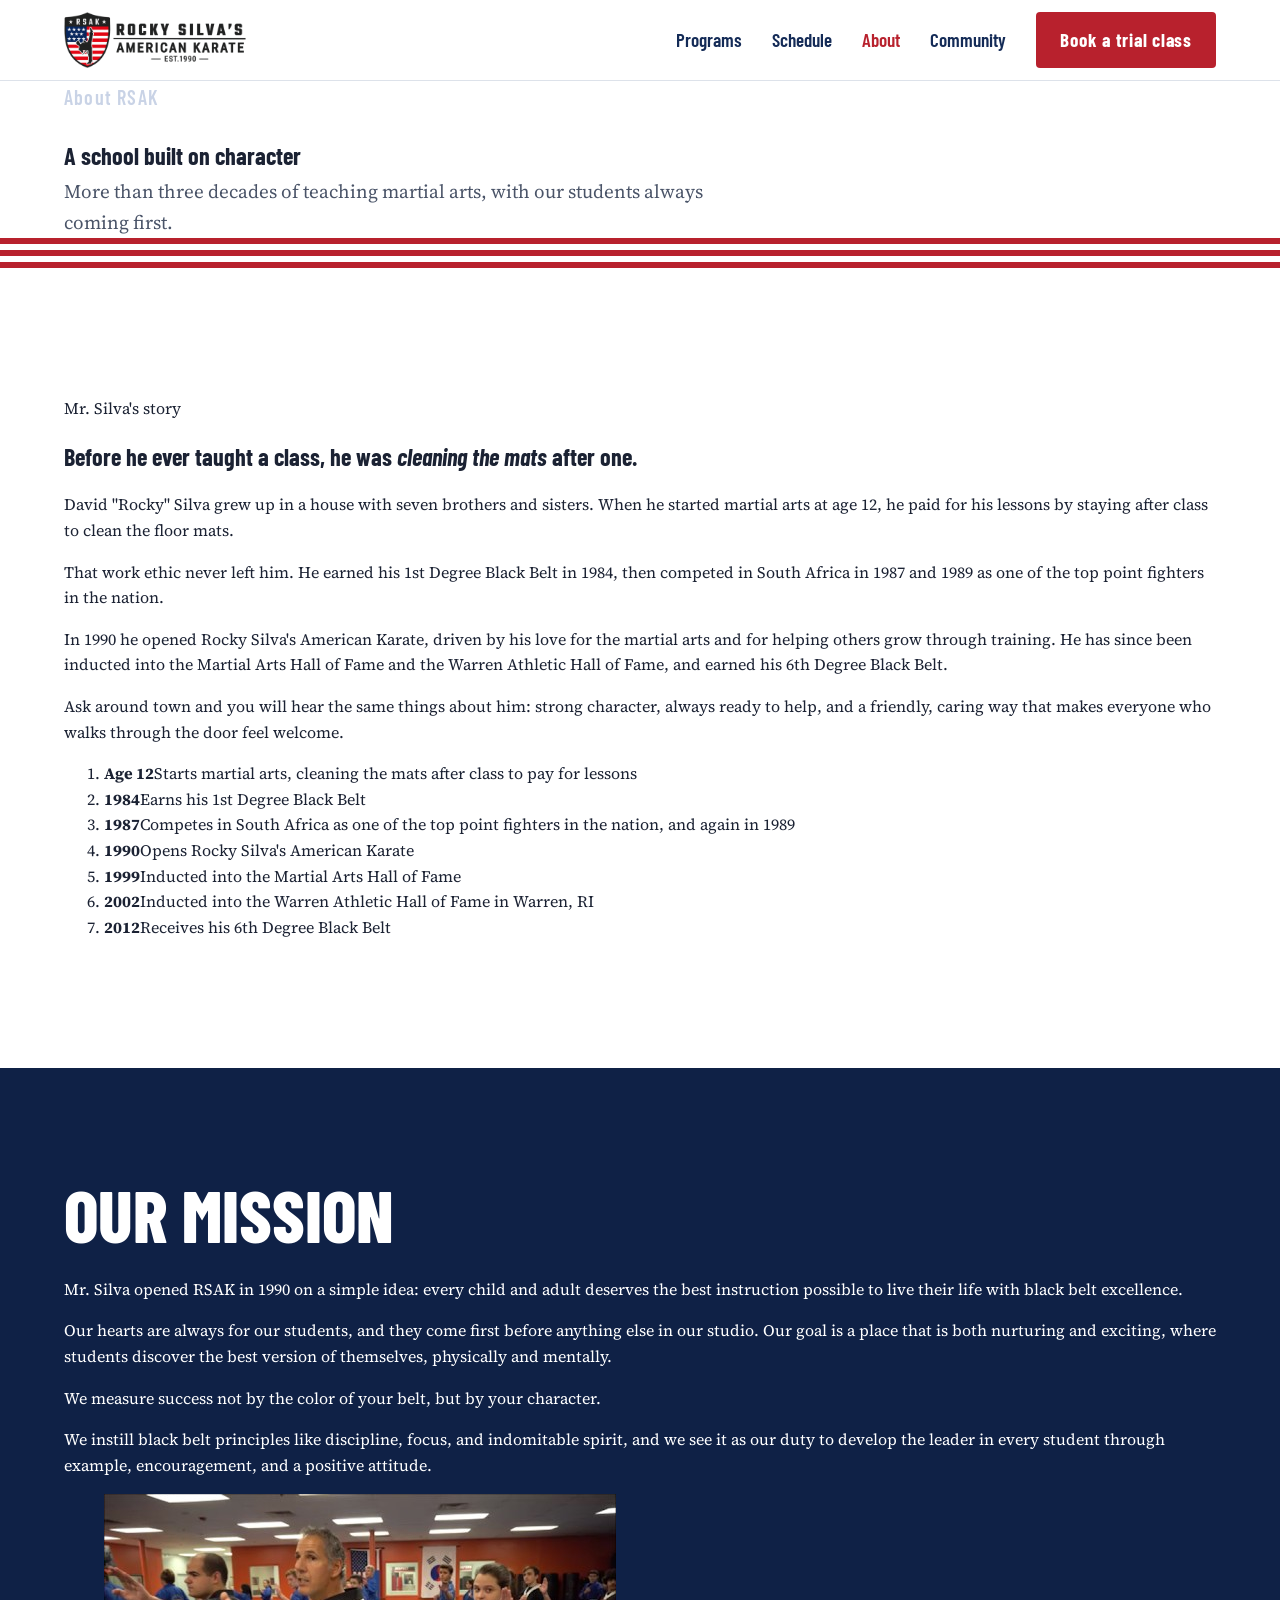
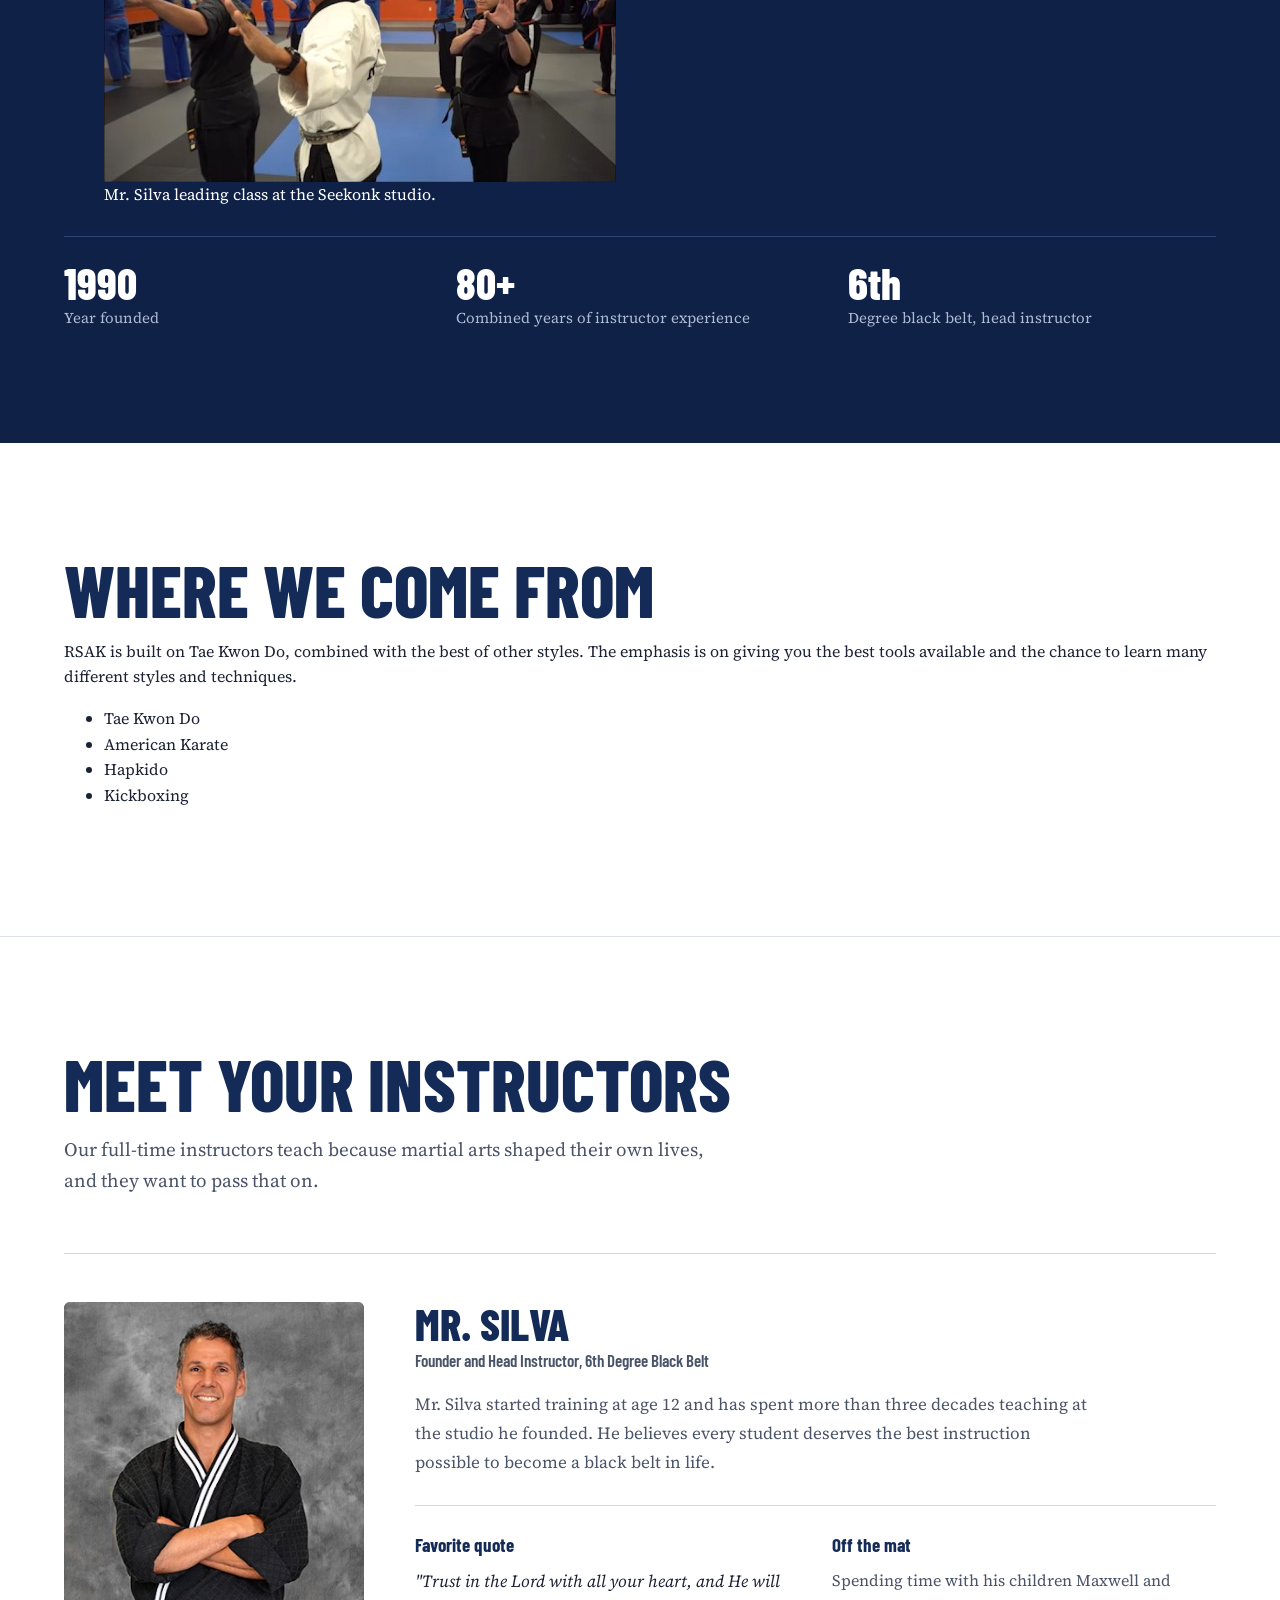
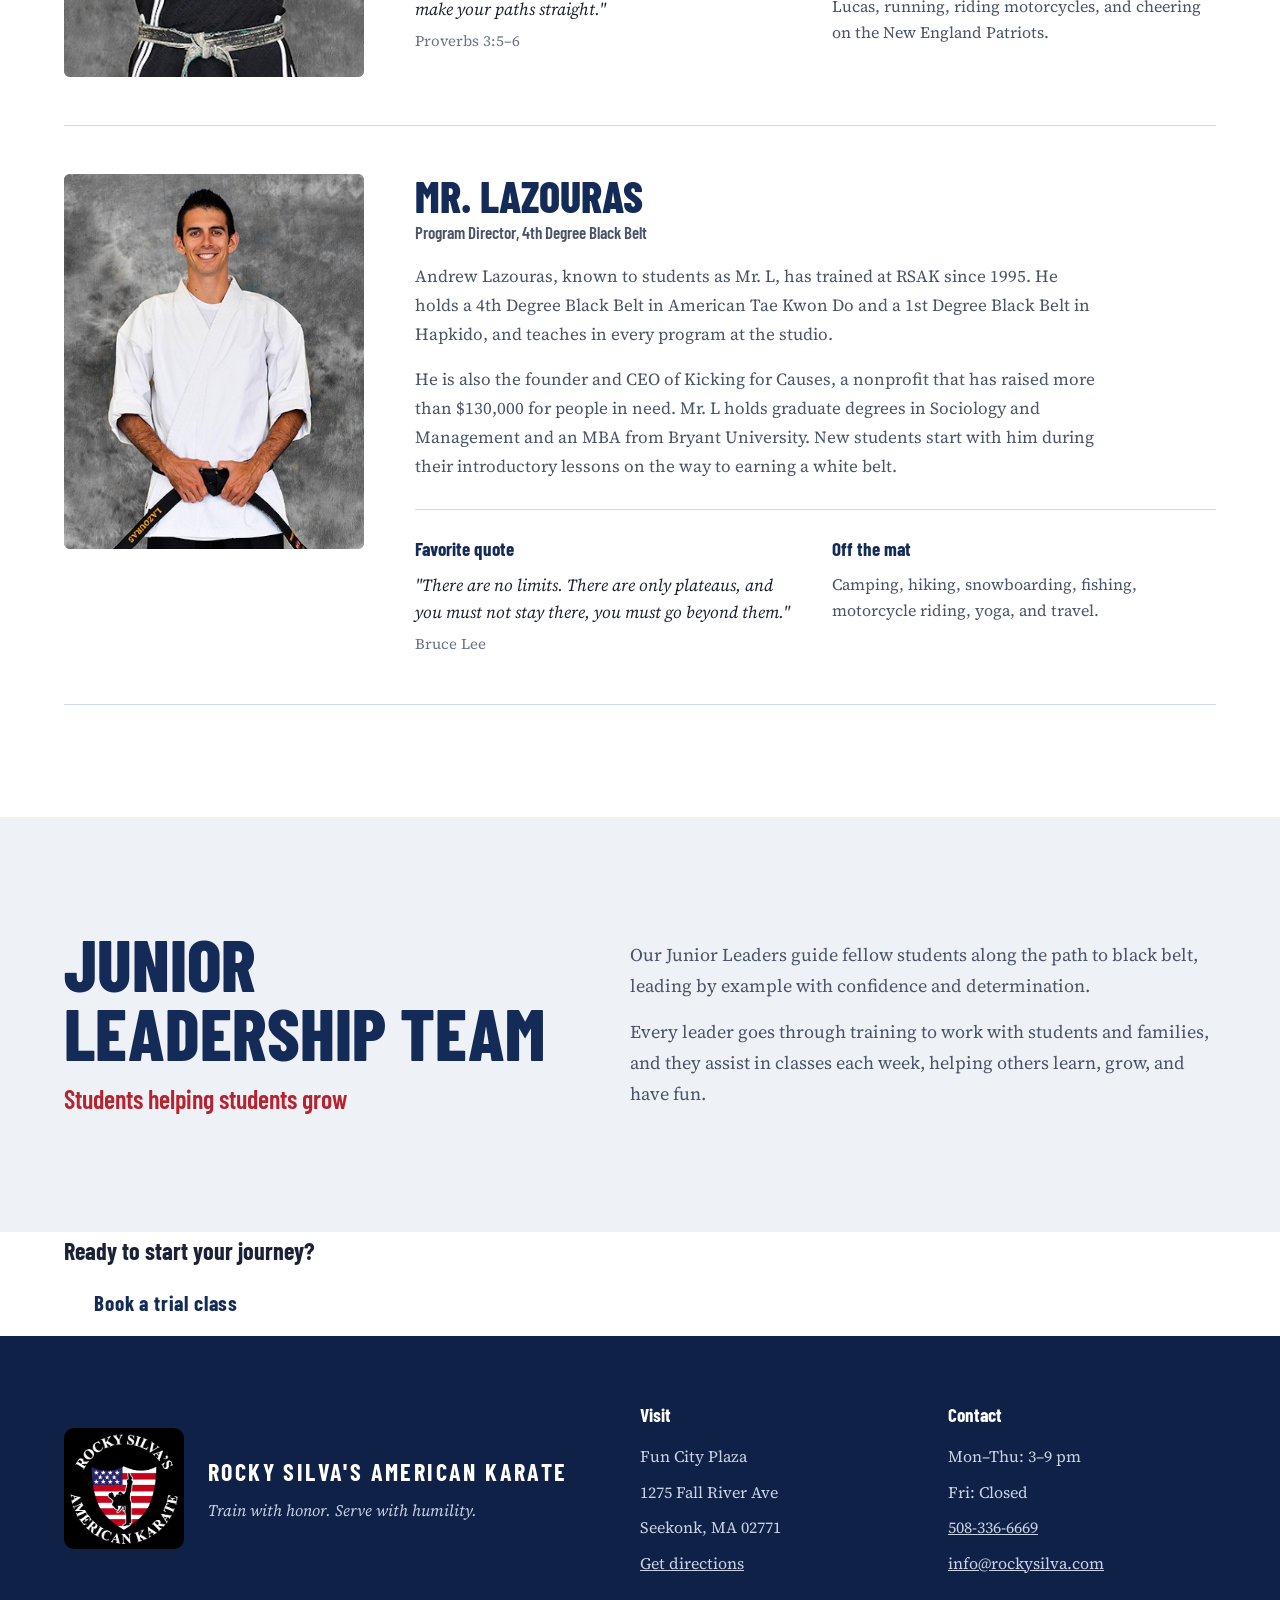
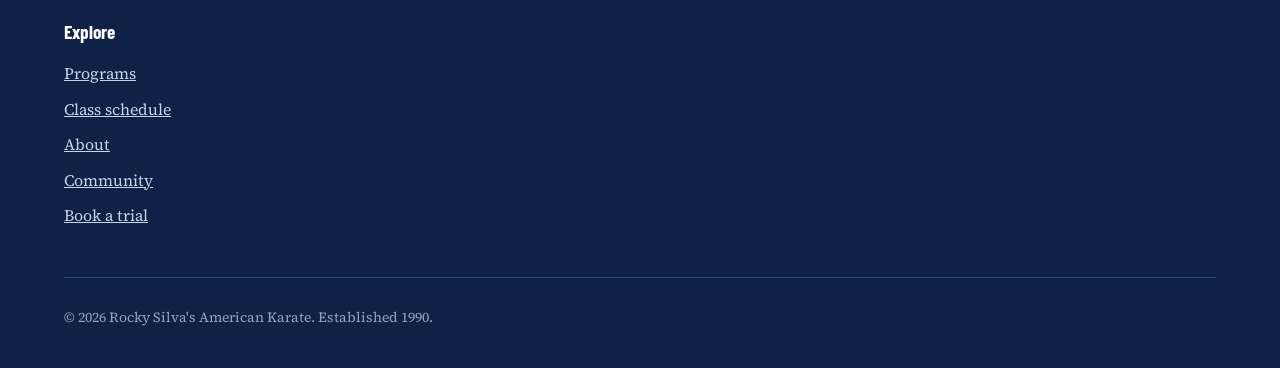
==== about.html @ e3409577 "Add files via upload" ====
<!doctype html>
<html lang="en">
<head>
  <meta charset="utf-8">
  <meta name="viewport" content="width=device-width, initial-scale=1">
  <title>About | Rocky Silva's American Karate</title>
  <meta name="description" content="The story of Mr. Silva, our mission, and the instructors at Rocky Silva's American Karate in Seekonk, MA.">
  <link rel="icon" href="assets/favicon.png">
  <link rel="preconnect" href="https://fonts.googleapis.com">
  <link rel="preconnect" href="https://fonts.gstatic.com" crossorigin>
  <link href="https://fonts.googleapis.com/css2?family=Barlow+Condensed:wght@500;600;700;800&family=Source+Serif+4:ital,opsz,wght@0,8..60,400;0,8..60,600;1,8..60,400&display=swap" rel="stylesheet">
  <link rel="stylesheet" href="css/styles.css">
</head>
<body>

  <!-- ===== Header (same on every page) ===== -->
  <header class="site-header">
    <div class="container">
      <a href="index.html" class="brand" aria-label="Rocky Silva's American Karate home">
        <img src="assets/logo-horizontal.png" alt="Rocky Silva's American Karate, established 1990">
      </a>
      <button class="nav-toggle" aria-label="Open menu" aria-expanded="false" aria-controls="site-nav">
        <svg width="28" height="28" viewBox="0 0 24 24" fill="none" stroke="currentColor" stroke-width="2" stroke-linecap="round"><path d="M3 6h18M3 12h18M3 18h18"/></svg>
      </button>
      <nav class="nav" id="site-nav">
        <a href="index.html#programs">Programs</a>
        <a href="schedule.html">Schedule</a>
        <a href="about.html" aria-current="page">About</a>
        <a href="community.html">Community</a>
        <a href="index.html#trial" class="btn btn--red">Book a trial class</a>
      </nav>
    </div>
  </header>

  <main>

    <section class="page-hero">
      <div class="container">
        <p class="hero-kicker">About RSAK</p>
        <h1>A school built on character</h1>
        <p class="lead">More than three decades of teaching martial arts, with our students always coming first.</p>
      </div>
      <div class="stripes" aria-hidden="true"><span></span><span></span><span></span><span></span><span></span></div>
    </section>

    <!-- ===== Mr. Silva's story ===== -->
    <section id="story" class="section">
      <div class="container">
        <div class="story">
          <div>
            <p class="kicker">Mr. Silva's story</p>
            <h2 class="story-hook">Before he ever taught a class, he was <em>cleaning the mats</em> after one.</h2>
          </div>
          <div class="story-copy">
            <p>David "Rocky" Silva grew up in a house with seven brothers and sisters. When he started martial arts at age 12, he paid for his lessons by staying after class to clean the floor mats.</p>
            <p>That work ethic never left him. He earned his 1st Degree Black Belt in 1984, then competed in South Africa in 1987 and 1989 as one of the top point fighters in the nation.</p>
            <p>In 1990 he opened Rocky Silva's American Karate, driven by his love for the martial arts and for helping others grow through training. He has since been inducted into the Martial Arts Hall of Fame and the Warren Athletic Hall of Fame, and earned his 6th Degree Black Belt.</p>
            <p>Ask around town and you will hear the same things about him: strong character, always ready to help, and a friendly, caring way that makes everyone who walks through the door feel welcome.</p>
          </div>
        </div>

        <ol class="timeline">
          <li><strong>Age 12</strong><span>Starts martial arts, cleaning the mats after class to pay for lessons</span></li>
          <li><strong>1984</strong><span>Earns his 1st Degree Black Belt</span></li>
          <li><strong>1987</strong><span>Competes in South Africa as one of the top point fighters in the nation, and again in 1989</span></li>
          <li><strong>1990</strong><span>Opens Rocky Silva's American Karate</span></li>
          <li><strong>1999</strong><span>Inducted into the Martial Arts Hall of Fame</span></li>
          <li><strong>2002</strong><span>Inducted into the Warren Athletic Hall of Fame in Warren, RI</span></li>
          <li><strong>2012</strong><span>Receives his 6th Degree Black Belt</span></li>
        </ol>
      </div>
    </section>

    <!-- ===== Mission ===== -->
    <section id="mission" class="section section--navy">
      <div class="container mission">
        <div class="mission-copy">
          <h2 class="headline" style="margin-bottom: 28px">Our mission</h2>
          <p>Mr. Silva opened RSAK in 1990 on a simple idea: every child and adult deserves the best instruction possible to live their life with black belt excellence.</p>
          <p>Our hearts are always for our students, and they come first before anything else in our studio. Our goal is a place that is both nurturing and exciting, where students discover the best version of themselves, physically and mentally.</p>
          <p class="pull">We measure success not by the color of your belt, but by your character.</p>
          <p>We instill black belt principles like discipline, focus, and indomitable spirit, and we see it as our duty to develop the leader in every student through example, encouragement, and a positive attitude.</p>
        </div>
        <div>
          <figure class="photo">
            <img src="assets/class-training.jpg" alt="Mr. Silva leading students through a form on the training floor">
            <figcaption>Mr. Silva leading class at the Seekonk studio.</figcaption>
          </figure>
          <div class="facts" style="margin-top: 28px">
            <div class="fact"><strong>1990</strong><span>Year founded</span></div>
            <div class="fact"><strong>80+</strong><span>Combined years of instructor experience</span></div>
            <div class="fact"><strong>6th</strong><span>Degree black belt, head instructor</span></div>
          </div>
        </div>
      </div>
    </section>

    <!-- ===== Where we come from ===== -->
    <section class="section section--bordered">
      <div class="container origins">
        <h2 class="headline">Where we come from</h2>
        <div>
          <p>RSAK is built on Tae Kwon Do, combined with the best of other styles. The emphasis is on giving you the best tools available and the chance to learn many different styles and techniques.</p>
          <ul class="styles-list">
            <li>Tae Kwon Do</li>
            <li>American Karate</li>
            <li>Hapkido</li>
            <li>Kickboxing</li>
          </ul>
        </div>
      </div>
    </section>

    <!-- ===== Instructors ===== -->
    <section id="instructors" class="section">
      <div class="container">
        <div class="instructors-head">
          <h2 class="headline">Meet your instructors</h2>
          <p class="lead">Our full-time instructors teach because martial arts shaped their own lives, and they want to pass that on.</p>
        </div>

        <article class="instructor">
          <div class="instructor-photo">
            <img src="assets/mr-silva.jpg" alt="Mr. Silva in a black uniform, arms crossed, smiling">
          </div>
          <div class="instructor-bio">
            <h3 class="instructor-name">Mr. Silva</h3>
            <p class="instructor-role">Founder and Head Instructor, 6th Degree Black Belt</p>
            <p>Mr. Silva started training at age 12 and has spent more than three decades teaching at the studio he founded. He believes every student deserves the best instruction possible to become a black belt in life.</p>
            <div class="instructor-extra">
              <div>
                <h4>Favorite quote</h4>
                <blockquote>"Trust in the Lord with all your heart, and He will make your paths straight."<cite>Proverbs 3:5–6</cite></blockquote>
              </div>
              <div>
                <h4>Off the mat</h4>
                <p>Spending time with his children Maxwell and Lucas, running, riding motorcycles, and cheering on the New England Patriots.</p>
              </div>
            </div>
          </div>
        </article>

        <article class="instructor">
          <div class="instructor-photo">
            <img src="assets/mr-lazouras.jpg" alt="Mr. Lazouras in a white uniform holding his black belt, smiling">
          </div>
          <div class="instructor-bio">
            <h3 class="instructor-name">Mr. Lazouras</h3>
            <p class="instructor-role">Program Director, 4th Degree Black Belt</p>
            <p>Andrew Lazouras, known to students as Mr. L, has trained at RSAK since 1995. He holds a 4th Degree Black Belt in American Tae Kwon Do and a 1st Degree Black Belt in Hapkido, and teaches in every program at the studio.</p>
            <p>He is also the founder and CEO of Kicking for Causes, a nonprofit that has raised more than $130,000 for people in need. Mr. L holds graduate degrees in Sociology and Management and an MBA from Bryant University. New students start with him during their introductory lessons on the way to earning a white belt.</p>
            <div class="instructor-extra">
              <div>
                <h4>Favorite quote</h4>
                <blockquote>"There are no limits. There are only plateaus, and you must not stay there, you must go beyond them."<cite>Bruce Lee</cite></blockquote>
              </div>
              <div>
                <h4>Off the mat</h4>
                <p>Camping, hiking, snowboarding, fishing, motorcycle riding, yoga, and travel.</p>
              </div>
            </div>
          </div>
        </article>
      </div>
    </section>

    <!-- ===== Junior Leadership ===== -->
    <section class="section section--mist">
      <div class="container leaders">
        <div>
          <h2 class="headline">Junior Leadership Team</h2>
          <h3>Students helping students grow</h3>
        </div>
        <div>
          <p>Our Junior Leaders guide fellow students along the path to black belt, leading by example with confidence and determination.</p>
          <p style="margin-bottom: 0">Every leader goes through training to work with students and families, and they assist in classes each week, helping others learn, grow, and have fun.</p>
        </div>
      </div>
    </section>

    <section class="cta-band">
      <div class="container">
        <h2>Ready to start your journey?</h2>
        <a href="index.html#trial" class="btn">Book a trial class</a>
      </div>
    </section>

  </main>

  <!-- ===== Footer (same on every page) ===== -->
  <footer class="site-footer">
    <div class="container">
      <div class="footer-top">
        <div class="footer-brand">
          <img src="assets/logo-round.png" alt="Rocky Silva's American Karate round logo">
          <div>
            <strong>ROCKY SILVA'S AMERICAN KARATE</strong>
            <em>Train with honor. Serve with humility.</em>
          </div>
        </div>
        <div class="footer-col">
          <h3>Visit</h3>
          <span>Fun City Plaza</span>
          <span>1275 Fall River Ave</span>
          <span>Seekonk, MA 02771</span>
          <a href="https://www.google.com/maps/search/?api=1&amp;query=1275+Fall+River+Ave+Seekonk+MA+02771" target="_blank" rel="noopener">Get directions</a>
        </div>
        <div class="footer-col">
          <h3>Contact</h3>
          <span>Mon–Thu: 3–9 pm</span>
          <span>Fri: Closed</span>
          <a href="tel:+15083366669">508-336-6669</a>
          <a href="mailto:info@rockysilva.com">info@rockysilva.com</a>
        </div>
        <div class="footer-col">
          <h3>Explore</h3>
          <a href="index.html#programs">Programs</a>
          <a href="schedule.html">Class schedule</a>
          <a href="about.html">About</a>
          <a href="community.html">Community</a>
          <a href="index.html#trial">Book a trial</a>
        </div>
      </div>
      <p class="copyright">© <span id="year">2026</span> Rocky Silva's American Karate. Established 1990.</p>
    </div>
  </footer>

  <script src="js/main.js"></script>
</body>
</html>
---- css/styles.css ----
/* ===========================================
   Rocky Silva's American Karate - shared styles
   Every page links this file.
   =========================================== */

:root {
  --navy: #142B57;
  --navy-deep: #0F2146;
  --navy-line: #2E4677;
  --red: #B8212D;
  --red-dark: #971A24;
  --white: #FFFFFF;
  --mist: #EEF1F6;
  --ink: #1B2233;
  --slate: #4A5468;
  --muted: #6A7385;
  --soft: #C9D3E6;
  --border: #D3D9E3;

  --font-display: "Barlow Condensed", "Arial Narrow", sans-serif;
  --font-body: "Source Serif 4", Georgia, serif;

  --pad-x: clamp(20px, 5vw, 72px);
  --section-y: clamp(64px, 9vw, 112px);
  --max: 1320px;
}

* { box-sizing: border-box; }

html { scroll-behavior: smooth; scroll-padding-top: 90px; }
@media (prefers-reduced-motion: reduce) { html { scroll-behavior: auto; } }

body {
  margin: 0;
  font-family: var(--font-body);
  color: var(--ink);
  background: var(--white);
  line-height: 1.6;
}

img { max-width: 100%; display: block; }
a { color: var(--navy); }
a:hover { color: var(--red); }
:focus-visible { outline: 3px solid var(--red); outline-offset: 3px; }

.container { max-width: var(--max); margin: 0 auto; padding: 0 var(--pad-x); }
.section { padding: var(--section-y) 0; }
.section--mist { background: var(--mist); }
.section--navy { background: var(--navy-deep); color: var(--white); }
.section--bordered { border-bottom: 1px solid #DDE2EA; }

/* ---------- Type ---------- */
h1, h2, h3 { font-family: var(--font-display); margin: 0; }

.headline {
  font-weight: 800;
  font-size: clamp(44px, 6vw, 72px);
  line-height: 0.95;
  text-transform: uppercase;
  color: var(--navy);
}
.section--navy .headline { color: var(--white); }

.lead { font-size: clamp(17px, 1.5vw, 19px); line-height: 1.65; color: var(--slate); margin: 0; max-width: 34em; }
.section--navy .lead { color: #E4E9F2; }

/* ---------- Buttons ---------- */
.btn {
  display: inline-block;
  font-family: var(--font-display);
  font-size: 21px;
  font-weight: 700;
  letter-spacing: 0.04em;
  text-decoration: none;
  padding: 14px 28px;
  border-radius: 4px;
  border: 2px solid transparent;
  cursor: pointer;
  text-align: center;
}
.btn--red { background: var(--red); color: var(--white); }
.btn--red:hover { background: var(--red-dark); color: var(--white); }
.btn--outline-light { border-color: var(--white); color: var(--white); }
.btn--outline-light:hover { background: var(--white); color: var(--navy); }
.btn--outline-dark { border-color: var(--navy); color: var(--navy); }
.btn--outline-dark:hover { background: var(--navy); color: var(--white); }

/* ---------- Header / nav ---------- */
.site-header {
  position: sticky;
  top: 0;
  z-index: 50;
  background: var(--white);
  border-bottom: 1px solid #DDE2EA;
}
.site-header .container {
  display: flex;
  align-items: center;
  justify-content: space-between;
  padding-top: 12px;
  padding-bottom: 12px;
}
.brand { display: block; }
.brand img { height: 56px; width: auto; }

.nav { display: flex; align-items: center; gap: 30px; }
.nav a:not(.btn) {
  font-family: var(--font-display);
  font-size: 19px;
  font-weight: 600;
  text-decoration: none;
  color: var(--navy);
}
.nav a:not(.btn):hover { color: var(--red); }
.nav a[aria-current="page"] { color: var(--red); }
.nav .btn { font-size: 19px; padding: 11px 22px; }

.nav-toggle {
  display: none;
  background: none;
  border: 0;
  width: 48px;
  height: 48px;
  cursor: pointer;
  color: var(--navy);
}

@media (max-width: 1000px) {
  .brand img { height: 46px; }
  .nav-toggle { display: inline-flex; align-items: center; justify-content: center; }
  .nav {
    display: none;
    position: absolute;
    top: 100%;
    left: 0;
    right: 0;
    flex-direction: column;
    align-items: stretch;
    gap: 0;
    background: var(--white);
    border-bottom: 1px solid #DDE2EA;
    padding: 8px var(--pad-x) 20px;
  }
  .nav.is-open { display: flex; }
  .nav a:not(.btn) { padding: 12px 0; border-bottom: 1px solid var(--mist); }
  .nav .btn { margin-top: 14px; }
}

/* ---------- Hero ---------- */
.hero { background: var(--navy); color: var(--white); }
.hero .container {
  display: grid;
  grid-template-columns: 7fr 4fr;
  gap: 56px;
  align-items: center;
  padding-top: clamp(64px, 8vw, 104px);
  padding-bottom: clamp(72px, 9vw, 120px);
}
.hero-kicker {
  margin: 0 0 24px;
  font-family: var(--font-display);
  font-size: 20px;
  font-weight: 600;
  letter-spacing: 0.06em;
  color: var(--soft);
}
.hero h1 {
  font-weight: 800;
  font-size: clamp(56px, 7.5vw, 104px);
  line-height: 0.92;
  text-transform: uppercase;
  margin-bottom: 28px;
}
.hero .lead { color: #E4E9F2; font-size: clamp(18px, 1.6vw, 21px); }
.hero-actions { display: flex; flex-wrap: wrap; gap: 16px; margin-top: 36px; }

.hero-logo {
  background: var(--white);
  border-radius: 8px;
  padding: 36px 32px;
  justify-self: center;
  width: min(380px, 100%);
}

.stripes { display: flex; flex-direction: column; }
.stripes span { height: 6px; background: var(--red); }
.stripes span:nth-child(even) { background: var(--white); }

@media (max-width: 900px) {
  .hero .container { grid-template-columns: 1fr; }
  .hero-logo { order: -1; width: 220px; padding: 20px; }
}

/* ---------- Values / belt ---------- */
.split-head {
  display: flex;
  justify-content: space-between;
  align-items: flex-end;
  gap: 48px;
  margin-bottom: 56px;
}
.split-head .headline { max-width: 9em; }
@media (max-width: 900px) { .split-head { flex-direction: column; align-items: flex-start; gap: 20px; } }

.belt { display: flex; align-items: center; }
.belt-band {
  flex: 1;
  display: grid;
  grid-template-columns: repeat(4, 1fr);
  height: 64px;
  border: 2px solid var(--ink);
  border-radius: 6px 0 0 6px;
  overflow: hidden;
}
.belt-seg {
  display: flex;
  flex-direction: column;
  justify-content: center;
  gap: 12px;
  padding: 0 16px;
  border-right: 2px solid var(--ink);
}
.belt-seg:last-child { border-right: 0; }
.belt-seg::before, .belt-seg::after { content: ""; border-top: 2px dashed var(--stitch); }
.belt-seg--white { background: var(--white); --stitch: #C3CAD6; }
.belt-seg--red { background: var(--red); --stitch: #DE6B73; }
.belt-seg--navy { background: var(--navy); --stitch: #3F5A8C; }
.belt-seg--black { background: #000; --stitch: #3A3A3A; }
.belt-knot { width: 120px; height: 120px; flex-shrink: 0; margin-left: -4px; }

.values {
  display: grid;
  grid-template-columns: repeat(4, 1fr);
  gap: 40px;
  padding-right: 116px;
  margin-top: 36px;
}
.value h3 { font-weight: 700; font-size: 32px; color: var(--navy); margin-bottom: 12px; }
.value p { margin: 0; font-size: 17px; line-height: 1.65; color: var(--slate); }
.value .verse { margin-top: 14px; font-size: 15px; font-style: italic; color: var(--muted); }

@media (max-width: 900px) {
  .belt { display: none; }
  .values { grid-template-columns: 1fr 1fr; padding-right: 0; margin-top: 0; }
  .value { padding-top: 16px; border-top: 8px solid var(--belt); }
  .value:nth-child(1) { --belt: #C3CAD6; }
  .value:nth-child(2) { --belt: var(--red); }
  .value:nth-child(3) { --belt: var(--navy); }
  .value:nth-child(4) { --belt: #000; }
}
@media (max-width: 560px) { .values { grid-template-columns: 1fr; } }

/* ---------- Programs ---------- */
.programs-head .lead { margin: 16px 0 56px; }
.programs {
  display: grid;
  grid-template-columns: repeat(3, 1fr);
  background: var(--white);
  border: 1px solid var(--border);
  border-radius: 6px;
}
.program {
  display: flex;
  flex-direction: column;
  gap: 18px;
  padding: 44px 40px 48px;
  border-right: 1px solid var(--border);
}
.program:last-child { border-right: 0; }
.program-age {
  display: flex;
  align-items: baseline;
  gap: 10px;
  color: var(--red);
  font-family: var(--font-display);
}
.program-age strong { font-size: 88px; font-weight: 800; line-height: 0.9; }
.program-age span { font-size: 22px; font-weight: 600; }
.program h3 { font-weight: 700; font-size: 36px; color: var(--navy); }
.program p { margin: 0; font-size: 17px; line-height: 1.65; color: var(--slate); }
.program ul { margin: 0; padding-left: 20px; font-size: 16px; line-height: 1.9; }
.program .more { margin-top: auto; font-family: var(--font-display); font-size: 20px; font-weight: 700; }

@media (max-width: 900px) {
  .programs { grid-template-columns: 1fr; }
  .program { border-right: 0; border-bottom: 1px solid var(--border); padding: 36px 28px; }
  .program:last-child { border-bottom: 0; }
}

/* ---------- About (school) ---------- */
.about { display: grid; grid-template-columns: 6fr 5fr; gap: clamp(32px, 6vw, 88px); align-items: center; }
.about-photo { border-radius: 6px; overflow: hidden; }
.about-photo img { width: 100%; aspect-ratio: 16 / 10; object-fit: cover; }
.about-photo figcaption { font-size: 15px; color: #AEBBD6; padding-top: 12px; }
.about-copy { display: flex; flex-direction: column; gap: 22px; }
.about-copy p { margin: 0; font-size: 19px; line-height: 1.7; color: #E4E9F2; }

.facts {
  display: grid;
  grid-template-columns: repeat(3, 1fr);
  gap: 24px;
  border-top: 1px solid var(--navy-line);
  padding-top: 24px;
  margin-top: 8px;
}
.fact strong { display: block; font-family: var(--font-display); font-size: 44px; font-weight: 800; line-height: 1; color: var(--white); }
.fact span { font-size: 15px; color: #AEBBD6; }

@media (max-width: 900px) { .about { grid-template-columns: 1fr; } }

/* ---------- Instructors ---------- */
.instructors-head { margin-bottom: 56px; }
.instructors-head .lead { margin-top: 16px; }

.instructor {
  display: grid;
  grid-template-columns: 300px 1fr;
  gap: clamp(28px, 4vw, 56px);
  align-items: start;
  padding: 48px 0;
  border-top: 1px solid var(--border);
}
.instructor:last-child { border-bottom: 1px solid var(--border); }
.instructor-photo { border-radius: 6px; overflow: hidden; background: #8A8F98; }
.instructor-photo img { width: 100%; aspect-ratio: 4 / 5; object-fit: cover; object-position: top; }

.instructor-name { font-size: 44px; font-weight: 800; text-transform: uppercase; color: var(--navy); line-height: 1; }
.instructor-role { margin: 8px 0 20px; font-family: var(--font-display); font-size: 22px; font-weight: 600; color: var(--red); }
.instructor-bio p { margin: 0 0 16px; font-size: 17px; line-height: 1.7; color: var(--slate); max-width: 40em; }

.instructor-extra {
  display: grid;
  grid-template-columns: 1fr 1fr;
  gap: 32px;
  margin-top: 28px;
  padding-top: 24px;
  border-top: 1px solid var(--border);
}
.instructor-extra h4 { margin: 0 0 8px; font-family: var(--font-display); font-size: 19px; font-weight: 700; color: var(--navy); }
.instructor-extra blockquote { margin: 0; font-size: 17px; line-height: 1.6; font-style: italic; color: var(--ink); }
.instructor-extra cite { display: block; margin-top: 6px; font-size: 15px; font-style: normal; color: var(--muted); }
.instructor-extra p { margin: 0; font-size: 16px; line-height: 1.6; color: var(--slate); }

@media (max-width: 900px) {
  .instructor { grid-template-columns: 1fr; }
  .instructor-photo { max-width: 300px; }
  .instructor-extra { grid-template-columns: 1fr; }
}

/* ---------- Junior leadership band ---------- */
.leaders {
  display: grid;
  grid-template-columns: 5fr 6fr;
  gap: clamp(32px, 6vw, 88px);
  align-items: center;
}
.leaders h3 { margin-top: 12px; font-size: 26px; font-weight: 600; color: var(--red); }
.leaders p { margin: 0 0 16px; font-size: 18px; line-height: 1.7; color: var(--slate); }
@media (max-width: 900px) { .leaders { grid-template-columns: 1fr; } }

/* ---------- Schedule strip ---------- */
.strip { display: flex; justify-content: space-between; align-items: center; gap: 32px; flex-wrap: wrap; }
.strip .headline { font-size: clamp(40px, 5vw, 56px); margin-bottom: 12px; }
.strip .lead { font-size: 18px; }

/* ---------- Trial form ---------- */
.trial { display: grid; grid-template-columns: 5fr 6fr; gap: clamp(32px, 6vw, 96px); align-items: start; }
.trial .lead { margin: 24px 0 28px; }
.contact-lines { display: flex; flex-direction: column; gap: 10px; font-size: 17px; }

.form {
  display: grid;
  grid-template-columns: 1fr 1fr;
  gap: 20px;
  padding: clamp(24px, 3vw, 40px);
  background: var(--mist);
  border-radius: 6px;
}
.field { display: flex; flex-direction: column; gap: 8px; }
.field--full { grid-column: 1 / -1; }
.field label { font-family: var(--font-display); font-size: 18px; font-weight: 600; color: var(--navy); }
.field input,
.field select {
  height: 48px;
  padding: 0 14px;
  border: 1px solid #A9B3C4;
  border-radius: 4px;
  font-size: 17px;
  font-family: var(--font-body);
  background: var(--white);
  color: var(--ink);
}
.form .btn { grid-column: 1 / -1; height: 56px; font-size: 22px; }
.form-note { grid-column: 1 / -1; margin: 0; font-size: 16px; color: var(--navy); min-height: 1.5em; }

@media (max-width: 900px) { .trial { grid-template-columns: 1fr; } }
@media (max-width: 560px) { .form { grid-template-columns: 1fr; } }

/* ---------- Footer ---------- */
.site-footer { background: var(--navy-deep); color: var(--soft); padding: 64px 0 40px; }
.footer-top {
  display: grid;
  grid-template-columns: 2fr 1fr 1fr;
  gap: 40px;
  padding-bottom: 48px;
  border-bottom: 1px solid var(--navy-line);
}
.footer-brand { display: flex; align-items: center; gap: 24px; }
.footer-brand img { width: 120px; height: auto; border-radius: 10px; flex-shrink: 0; }
.footer-brand strong {
  display: block;
  font-family: var(--font-display);
  font-size: 24px;
  font-weight: 700;
  letter-spacing: 0.1em;
  color: var(--white);
  margin-bottom: 6px;
}
.footer-brand em { font-size: 16px; }
.footer-col { display: flex; flex-direction: column; gap: 10px; font-size: 16px; }
.footer-col h3 { font-size: 19px; font-weight: 700; color: var(--white); margin-bottom: 4px; }
.footer-col a { color: var(--soft); }
.footer-col a:hover { color: var(--white); }
.copyright { margin: 28px 0 0; font-size: 14px; color: #93A2C2; }

@media (max-width: 900px) { .footer-top { grid-template-columns: 1fr; } }
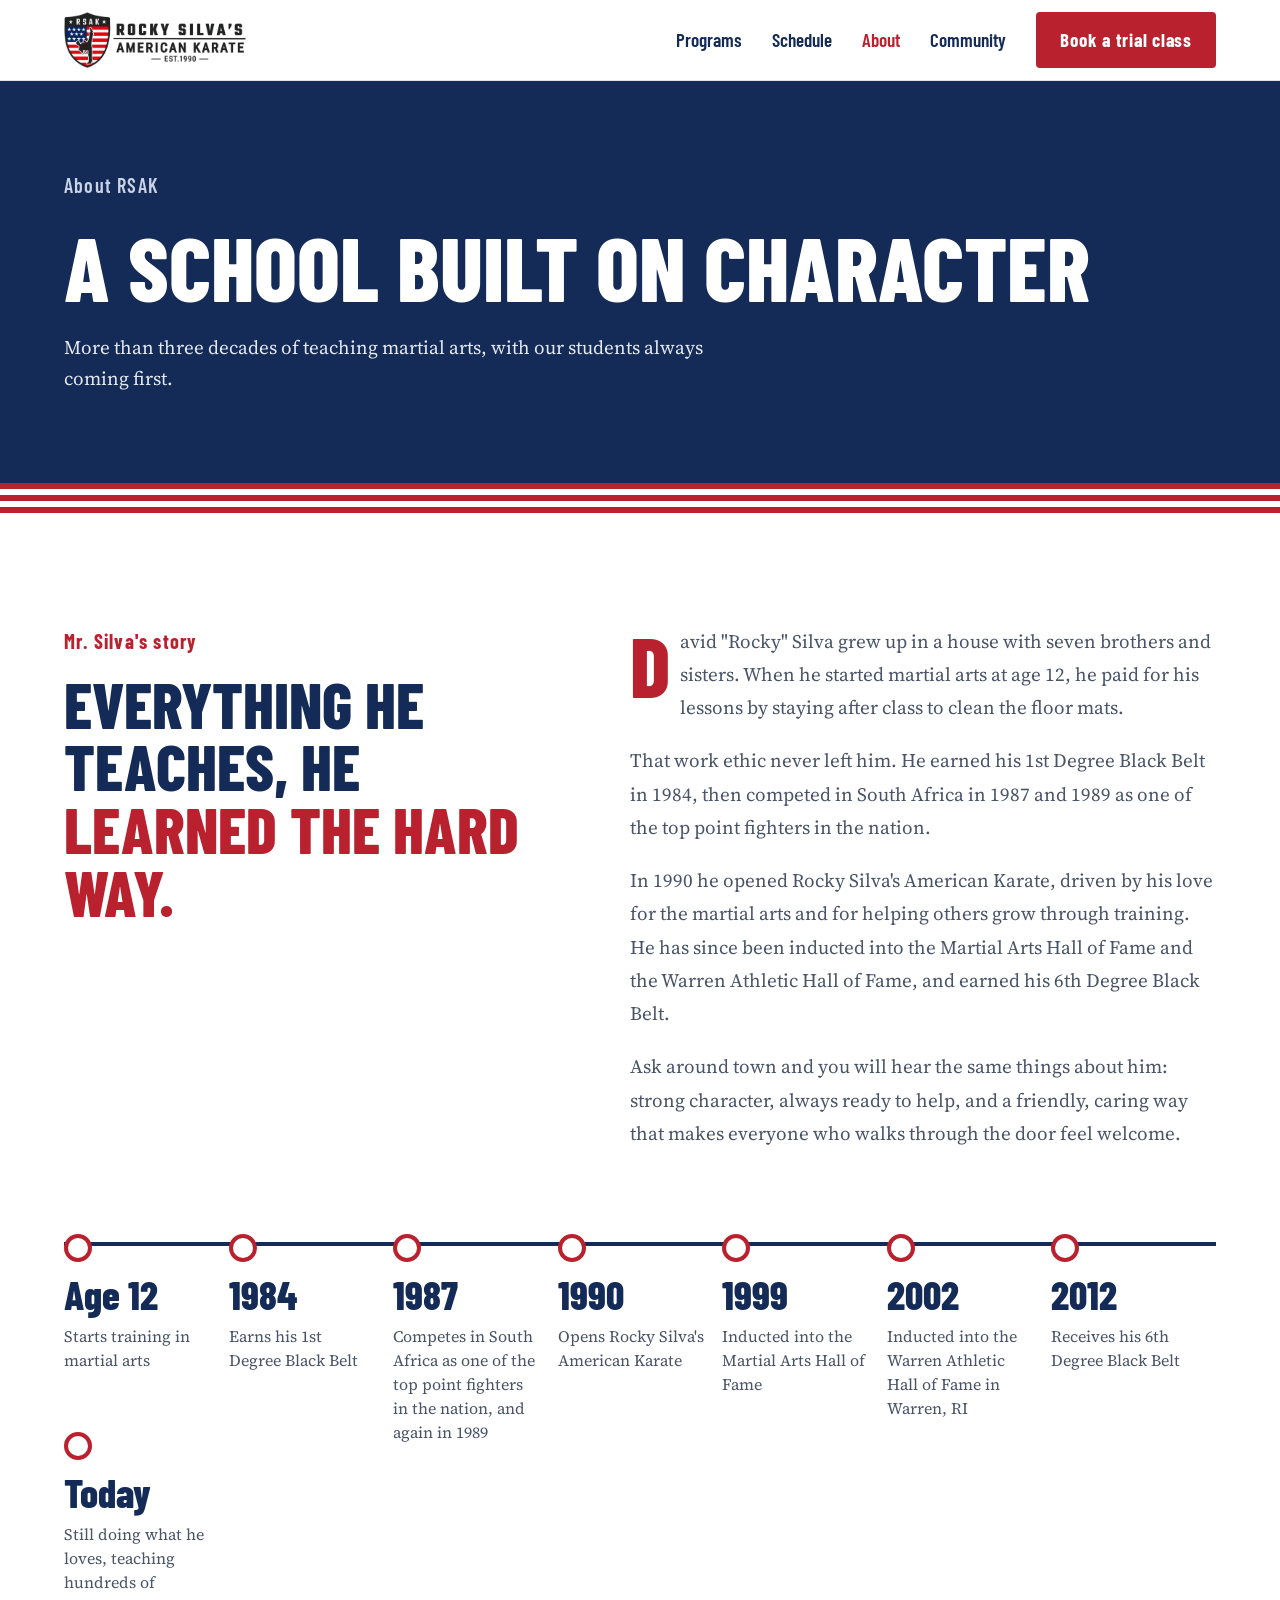
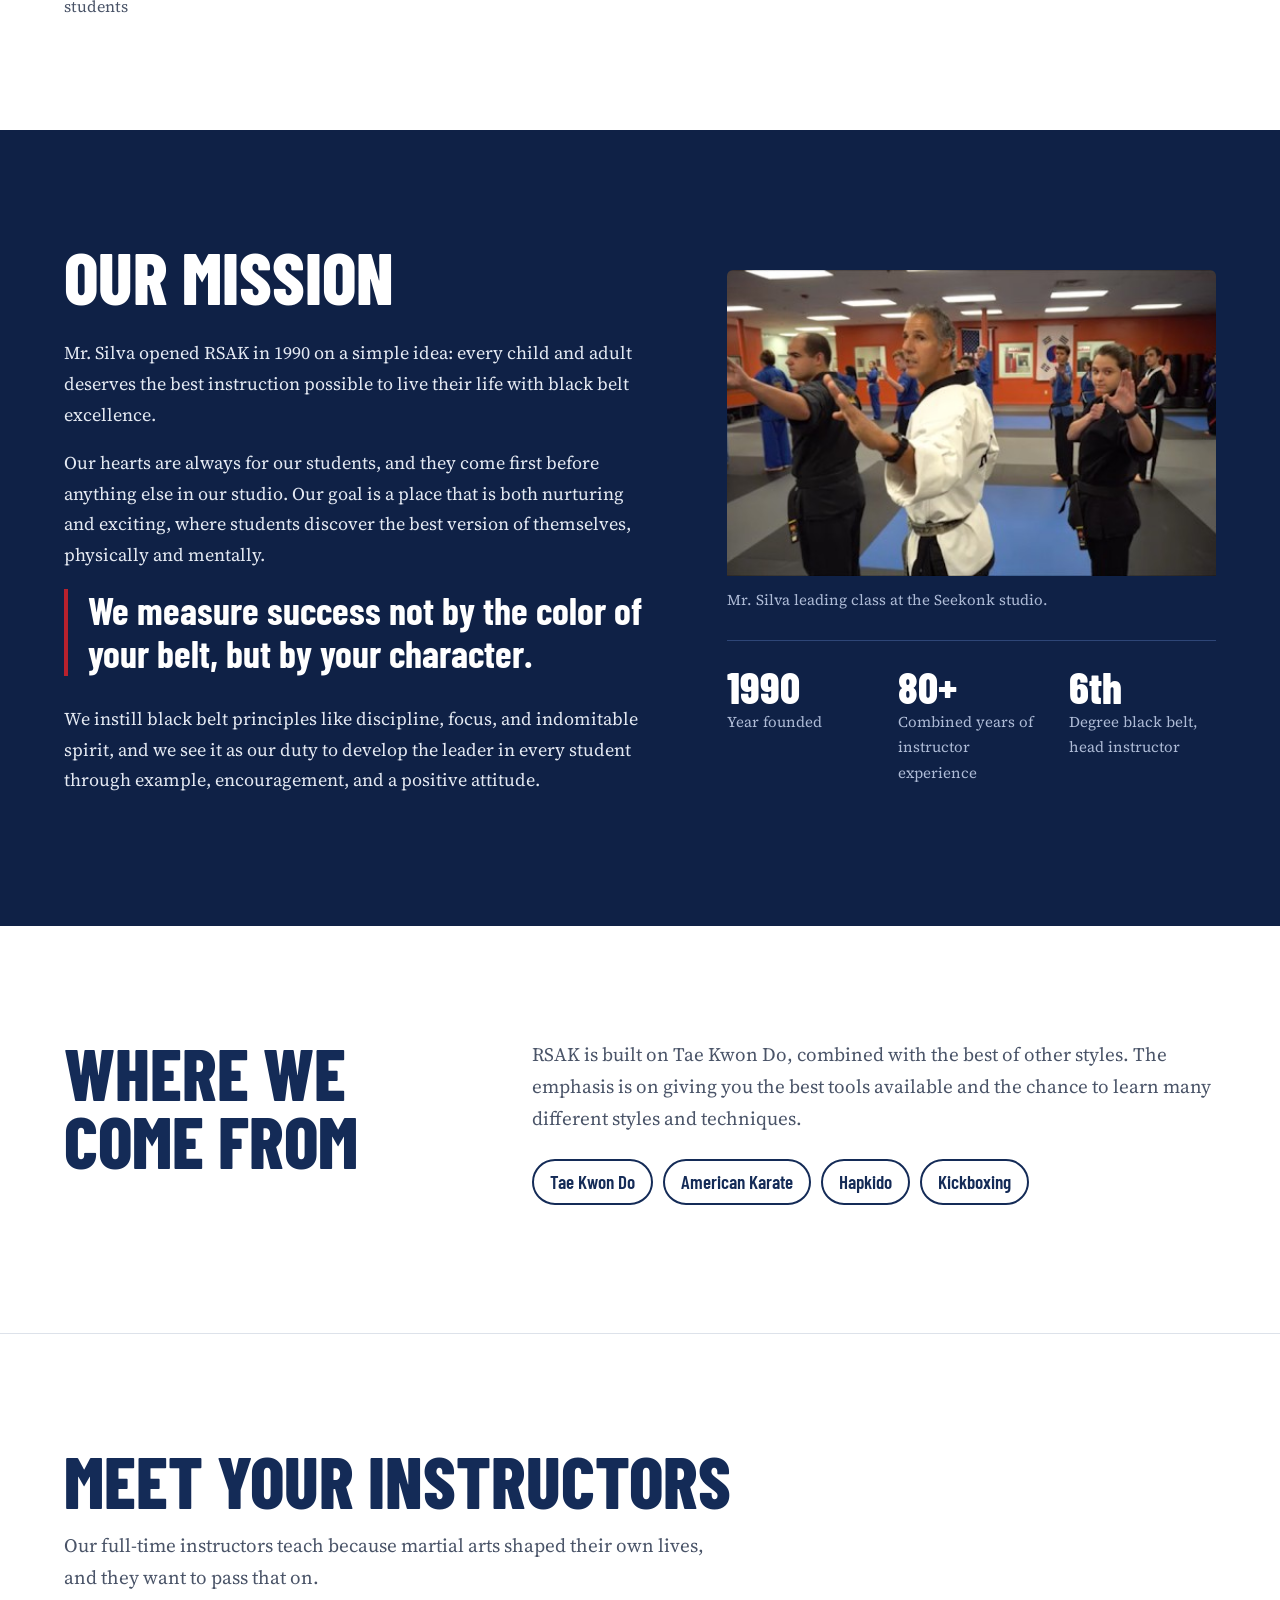
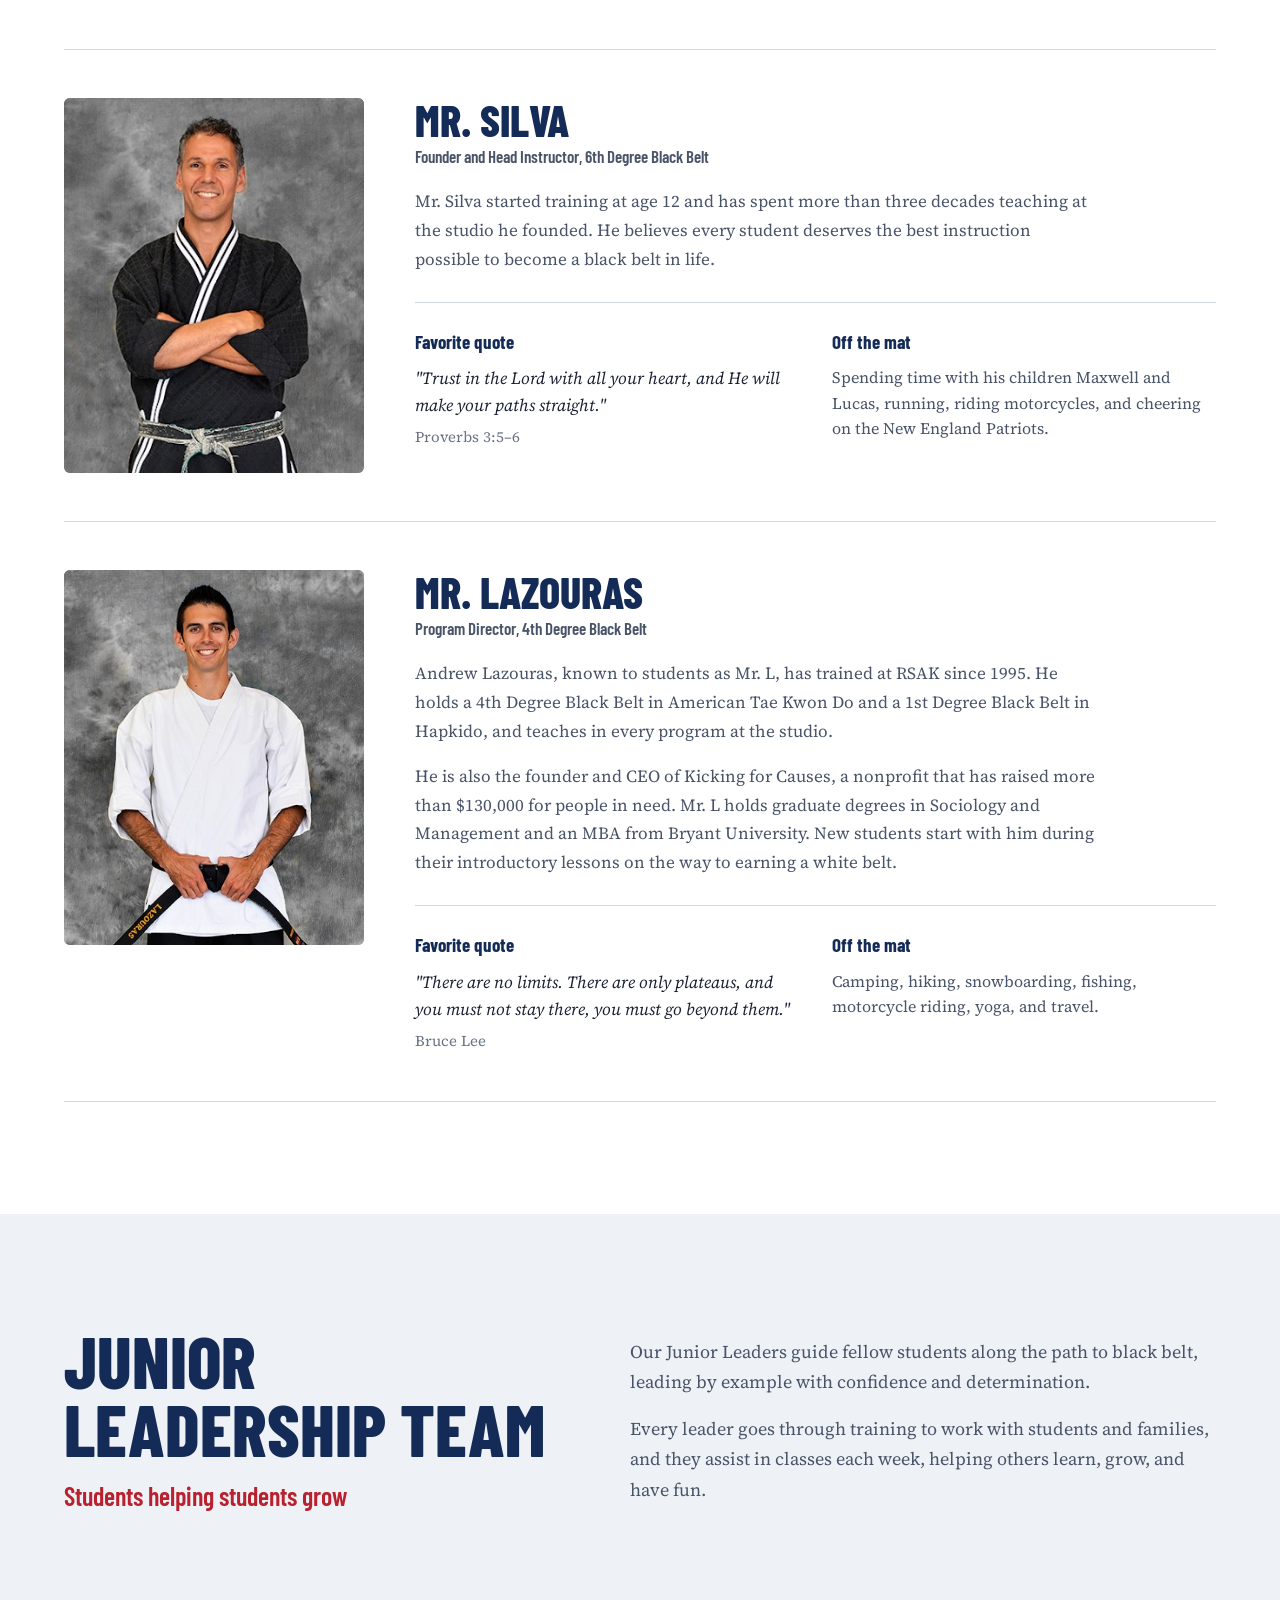
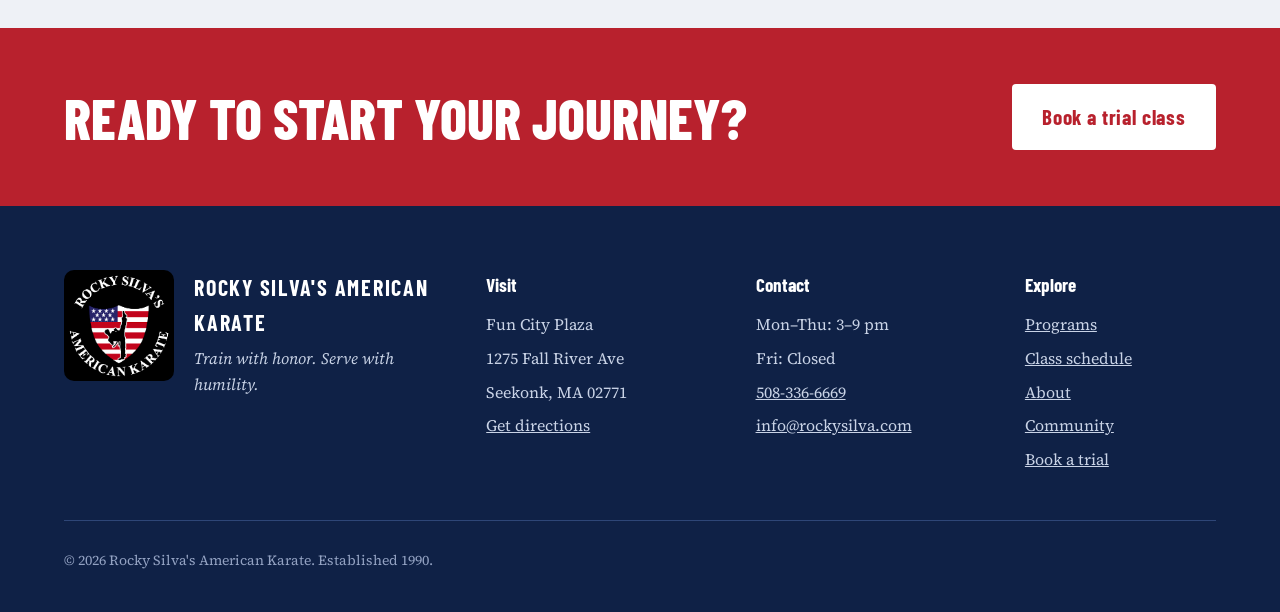
==== commit 08e33c2a: "Update story header and timeline entry for clarity" ====
--- a/about.html
+++ b/about.html
@@ -49,7 +49,7 @@
         <div class="story">
           <div>
             <p class="kicker">Mr. Silva's story</p>
-            <h2 class="story-hook">Before he ever taught a class, he was <em>cleaning the mats</em> after one.</h2>
+            <h2 class="story-hook">Everything he teaches, he <em>learned the hard way.</em></h2>
           </div>
           <div class="story-copy">
             <p>David "Rocky" Silva grew up in a house with seven brothers and sisters. When he started martial arts at age 12, he paid for his lessons by staying after class to clean the floor mats.</p>
@@ -60,13 +60,14 @@
         </div>
 
         <ol class="timeline">
-          <li><strong>Age 12</strong><span>Starts martial arts, cleaning the mats after class to pay for lessons</span></li>
+          <li><strong>Age 12</strong><span>Starts training in martial arts</span></li>
           <li><strong>1984</strong><span>Earns his 1st Degree Black Belt</span></li>
           <li><strong>1987</strong><span>Competes in South Africa as one of the top point fighters in the nation, and again in 1989</span></li>
           <li><strong>1990</strong><span>Opens Rocky Silva's American Karate</span></li>
           <li><strong>1999</strong><span>Inducted into the Martial Arts Hall of Fame</span></li>
           <li><strong>2002</strong><span>Inducted into the Warren Athletic Hall of Fame in Warren, RI</span></li>
           <li><strong>2012</strong><span>Receives his 6th Degree Black Belt</span></li>
+          <li><strong>Today</strong><span>Still doing what he loves, teaching hundreds of students</span></li>
         </ol>
       </div>
     </section>
--- a/css/styles.css
+++ b/css/styles.css
@@ -4,6 +4,8 @@
    =========================================== */
 
 :root {
+  color-scheme: light;
+
   --navy: #142B57;
   --navy-deep: #0F2146;
   --navy-line: #2E4677;
@@ -17,6 +19,16 @@
   --soft: #C9D3E6;
   --border: #D3D9E3;
 
+  /* real belt colors */
+  --belt-white: #F7F7F4;
+  --belt-yellow: #E3C22B;
+  --belt-orange: #E07A1F;
+  --belt-green: #3E9A4A;
+  --belt-brown: #6E4B2E;
+  --belt-red: #B8262E;
+  --belt-black: #141414;
+  --belt-gray: #9A9A9A;
+
   --font-display: "Barlow Condensed", "Arial Narrow", sans-serif;
   --font-body: "Source Serif 4", Georgia, serif;
 
@@ -50,7 +62,7 @@
 .section--bordered { border-bottom: 1px solid #DDE2EA; }
 
 /* ---------- Type ---------- */
-h1, h2, h3 { font-family: var(--font-display); margin: 0; }
+h1, h2, h3, h4 { font-family: var(--font-display); margin: 0; }
 
 .headline {
   font-weight: 800;
@@ -61,8 +73,22 @@
 }
 .section--navy .headline { color: var(--white); }
 
+.kicker {
+  margin: 0 0 16px;
+  font-family: var(--font-display);
+  font-size: 20px;
+  font-weight: 700;
+  letter-spacing: 0.06em;
+  color: var(--red);
+}
+.section--navy .kicker { color: #F08A92; }
+
 .lead { font-size: clamp(17px, 1.5vw, 19px); line-height: 1.65; color: var(--slate); margin: 0; max-width: 34em; }
 .section--navy .lead { color: #E4E9F2; }
+
+.text-link { font-family: var(--font-display); font-size: 21px; font-weight: 700; }
+.section--navy .text-link { color: var(--white); }
+.section--navy .text-link:hover { color: #F08A92; }
 
 /* ---------- Buttons ---------- */
 .btn {
@@ -146,7 +172,7 @@
   .nav .btn { margin-top: 14px; }
 }
 
-/* ---------- Hero ---------- */
+/* ---------- Home hero ---------- */
 .hero { background: var(--navy); color: var(--white); }
 .hero .container {
   display: grid;
@@ -191,64 +217,143 @@
   .hero-logo { order: -1; width: 220px; padding: 20px; }
 }
 
-/* ---------- Values / belt ---------- */
-.split-head {
-  display: flex;
-  justify-content: space-between;
-  align-items: flex-end;
-  gap: 48px;
-  margin-bottom: 56px;
-}
-.split-head .headline { max-width: 9em; }
-@media (max-width: 900px) { .split-head { flex-direction: column; align-items: flex-start; gap: 20px; } }
-
-.belt { display: flex; align-items: center; }
-.belt-band {
-  flex: 1;
-  display: grid;
-  grid-template-columns: repeat(4, 1fr);
-  height: 64px;
-  border: 2px solid var(--ink);
-  border-radius: 6px 0 0 6px;
+/* ---------- Sub-page hero ---------- */
+.page-hero { background: var(--navy); color: var(--white); }
+.page-hero .container { padding-top: clamp(56px, 7vw, 88px); padding-bottom: clamp(56px, 7vw, 88px); }
+.page-hero h1 {
+  font-weight: 800;
+  font-size: clamp(52px, 7vw, 96px);
+  line-height: 0.92;
+  text-transform: uppercase;
+  max-width: 12em;
+}
+.page-hero .lead { color: #E4E9F2; margin-top: 24px; }
+
+/* ---------- Tenets ---------- */
+.tenets-wrap { display: grid; grid-template-columns: 4fr 7fr; gap: clamp(32px, 6vw, 96px); align-items: start; }
+.tenets-intro { position: sticky; top: 120px; }
+.tenets-intro .lead { margin-top: 24px; }
+
+.tenets { list-style: none; margin: 0; padding: 0; counter-reset: tenet; }
+.tenet {
+  counter-increment: tenet;
+  display: grid;
+  grid-template-columns: 64px 1fr;
+  column-gap: 20px;
+  align-items: baseline;
+  padding: 22px 0;
+  border-top: 1px solid var(--navy-line);
+}
+.tenet:last-child { border-bottom: 1px solid var(--navy-line); }
+.tenet::before {
+  content: counter(tenet, decimal-leading-zero);
+  font-family: var(--font-display);
+  font-size: 22px;
+  font-weight: 600;
+  color: #F08A92;
+}
+.tenet h3 {
+  font-size: clamp(34px, 5vw, 64px);
+  font-weight: 800;
+  line-height: 1;
+  text-transform: uppercase;
+  color: var(--white);
+  overflow-wrap: anywhere;
+}
+.tenet p { grid-column: 2; margin: 8px 0 0; font-size: 18px; color: #C9D3E6; }
+
+@media (max-width: 900px) {
+  .tenets-wrap { grid-template-columns: minmax(0, 1fr); }
+  .tenets-intro { position: static; }
+  .tenet { grid-template-columns: 40px minmax(0, 1fr); column-gap: 12px; }
+}
+
+/* ---------- Belt graphic (reusable) ---------- */
+.beltbar {
+  --stitch: rgba(0, 0, 0, 0.18);
+  position: relative;
+  height: 44px;
+  border-radius: 4px;
+  background: var(--belt);
+  box-shadow: inset 0 -3px 0 rgba(0, 0, 0, 0.12), inset 0 2px 0 rgba(255, 255, 255, 0.18);
   overflow: hidden;
 }
-.belt-seg {
-  display: flex;
-  flex-direction: column;
-  justify-content: center;
-  gap: 12px;
-  padding: 0 16px;
-  border-right: 2px solid var(--ink);
-}
-.belt-seg:last-child { border-right: 0; }
-.belt-seg::before, .belt-seg::after { content: ""; border-top: 2px dashed var(--stitch); }
-.belt-seg--white { background: var(--white); --stitch: #C3CAD6; }
-.belt-seg--red { background: var(--red); --stitch: #DE6B73; }
-.belt-seg--navy { background: var(--navy); --stitch: #3F5A8C; }
-.belt-seg--black { background: #000; --stitch: #3A3A3A; }
-.belt-knot { width: 120px; height: 120px; flex-shrink: 0; margin-left: -4px; }
-
-.values {
-  display: grid;
-  grid-template-columns: repeat(4, 1fr);
-  gap: 40px;
-  padding-right: 116px;
-  margin-top: 36px;
-}
-.value h3 { font-weight: 700; font-size: 32px; color: var(--navy); margin-bottom: 12px; }
-.value p { margin: 0; font-size: 17px; line-height: 1.65; color: var(--slate); }
-.value .verse { margin-top: 14px; font-size: 15px; font-style: italic; color: var(--muted); }
+.beltbar::before,
+.beltbar::after {
+  content: "";
+  position: absolute;
+  left: 10px;
+  right: 10px;
+  border-top: 2px dashed var(--stitch);
+  z-index: 2;
+}
+.beltbar::before { top: 9px; }
+.beltbar::after { bottom: 9px; }
+.beltbar--light { --stitch: rgba(0, 0, 0, 0.14); border: 1px solid #C9CDD4; }
+.beltbar--dark { --stitch: rgba(255, 255, 255, 0.16); }
+
+/* center stripe (e.g. Black Belt Training) */
+.beltbar--stripe {
+  background: linear-gradient(
+    to bottom,
+    var(--belt) 0 36%,
+    var(--stripe) 36% 64%,
+    var(--belt) 64% 100%
+  );
+}
+/* half and half (e.g. junior candidate) */
+.beltbar--split {
+  background: linear-gradient(to bottom, var(--belt) 0 50%, var(--belt2) 50% 100%);
+}
+/* camo (Little Champs) */
+.beltbar--camo {
+  background:
+    radial-gradient(ellipse 28px 12px at 12% 30%, #2B2A20 98%, transparent),
+    radial-gradient(ellipse 34px 14px at 38% 70%, #F2EDC6 98%, transparent),
+    radial-gradient(ellipse 30px 12px at 62% 28%, #6A7A3A 98%, transparent),
+    radial-gradient(ellipse 26px 12px at 84% 68%, #2B2A20 98%, transparent),
+    radial-gradient(ellipse 22px 10px at 26% 80%, #6A7A3A 98%, transparent),
+    radial-gradient(ellipse 24px 10px at 74% 90%, #F2EDC6 98%, transparent),
+    #7A5A3A;
+}
+
+/* ---------- Path to black belt ---------- */
+.path-head { display: flex; justify-content: space-between; align-items: flex-end; gap: 48px; margin-bottom: 56px; }
+.path-head .headline { max-width: 9em; }
+@media (max-width: 900px) { .path-head { flex-direction: column; align-items: flex-start; gap: 20px; } }
+
+.path { list-style: none; margin: 0; padding: 0; }
+.step {
+  display: grid;
+  grid-template-columns: 5fr 7fr;
+  gap: clamp(24px, 4vw, 64px);
+  align-items: center;
+  padding: 32px 0;
+  border-top: 1px solid var(--border);
+}
+.step:last-child { border-bottom: 1px solid var(--border); }
+.step-num { font-family: var(--font-display); font-size: 18px; font-weight: 700; color: var(--red); letter-spacing: 0.06em; }
+.step h3 { font-size: 34px; font-weight: 700; color: var(--navy); margin: 2px 0 8px; }
+.step p { margin: 0; font-size: 17px; line-height: 1.6; color: var(--slate); }
+
+/* belts get longer as the student progresses */
+.step-belts { display: flex; flex-direction: column; gap: 10px; width: var(--len, 100%); }
+.step:nth-child(1) .step-belts { --len: 40%; }
+.step:nth-child(2) .step-belts { --len: 55%; }
+.step:nth-child(3) .step-belts { --len: 70%; }
+.step:nth-child(4) .step-belts { --len: 85%; }
+.step:nth-child(5) .step-belts { --len: 100%; }
+
+.black-belt-final { display: flex; align-items: center; }
+.black-belt-final .beltbar { flex: 1; height: 56px; border-radius: 4px 0 0 4px; }
+.black-belt-final svg { width: 96px; height: 96px; flex-shrink: 0; margin-left: -2px; }
+
+.path-note { margin: 28px 0 0; font-size: 16px; color: var(--muted); max-width: 46em; }
 
 @media (max-width: 900px) {
-  .belt { display: none; }
-  .values { grid-template-columns: 1fr 1fr; padding-right: 0; margin-top: 0; }
-  .value { padding-top: 16px; border-top: 8px solid var(--belt); }
-  .value:nth-child(1) { --belt: #C3CAD6; }
-  .value:nth-child(2) { --belt: var(--red); }
-  .value:nth-child(3) { --belt: var(--navy); }
-  .value:nth-child(4) { --belt: #000; }
-}
-@media (max-width: 560px) { .values { grid-template-columns: 1fr; } }
+  .step { grid-template-columns: 1fr; }
+  .step-belts { --len: 100% !important; }
+}
 
 /* ---------- Programs ---------- */
 .programs-head .lead { margin: 16px 0 56px; }
@@ -279,7 +384,7 @@
 .program h3 { font-weight: 700; font-size: 36px; color: var(--navy); }
 .program p { margin: 0; font-size: 17px; line-height: 1.65; color: var(--slate); }
 .program ul { margin: 0; padding-left: 20px; font-size: 16px; line-height: 1.9; }
-.program .more { margin-top: auto; font-family: var(--font-display); font-size: 20px; font-weight: 700; }
+.program .text-link { margin-top: auto; font-size: 20px; }
 
 @media (max-width: 900px) {
   .programs { grid-template-columns: 1fr; }
@@ -287,26 +392,116 @@
   .program:last-child { border-bottom: 0; }
 }
 
-/* ---------- About (school) ---------- */
-.about { display: grid; grid-template-columns: 6fr 5fr; gap: clamp(32px, 6vw, 88px); align-items: center; }
-.about-photo { border-radius: 6px; overflow: hidden; }
-.about-photo img { width: 100%; aspect-ratio: 16 / 10; object-fit: cover; }
-.about-photo figcaption { font-size: 15px; color: #AEBBD6; padding-top: 12px; }
-.about-copy { display: flex; flex-direction: column; gap: 22px; }
-.about-copy p { margin: 0; font-size: 19px; line-height: 1.7; color: #E4E9F2; }
-
+/* ---------- Home story teaser ---------- */
+.teaser { display: grid; grid-template-columns: 4fr 7fr; gap: clamp(32px, 6vw, 96px); align-items: center; }
+.teaser-photo { border-radius: 6px; overflow: hidden; background: #8A8F98; }
+.teaser-photo img { width: 100%; aspect-ratio: 4 / 5; object-fit: cover; object-position: top; }
+.teaser-copy { display: flex; flex-direction: column; gap: 22px; }
+.teaser-copy p { margin: 0; font-size: 19px; line-height: 1.7; color: #E4E9F2; max-width: 36em; }
+@media (max-width: 900px) { .teaser { grid-template-columns: 1fr; } .teaser-photo { max-width: 320px; } }
+
+/* ---------- Facts row ---------- */
 .facts {
   display: grid;
   grid-template-columns: repeat(3, 1fr);
   gap: 24px;
   border-top: 1px solid var(--navy-line);
   padding-top: 24px;
-  margin-top: 8px;
 }
 .fact strong { display: block; font-family: var(--font-display); font-size: 44px; font-weight: 800; line-height: 1; color: var(--white); }
 .fact span { font-size: 15px; color: #AEBBD6; }
 
-@media (max-width: 900px) { .about { grid-template-columns: 1fr; } }
+/* ---------- Big stats (community) ---------- */
+.stats { display: grid; grid-template-columns: repeat(3, 1fr); gap: 0; margin: 48px 0 40px; }
+.stat { padding: 8px 32px 8px 0; border-left: 4px solid var(--red); padding-left: 24px; }
+.stat strong { display: block; font-family: var(--font-display); font-size: clamp(56px, 6vw, 84px); font-weight: 800; line-height: 1; color: var(--navy); }
+.stat span { display: block; margin-top: 8px; font-size: 17px; color: var(--slate); max-width: 18em; }
+@media (max-width: 900px) { .stats { grid-template-columns: 1fr; gap: 28px; } }
+
+/* ---------- About: story ---------- */
+.story { display: grid; grid-template-columns: 5fr 6fr; gap: clamp(32px, 6vw, 96px); align-items: start; }
+.story-hook {
+  font-family: var(--font-display);
+  font-weight: 800;
+  font-size: clamp(40px, 5vw, 64px);
+  line-height: 0.98;
+  text-transform: uppercase;
+  color: var(--navy);
+}
+.story-hook em { font-style: normal; color: var(--red); }
+.story-copy p { margin: 0 0 20px; font-size: 19px; line-height: 1.75; color: var(--slate); }
+.story-copy p:first-child::first-letter {
+  float: left;
+  font-family: var(--font-display);
+  font-weight: 800;
+  font-size: 84px;
+  line-height: 0.8;
+  padding: 6px 10px 0 0;
+  color: var(--red);
+}
+@media (max-width: 900px) { .story { grid-template-columns: 1fr; } }
+
+/* timeline */
+.timeline {
+  list-style: none;
+  margin: 72px 0 0;
+  padding: 0;
+  display: grid;
+  grid-template-columns: repeat(7, 1fr);
+  border-top: 4px solid var(--navy);
+}
+.timeline li { position: relative; padding: 28px 16px 0 0; }
+.timeline li::before {
+  content: "";
+  position: absolute;
+  top: -12px;
+  left: 0;
+  width: 20px;
+  height: 20px;
+  border-radius: 50%;
+  background: var(--white);
+  border: 4px solid var(--red);
+}
+.timeline strong { display: block; font-family: var(--font-display); font-size: 40px; font-weight: 800; line-height: 1; color: var(--navy); }
+.timeline span { display: block; margin-top: 10px; font-size: 16px; line-height: 1.5; color: var(--slate); }
+
+@media (max-width: 1000px) {
+  .timeline { grid-template-columns: 1fr; border-top: 0; border-left: 4px solid var(--navy); margin-left: 8px; }
+  .timeline li { padding: 0 0 28px 32px; }
+  .timeline li::before { top: 6px; left: -12px; }
+}
+
+/* ---------- About: mission / origins ---------- */
+.mission { display: grid; grid-template-columns: 6fr 5fr; gap: clamp(32px, 6vw, 88px); align-items: center; }
+.mission-copy p { margin: 0 0 18px; font-size: 18px; line-height: 1.7; color: #E4E9F2; }
+.mission-copy .pull {
+  font-family: var(--font-display);
+  font-size: clamp(28px, 3vw, 38px);
+  font-weight: 700;
+  line-height: 1.15;
+  color: var(--white);
+  border-left: 4px solid var(--red);
+  padding-left: 20px;
+  margin: 8px 0 28px;
+}
+.photo { border-radius: 6px; overflow: hidden; margin: 0; }
+.photo img { width: 100%; aspect-ratio: 16 / 10; object-fit: cover; }
+.photo figcaption { font-size: 15px; color: #AEBBD6; padding-top: 12px; }
+@media (max-width: 900px) { .mission { grid-template-columns: 1fr; } }
+
+.origins { display: grid; grid-template-columns: 4fr 7fr; gap: clamp(32px, 6vw, 96px); align-items: start; }
+.origins p { margin: 0; font-size: 19px; line-height: 1.7; color: var(--slate); }
+.styles-list { display: flex; flex-wrap: wrap; gap: 10px; margin-top: 24px; padding: 0; list-style: none; }
+.styles-list li {
+  font-family: var(--font-display);
+  font-size: 19px;
+  font-weight: 600;
+  color: var(--navy);
+  border: 2px solid var(--navy);
+  border-radius: 999px;
+  padding: 6px 16px;
+}
+@media (max-width: 900px) { .origins { grid-template-columns: 1fr; } }
 
 /* ---------- Instructors ---------- */
 .instructors-head { margin-bottom: 56px; }
@@ -336,7 +531,7 @@
   padding-top: 24px;
   border-top: 1px solid var(--border);
 }
-.instructor-extra h4 { margin: 0 0 8px; font-family: var(--font-display); font-size: 19px; font-weight: 700; color: var(--navy); }
+.instructor-extra h4 { margin: 0 0 8px; font-size: 19px; font-weight: 700; color: var(--navy); }
 .instructor-extra blockquote { margin: 0; font-size: 17px; line-height: 1.6; font-style: italic; color: var(--ink); }
 .instructor-extra cite { display: block; margin-top: 6px; font-size: 15px; font-style: normal; color: var(--muted); }
 .instructor-extra p { margin: 0; font-size: 16px; line-height: 1.6; color: var(--slate); }
@@ -347,26 +542,107 @@
   .instructor-extra { grid-template-columns: 1fr; }
 }
 
-/* ---------- Junior leadership band ---------- */
-.leaders {
-  display: grid;
-  grid-template-columns: 5fr 6fr;
-  gap: clamp(32px, 6vw, 88px);
-  align-items: center;
-}
+/* ---------- Junior leadership ---------- */
+.leaders { display: grid; grid-template-columns: 5fr 6fr; gap: clamp(32px, 6vw, 88px); align-items: center; }
 .leaders h3 { margin-top: 12px; font-size: 26px; font-weight: 600; color: var(--red); }
 .leaders p { margin: 0 0 16px; font-size: 18px; line-height: 1.7; color: var(--slate); }
 @media (max-width: 900px) { .leaders { grid-template-columns: 1fr; } }
 
-/* ---------- Schedule strip ---------- */
-.strip { display: flex; justify-content: space-between; align-items: center; gap: 32px; flex-wrap: wrap; }
-.strip .headline { font-size: clamp(40px, 5vw, 56px); margin-bottom: 12px; }
-.strip .lead { font-size: 18px; }
+/* ---------- Community page ---------- */
+.quote-block { text-align: center; max-width: 900px; margin: 0 auto; }
+.quote-block blockquote {
+  margin: 0;
+  font-family: var(--font-display);
+  font-size: clamp(32px, 4vw, 48px);
+  font-weight: 700;
+  line-height: 1.12;
+  color: var(--navy);
+}
+.quote-block cite { display: block; margin-top: 16px; font-style: normal; font-size: 17px; color: var(--muted); }
+.quote-block p { margin: 40px auto 0; font-size: 19px; line-height: 1.7; color: var(--slate); max-width: 40em; text-align: left; }
+
+.initiative {
+  display: grid;
+  grid-template-columns: 5fr 6fr;
+  gap: clamp(32px, 5vw, 80px);
+  align-items: center;
+  padding: clamp(40px, 5vw, 64px) 0;
+  border-top: 1px solid var(--border);
+}
+.initiative:nth-child(even) .initiative-photo { order: 2; }
+.initiative-photo { position: relative; border-radius: 6px; overflow: hidden; }
+.initiative-photo img { width: 100%; aspect-ratio: 4 / 3; object-fit: cover; }
+.initiative-badge {
+  position: absolute;
+  left: 0;
+  bottom: 0;
+  background: var(--red);
+  color: var(--white);
+  padding: 14px 22px;
+  font-family: var(--font-display);
+  line-height: 1.05;
+}
+.initiative-badge strong { display: block; font-size: 40px; font-weight: 800; }
+.initiative-badge span { font-size: 16px; font-weight: 600; }
+.initiative h2 { font-size: clamp(36px, 4vw, 52px); font-weight: 800; line-height: 1; text-transform: uppercase; color: var(--navy); margin-bottom: 20px; }
+.initiative p { margin: 0 0 16px; font-size: 18px; line-height: 1.7; color: var(--slate); }
+.partners { display: flex; flex-wrap: wrap; gap: 8px; margin: 4px 0 20px; padding: 0; list-style: none; }
+.partners li { font-size: 15px; background: var(--mist); color: var(--navy); border-radius: 4px; padding: 6px 12px; }
+
+@media (max-width: 900px) {
+  .initiative { grid-template-columns: 1fr; }
+  .initiative:nth-child(even) .initiative-photo { order: 0; }
+}
+
+/* ---------- Schedule page ---------- */
+.hours-bar {
+  display: flex;
+  flex-wrap: wrap;
+  gap: 16px 48px;
+  margin-top: 32px;
+  font-family: var(--font-display);
+  font-size: 22px;
+  font-weight: 600;
+  color: var(--soft);
+}
+.hours-bar strong { color: var(--white); }
+
+.classes { display: grid; grid-template-columns: repeat(4, 1fr); gap: 24px; }
+.class-card {
+  background: var(--white);
+  border: 1px solid var(--border);
+  border-radius: 6px;
+  padding: 16px 16px 28px;
+  display: flex;
+  flex-direction: column;
+  gap: 14px;
+}
+.class-card .beltbar { height: 40px; }
+.class-card h3 { font-size: 30px; font-weight: 700; color: var(--navy); padding: 0 8px; line-height: 1.05; }
+.class-meta { padding: 0 8px; font-family: var(--font-display); font-size: 18px; font-weight: 600; color: var(--red); }
+.class-times { margin: 0; padding: 0 8px; }
+.class-times div { display: flex; justify-content: space-between; gap: 12px; padding: 7px 0; border-top: 1px solid var(--mist); font-size: 16px; }
+.class-times dt { font-weight: 600; color: var(--navy); }
+.class-times dd { margin: 0; color: var(--slate); text-align: right; }
+
+@media (max-width: 1100px) { .classes { grid-template-columns: repeat(2, 1fr); } }
+@media (max-width: 560px) { .classes { grid-template-columns: 1fr; } }
+
+/* ---------- CTA band ---------- */
+.cta-band { background: var(--red); color: var(--white); }
+.cta-band .container { display: flex; justify-content: space-between; align-items: center; gap: 32px; flex-wrap: wrap; padding-top: 56px; padding-bottom: 56px; }
+.cta-band h2 { font-size: clamp(36px, 4.5vw, 56px); font-weight: 800; text-transform: uppercase; line-height: 0.95; }
+.cta-band .btn { background: var(--white); color: var(--red); }
+.cta-band .btn:hover { background: var(--navy); color: var(--white); }
 
 /* ---------- Trial form ---------- */
 .trial { display: grid; grid-template-columns: 5fr 6fr; gap: clamp(32px, 6vw, 96px); align-items: start; }
-.trial .lead { margin: 24px 0 28px; }
-.contact-lines { display: flex; flex-direction: column; gap: 10px; font-size: 17px; }
+.trial .lead { margin: 24px 0 32px; }
+
+.contact-list { display: flex; flex-direction: column; gap: 20px; }
+.contact-item { display: grid; grid-template-columns: 28px 1fr; gap: 14px; font-size: 17px; line-height: 1.5; }
+.contact-item svg { width: 24px; height: 24px; color: var(--red); margin-top: 2px; }
+.contact-item strong { font-weight: 600; }
 
 .form {
   display: grid;
@@ -387,8 +663,17 @@
   border-radius: 4px;
   font-size: 17px;
   font-family: var(--font-body);
-  background: var(--white);
+  background-color: var(--white);
   color: var(--ink);
+}
+.field select {
+  appearance: none;
+  -webkit-appearance: none;
+  padding-right: 44px;
+  background-image: url("data:image/svg+xml,%3Csvg xmlns='http://www.w3.org/2000/svg' width='16' height='16' viewBox='0 0 24 24' fill='none' stroke='%23142B57' stroke-width='2.5' stroke-linecap='round' stroke-linejoin='round'%3E%3Cpath d='M6 9l6 6 6-6'/%3E%3C/svg%3E");
+  background-repeat: no-repeat;
+  background-position: right 14px center;
+  cursor: pointer;
 }
 .form .btn { grid-column: 1 / -1; height: 56px; font-size: 22px; }
 .form-note { grid-column: 1 / -1; margin: 0; font-size: 16px; color: var(--navy); min-height: 1.5em; }
@@ -400,27 +685,28 @@
 .site-footer { background: var(--navy-deep); color: var(--soft); padding: 64px 0 40px; }
 .footer-top {
   display: grid;
-  grid-template-columns: 2fr 1fr 1fr;
+  grid-template-columns: 2fr 1.2fr 1.2fr 1fr;
   gap: 40px;
   padding-bottom: 48px;
   border-bottom: 1px solid var(--navy-line);
 }
-.footer-brand { display: flex; align-items: center; gap: 24px; }
-.footer-brand img { width: 120px; height: auto; border-radius: 10px; flex-shrink: 0; }
+.footer-brand { display: flex; align-items: flex-start; gap: 20px; }
+.footer-brand img { width: 110px; height: auto; border-radius: 10px; flex-shrink: 0; }
 .footer-brand strong {
   display: block;
   font-family: var(--font-display);
-  font-size: 24px;
+  font-size: 22px;
   font-weight: 700;
-  letter-spacing: 0.1em;
+  letter-spacing: 0.08em;
   color: var(--white);
   margin-bottom: 6px;
 }
 .footer-brand em { font-size: 16px; }
-.footer-col { display: flex; flex-direction: column; gap: 10px; font-size: 16px; }
+.footer-col { display: flex; flex-direction: column; gap: 8px; font-size: 16px; }
 .footer-col h3 { font-size: 19px; font-weight: 700; color: var(--white); margin-bottom: 4px; }
 .footer-col a { color: var(--soft); }
 .footer-col a:hover { color: var(--white); }
 .copyright { margin: 28px 0 0; font-size: 14px; color: #93A2C2; }
 
-@media (max-width: 900px) { .footer-top { grid-template-columns: 1fr; } }
+@media (max-width: 1000px) { .footer-top { grid-template-columns: 1fr 1fr; } }
+@media (max-width: 600px) { .footer-top { grid-template-columns: 1fr; } }
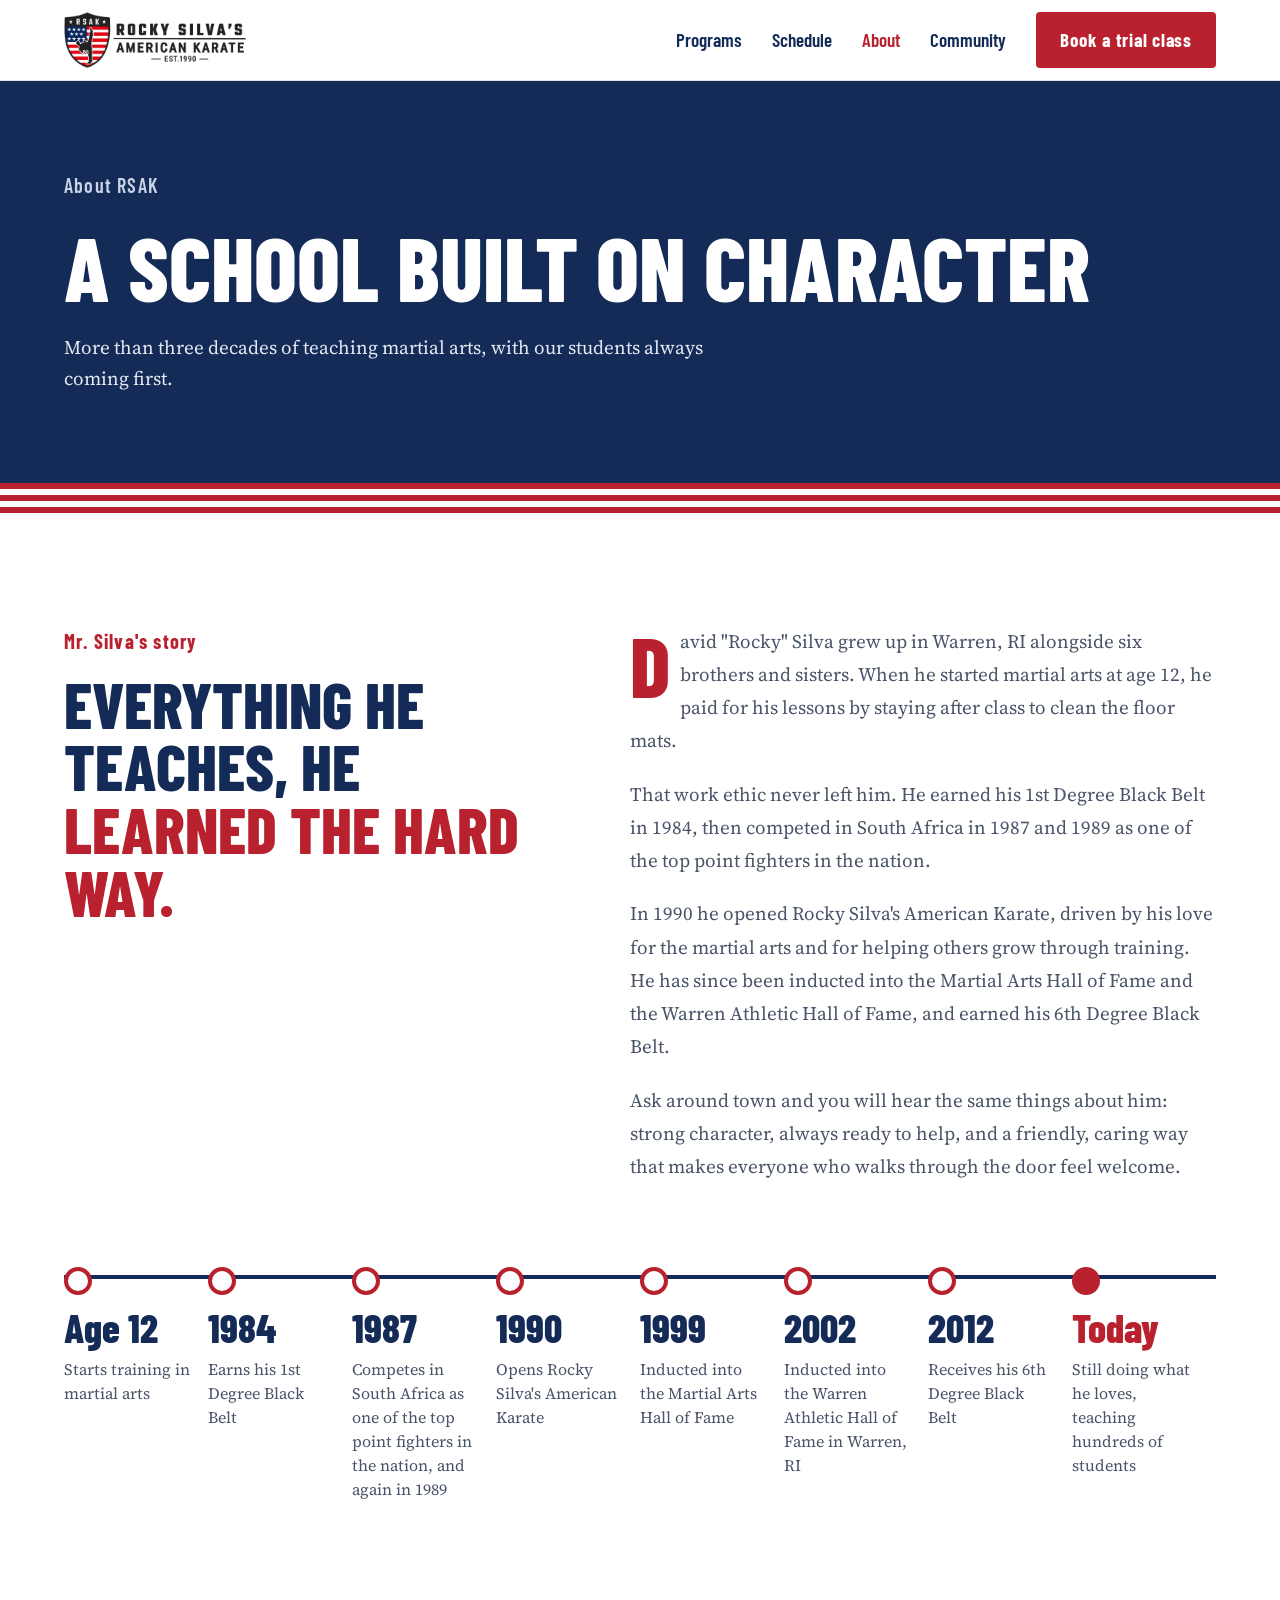
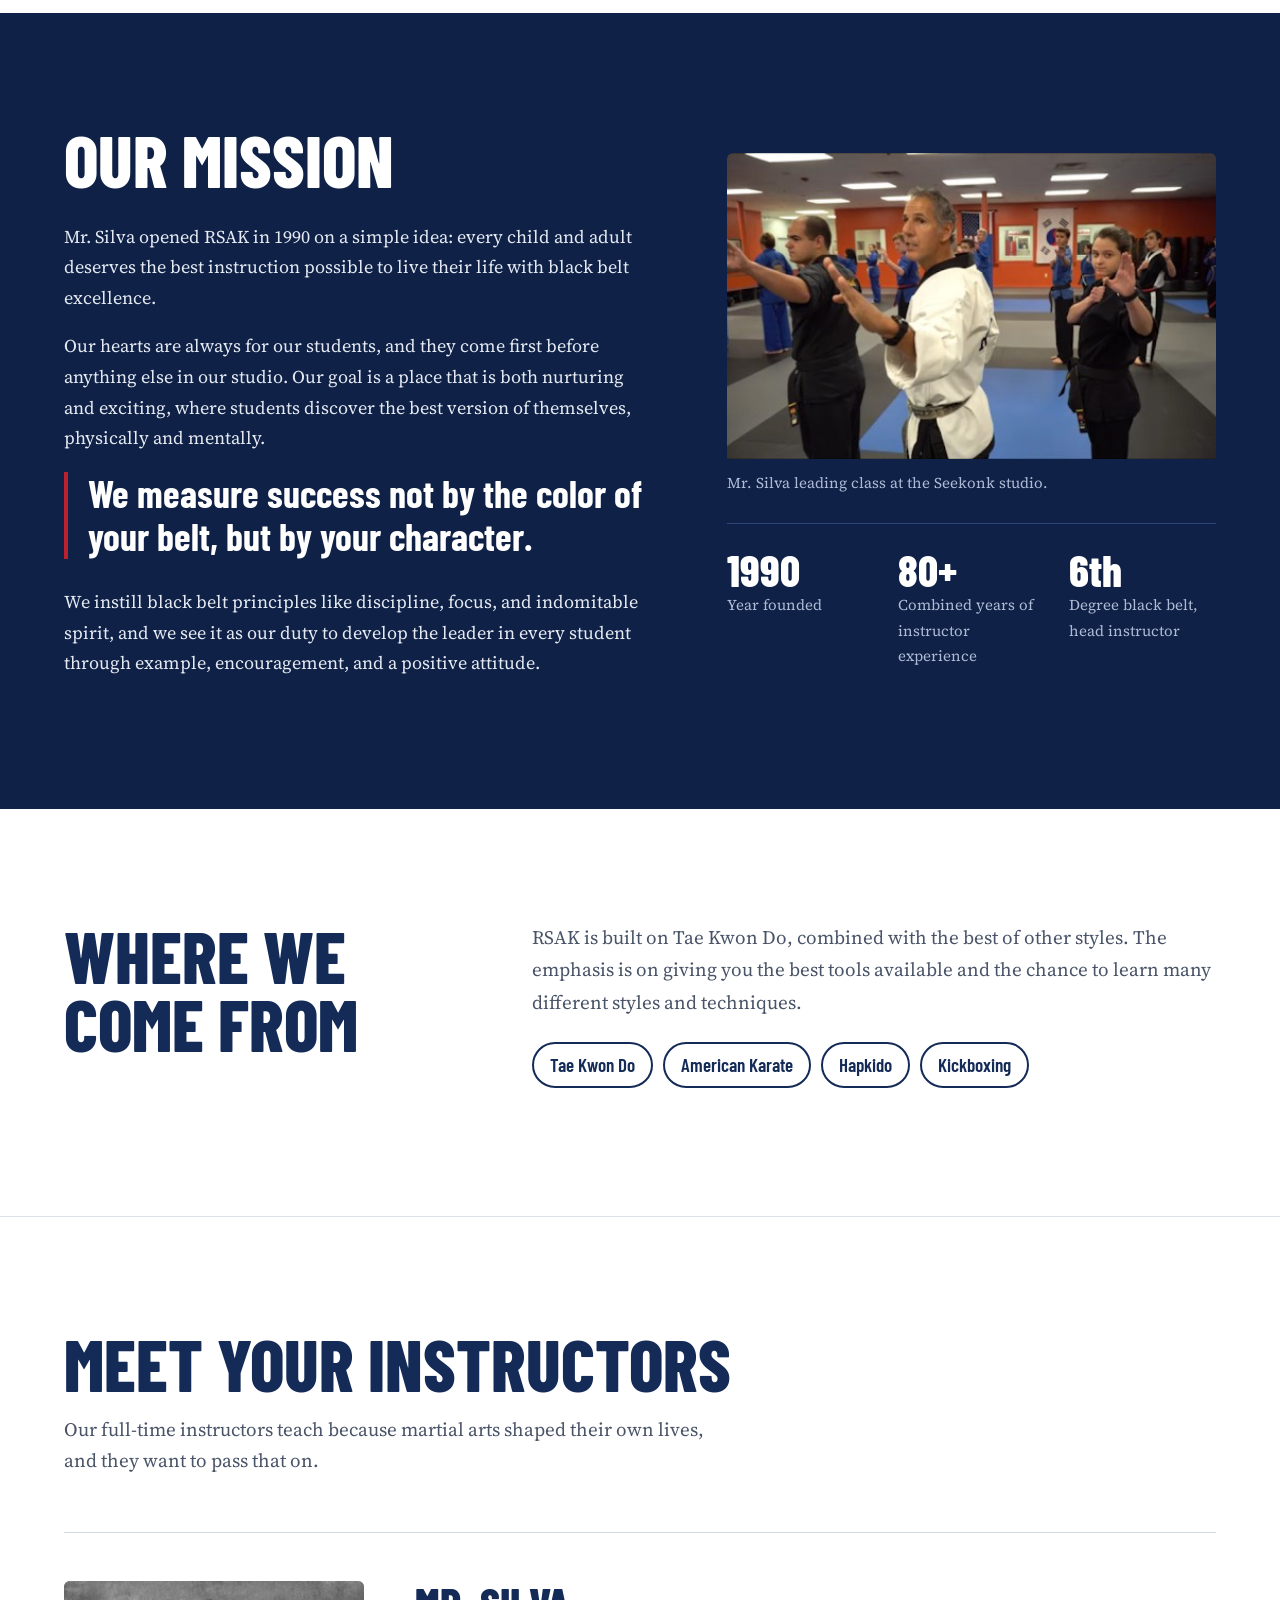
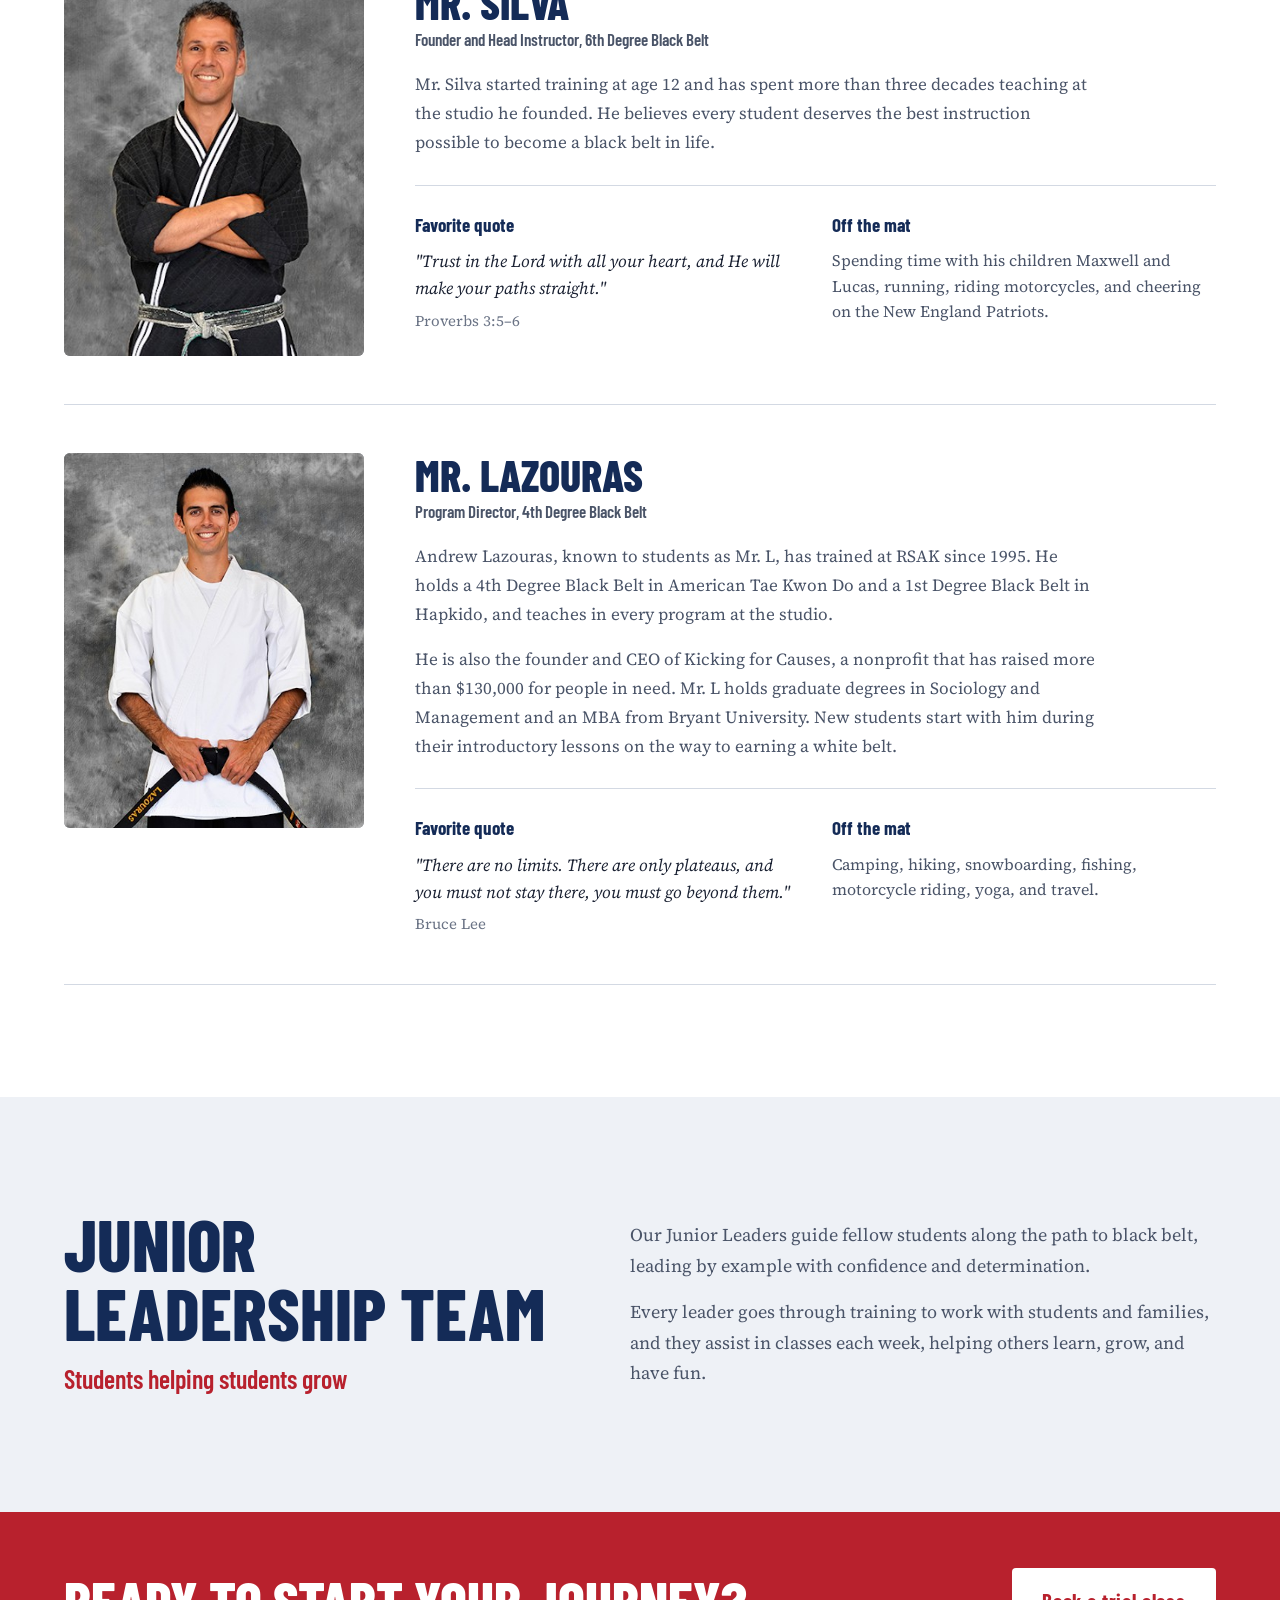
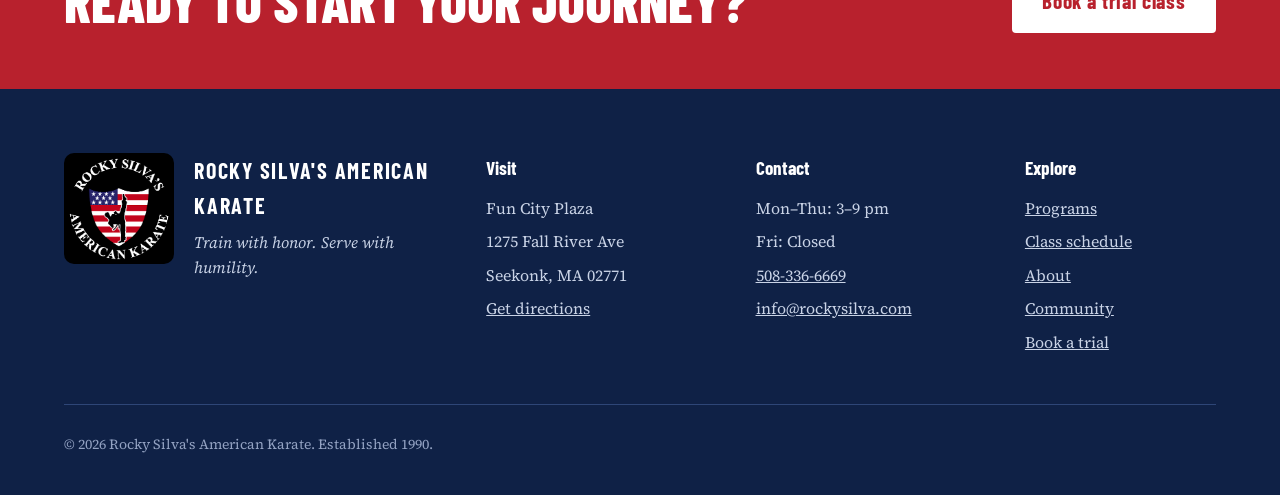
==== commit 70e0c833: "Update biography details for David 'Rocky' Silva" ====
--- a/about.html
+++ b/about.html
@@ -52,7 +52,7 @@
             <h2 class="story-hook">Everything he teaches, he <em>learned the hard way.</em></h2>
           </div>
           <div class="story-copy">
-            <p>David "Rocky" Silva grew up in a house with seven brothers and sisters. When he started martial arts at age 12, he paid for his lessons by staying after class to clean the floor mats.</p>
+            <p>David "Rocky" Silva grew up in Warren, RI alongside six brothers and sisters. When he started martial arts at age 12, he paid for his lessons by staying after class to clean the floor mats.</p>
             <p>That work ethic never left him. He earned his 1st Degree Black Belt in 1984, then competed in South Africa in 1987 and 1989 as one of the top point fighters in the nation.</p>
             <p>In 1990 he opened Rocky Silva's American Karate, driven by his love for the martial arts and for helping others grow through training. He has since been inducted into the Martial Arts Hall of Fame and the Warren Athletic Hall of Fame, and earned his 6th Degree Black Belt.</p>
             <p>Ask around town and you will hear the same things about him: strong character, always ready to help, and a friendly, caring way that makes everyone who walks through the door feel welcome.</p>
--- a/css/styles.css
+++ b/css/styles.css
@@ -200,13 +200,19 @@
 .hero .lead { color: #E4E9F2; font-size: clamp(18px, 1.6vw, 21px); }
 .hero-actions { display: flex; flex-wrap: wrap; gap: 16px; margin-top: 36px; }
 
-.hero-logo {
-  background: var(--white);
-  border-radius: 8px;
-  padding: 36px 32px;
-  justify-self: center;
-  width: min(380px, 100%);
-}
+.hero-badge { display: flex; flex-direction: column; align-items: center; gap: 24px; justify-self: center; }
+.hero-badge img { width: min(320px, 100%); height: auto; filter: drop-shadow(0 12px 28px rgba(0, 0, 0, 0.35)); }
+.est {
+  display: flex;
+  align-items: center;
+  gap: 14px;
+  font-family: var(--font-display);
+  font-size: 22px;
+  font-weight: 600;
+  letter-spacing: 0.3em;
+  color: var(--soft);
+}
+.est::before, .est::after { content: ""; width: 40px; height: 2px; background: var(--soft); }
 
 .stripes { display: flex; flex-direction: column; }
 .stripes span { height: 6px; background: var(--red); }
@@ -214,7 +220,8 @@
 
 @media (max-width: 900px) {
   .hero .container { grid-template-columns: 1fr; }
-  .hero-logo { order: -1; width: 220px; padding: 20px; }
+  .hero-badge { order: -1; }
+  .hero-badge img { width: 180px; }
 }
 
 /* ---------- Sub-page hero ---------- */
@@ -447,7 +454,7 @@
   margin: 72px 0 0;
   padding: 0;
   display: grid;
-  grid-template-columns: repeat(7, 1fr);
+  grid-template-columns: repeat(8, 1fr);
   border-top: 4px solid var(--navy);
 }
 .timeline li { position: relative; padding: 28px 16px 0 0; }
@@ -462,7 +469,9 @@
   background: var(--white);
   border: 4px solid var(--red);
 }
-.timeline strong { display: block; font-family: var(--font-display); font-size: 40px; font-weight: 800; line-height: 1; color: var(--navy); }
+.timeline strong { display: block; white-space: nowrap; font-family: var(--font-display); font-size: 40px; font-weight: 800; line-height: 1; color: var(--navy); }
+.timeline li:last-child::before { background: var(--red); }
+.timeline li:last-child strong { color: var(--red); }
 .timeline span { display: block; margin-top: 10px; font-size: 16px; line-height: 1.5; color: var(--slate); }
 
 @media (max-width: 1000px) {
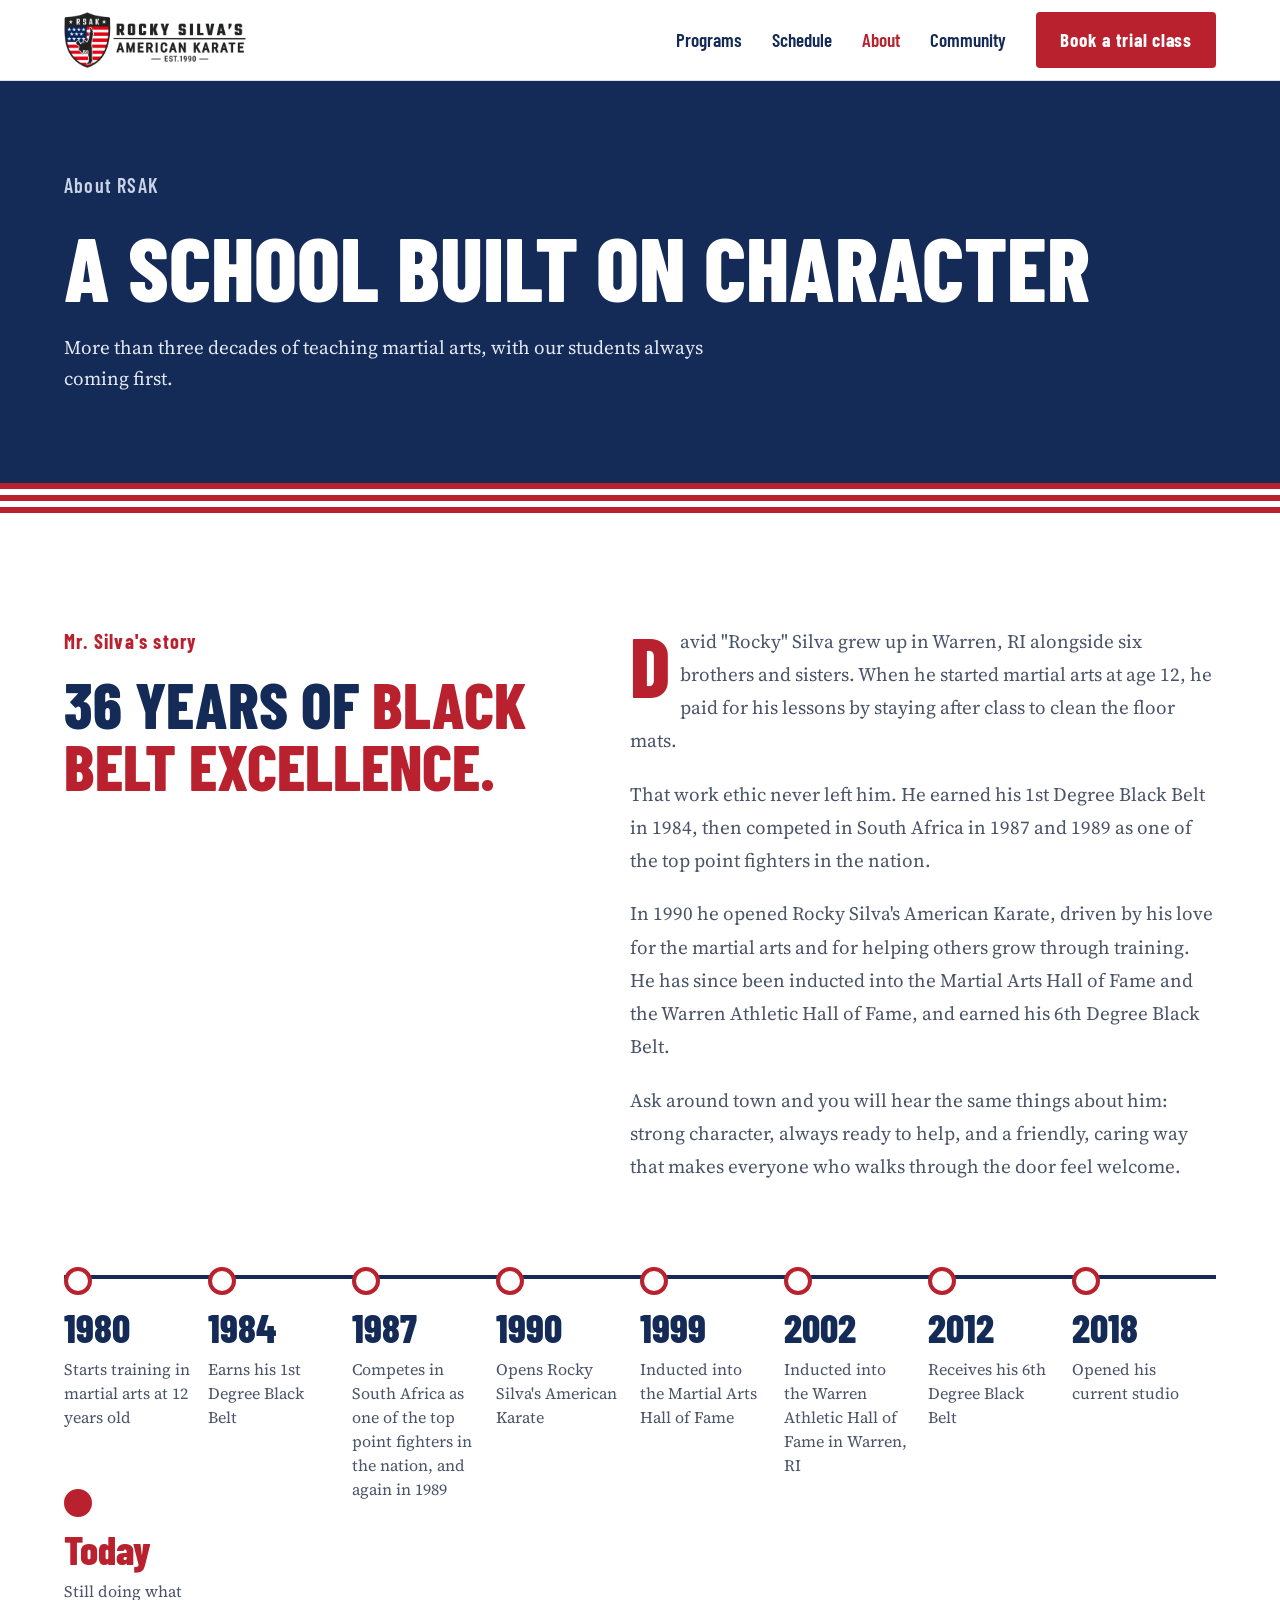
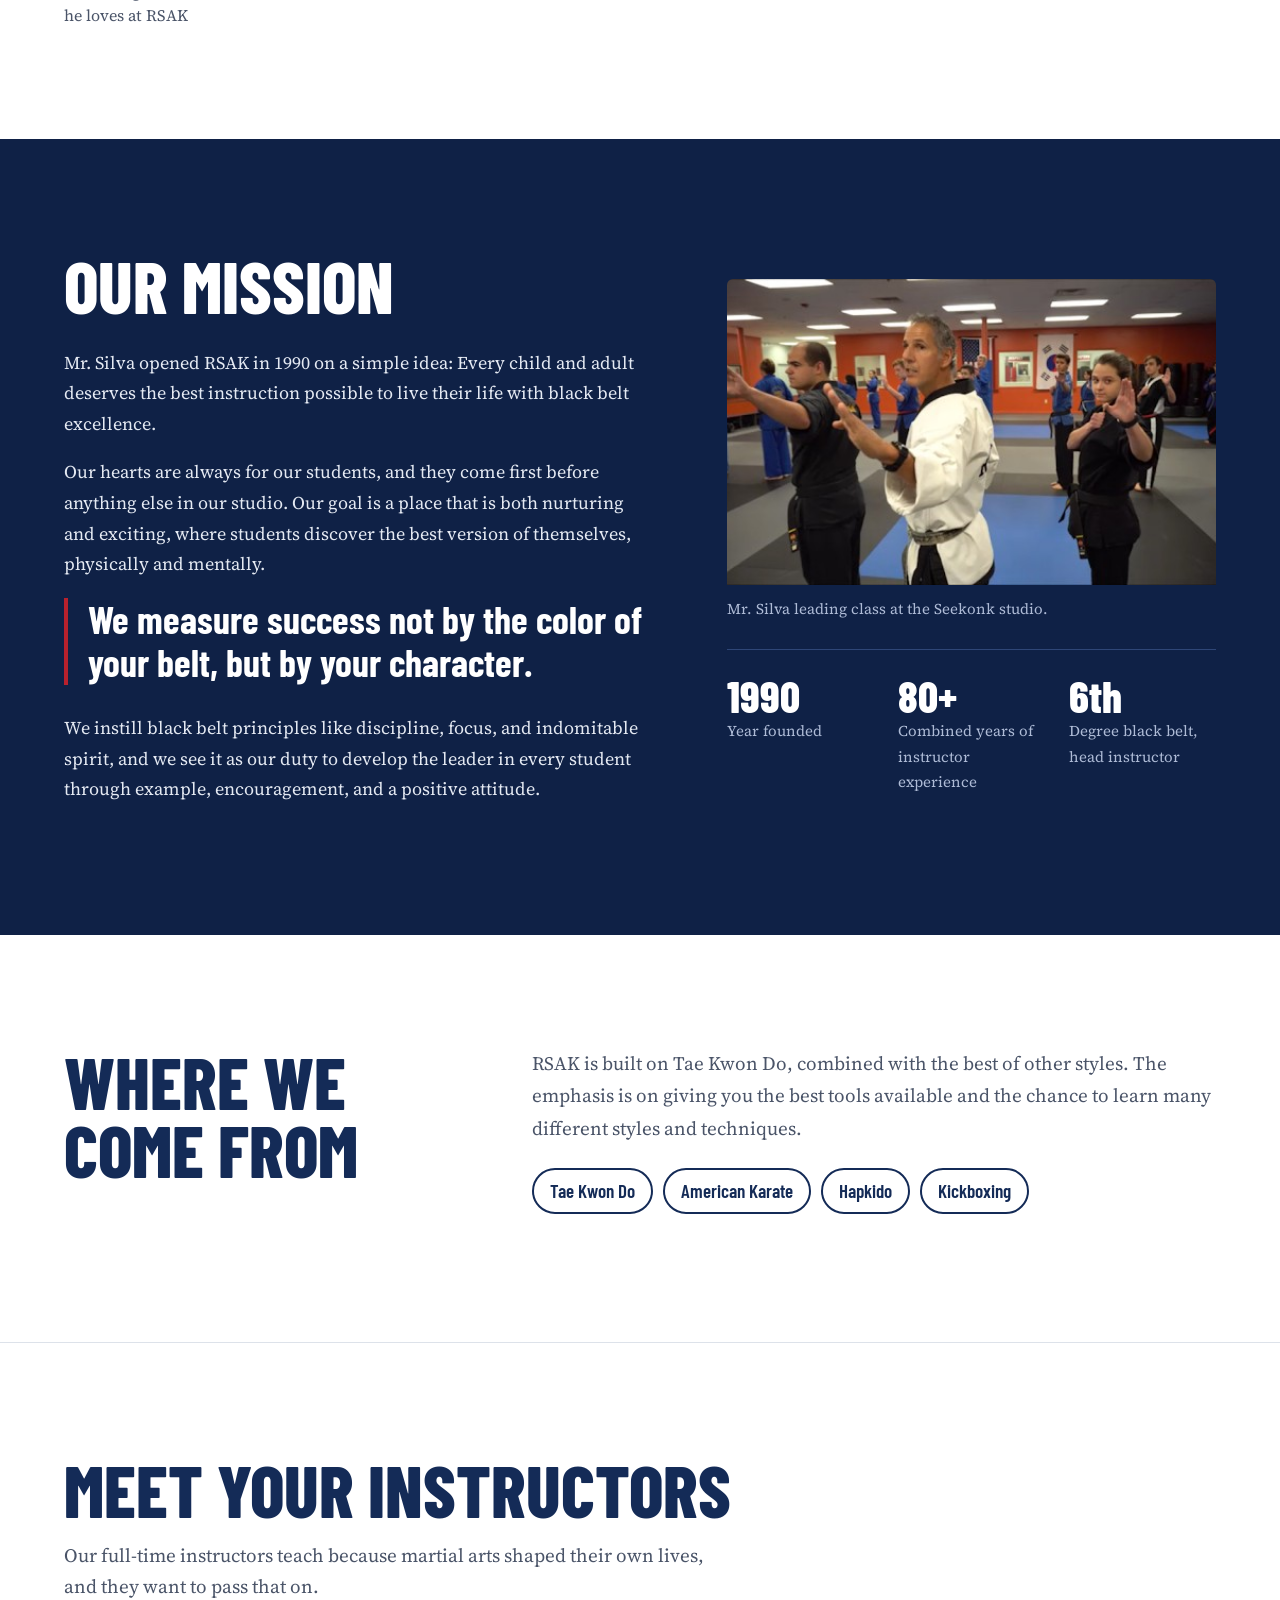
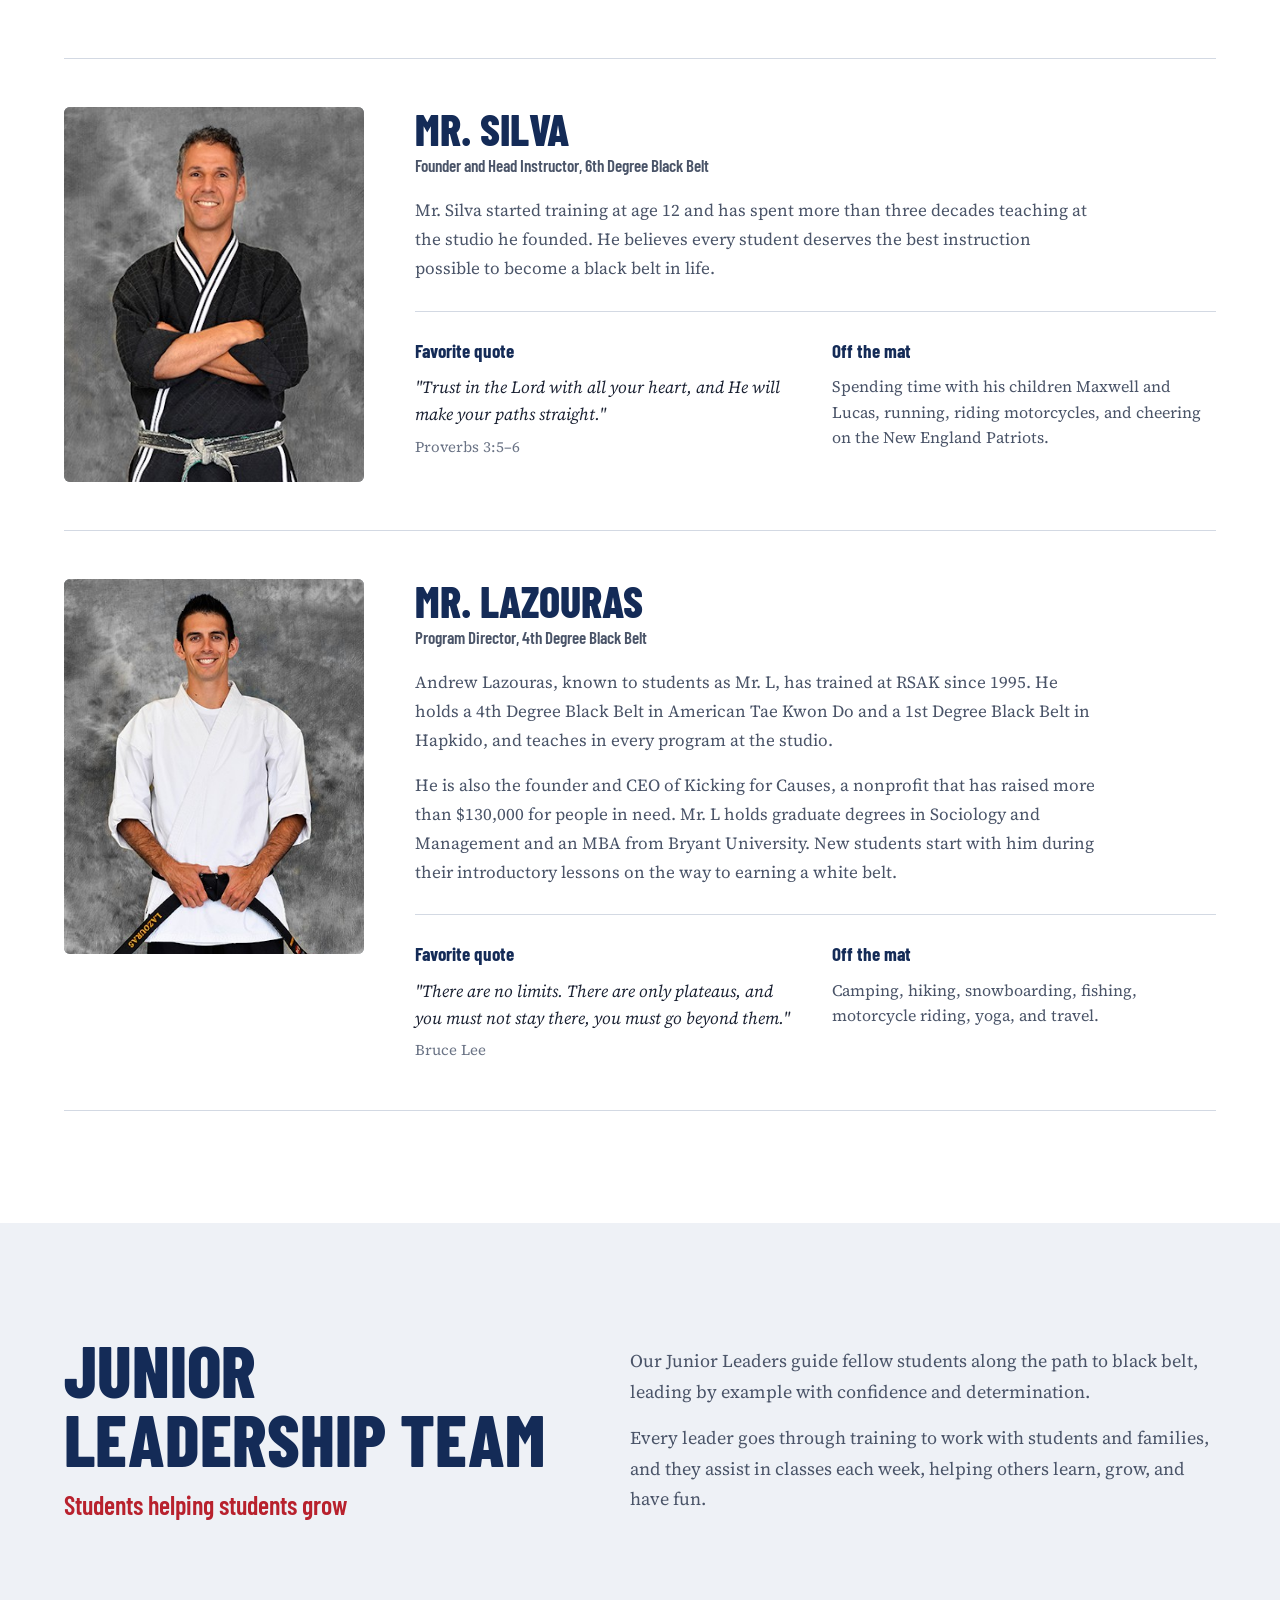
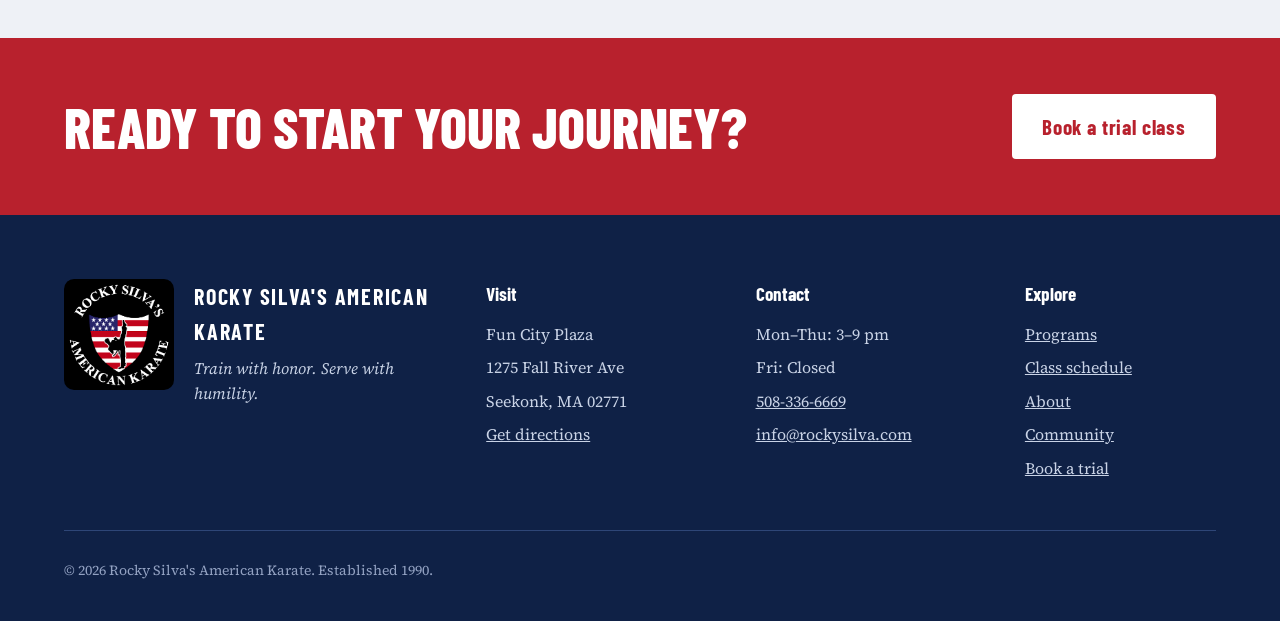
==== commit 7f580167: "Update Mr. Silva's story and mission statement" ====
--- a/about.html
+++ b/about.html
@@ -49,7 +49,7 @@
         <div class="story">
           <div>
             <p class="kicker">Mr. Silva's story</p>
-            <h2 class="story-hook">Everything he teaches, he <em>learned the hard way.</em></h2>
+            <h2 class="story-hook"><span id="years-teaching">36</span> years of <em>black belt excellence.</em></h2>
           </div>
           <div class="story-copy">
             <p>David "Rocky" Silva grew up in Warren, RI alongside six brothers and sisters. When he started martial arts at age 12, he paid for his lessons by staying after class to clean the floor mats.</p>
@@ -60,14 +60,15 @@
         </div>
 
         <ol class="timeline">
-          <li><strong>Age 12</strong><span>Starts training in martial arts</span></li>
+          <li><strong>1980</strong><span>Starts training in martial arts at 12 years old</span></li>
           <li><strong>1984</strong><span>Earns his 1st Degree Black Belt</span></li>
           <li><strong>1987</strong><span>Competes in South Africa as one of the top point fighters in the nation, and again in 1989</span></li>
           <li><strong>1990</strong><span>Opens Rocky Silva's American Karate</span></li>
           <li><strong>1999</strong><span>Inducted into the Martial Arts Hall of Fame</span></li>
           <li><strong>2002</strong><span>Inducted into the Warren Athletic Hall of Fame in Warren, RI</span></li>
           <li><strong>2012</strong><span>Receives his 6th Degree Black Belt</span></li>
-          <li><strong>Today</strong><span>Still doing what he loves, teaching hundreds of students</span></li>
+          <li><strong>2018</strong><span>Opened his current studio</span></li>
+          <li><strong>Today</strong><span>Still doing what he loves at RSAK</span></li>
         </ol>
       </div>
     </section>
@@ -77,7 +78,7 @@
       <div class="container mission">
         <div class="mission-copy">
           <h2 class="headline" style="margin-bottom: 28px">Our mission</h2>
-          <p>Mr. Silva opened RSAK in 1990 on a simple idea: every child and adult deserves the best instruction possible to live their life with black belt excellence.</p>
+          <p>Mr. Silva opened RSAK in 1990 on a simple idea: Every child and adult deserves the best instruction possible to live their life with black belt excellence.</p>
           <p>Our hearts are always for our students, and they come first before anything else in our studio. Our goal is a place that is both nurturing and exciting, where students discover the best version of themselves, physically and mentally.</p>
           <p class="pull">We measure success not by the color of your belt, but by your character.</p>
           <p>We instill black belt principles like discipline, focus, and indomitable spirit, and we see it as our duty to develop the leader in every student through example, encouragement, and a positive attitude.</p>
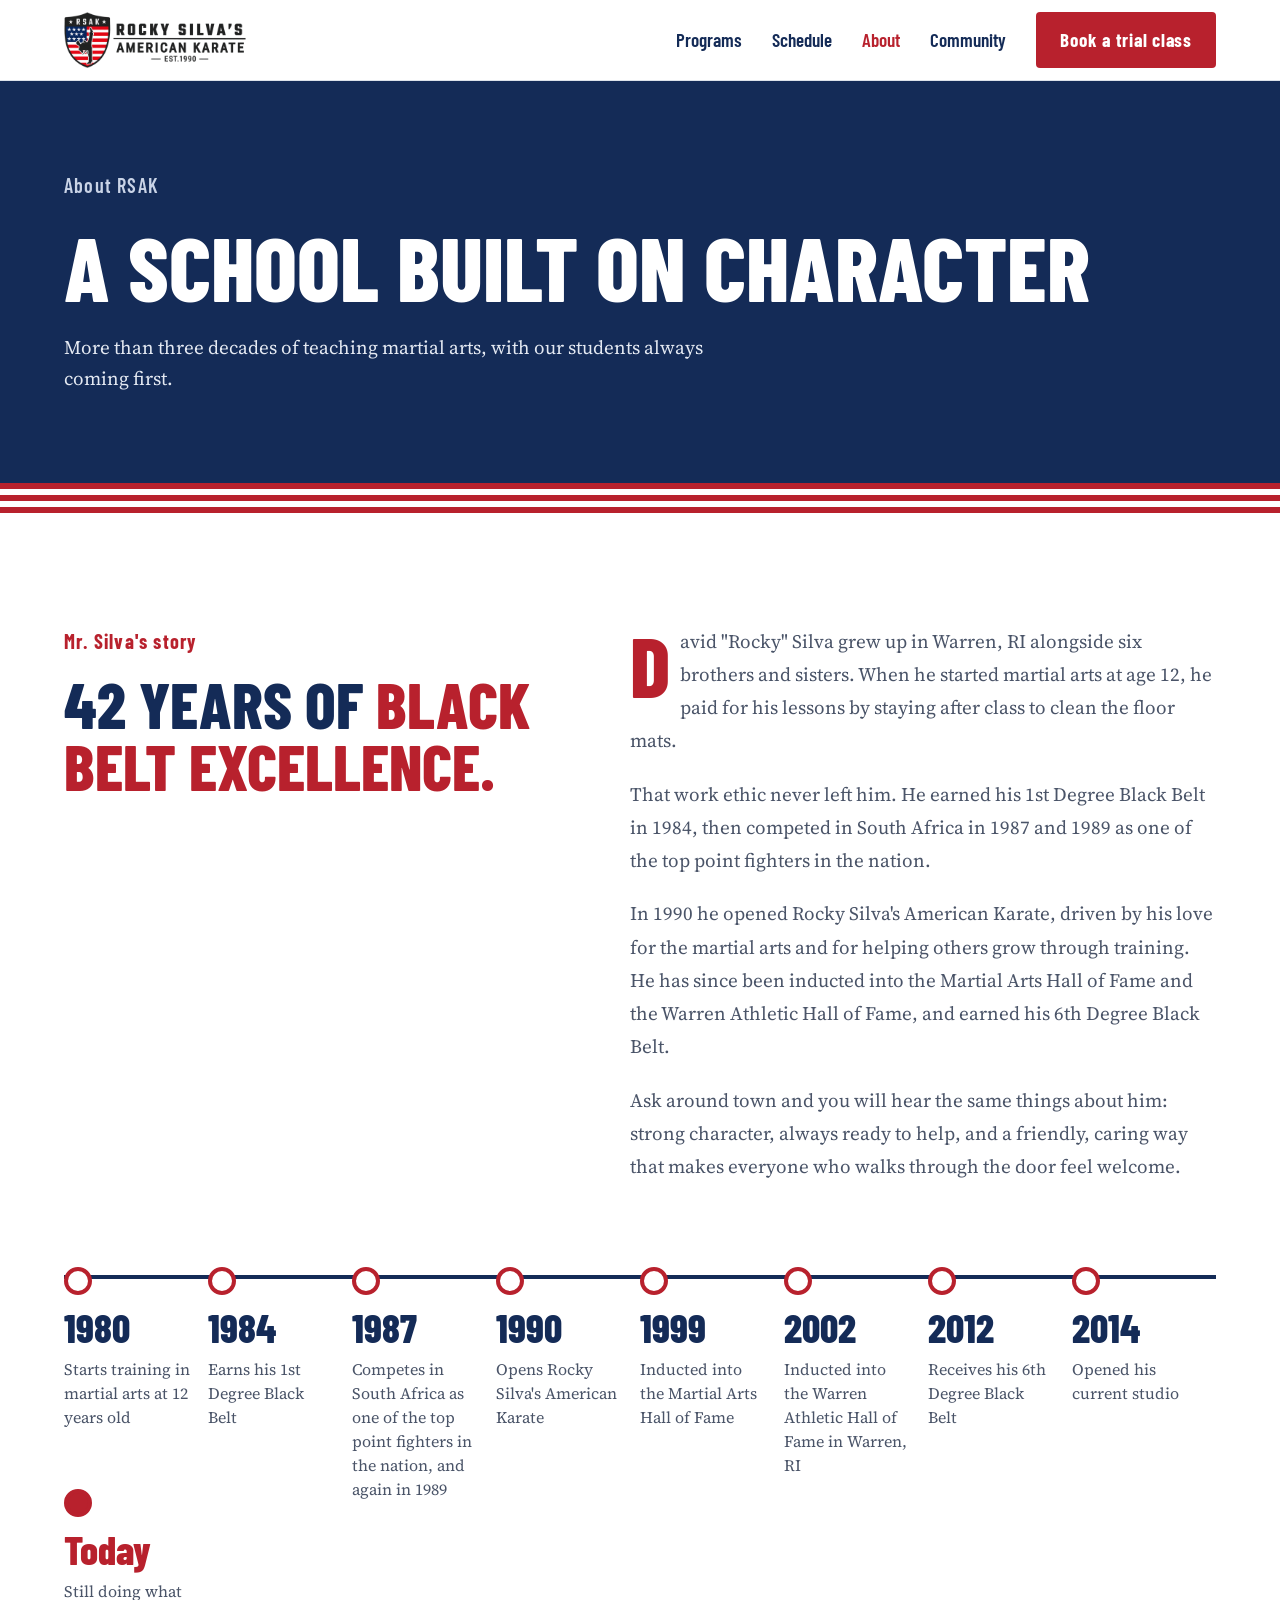
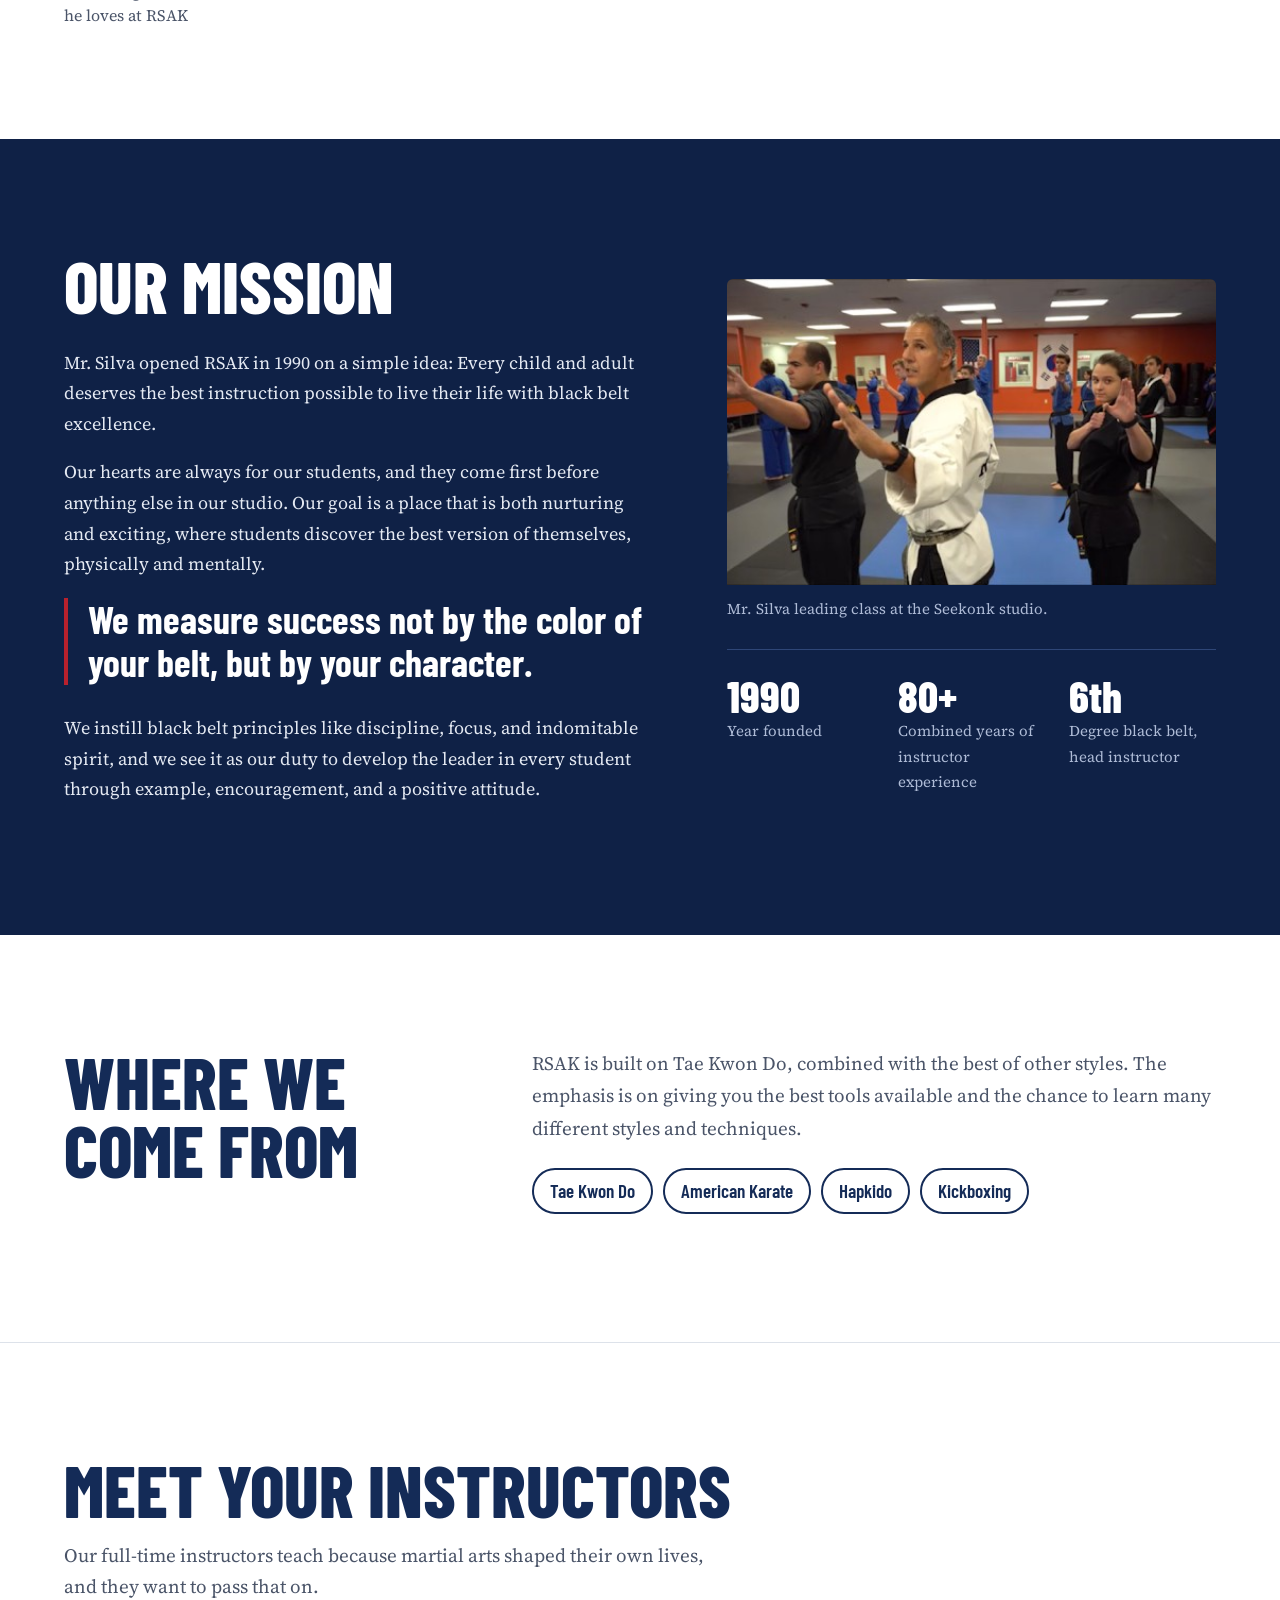
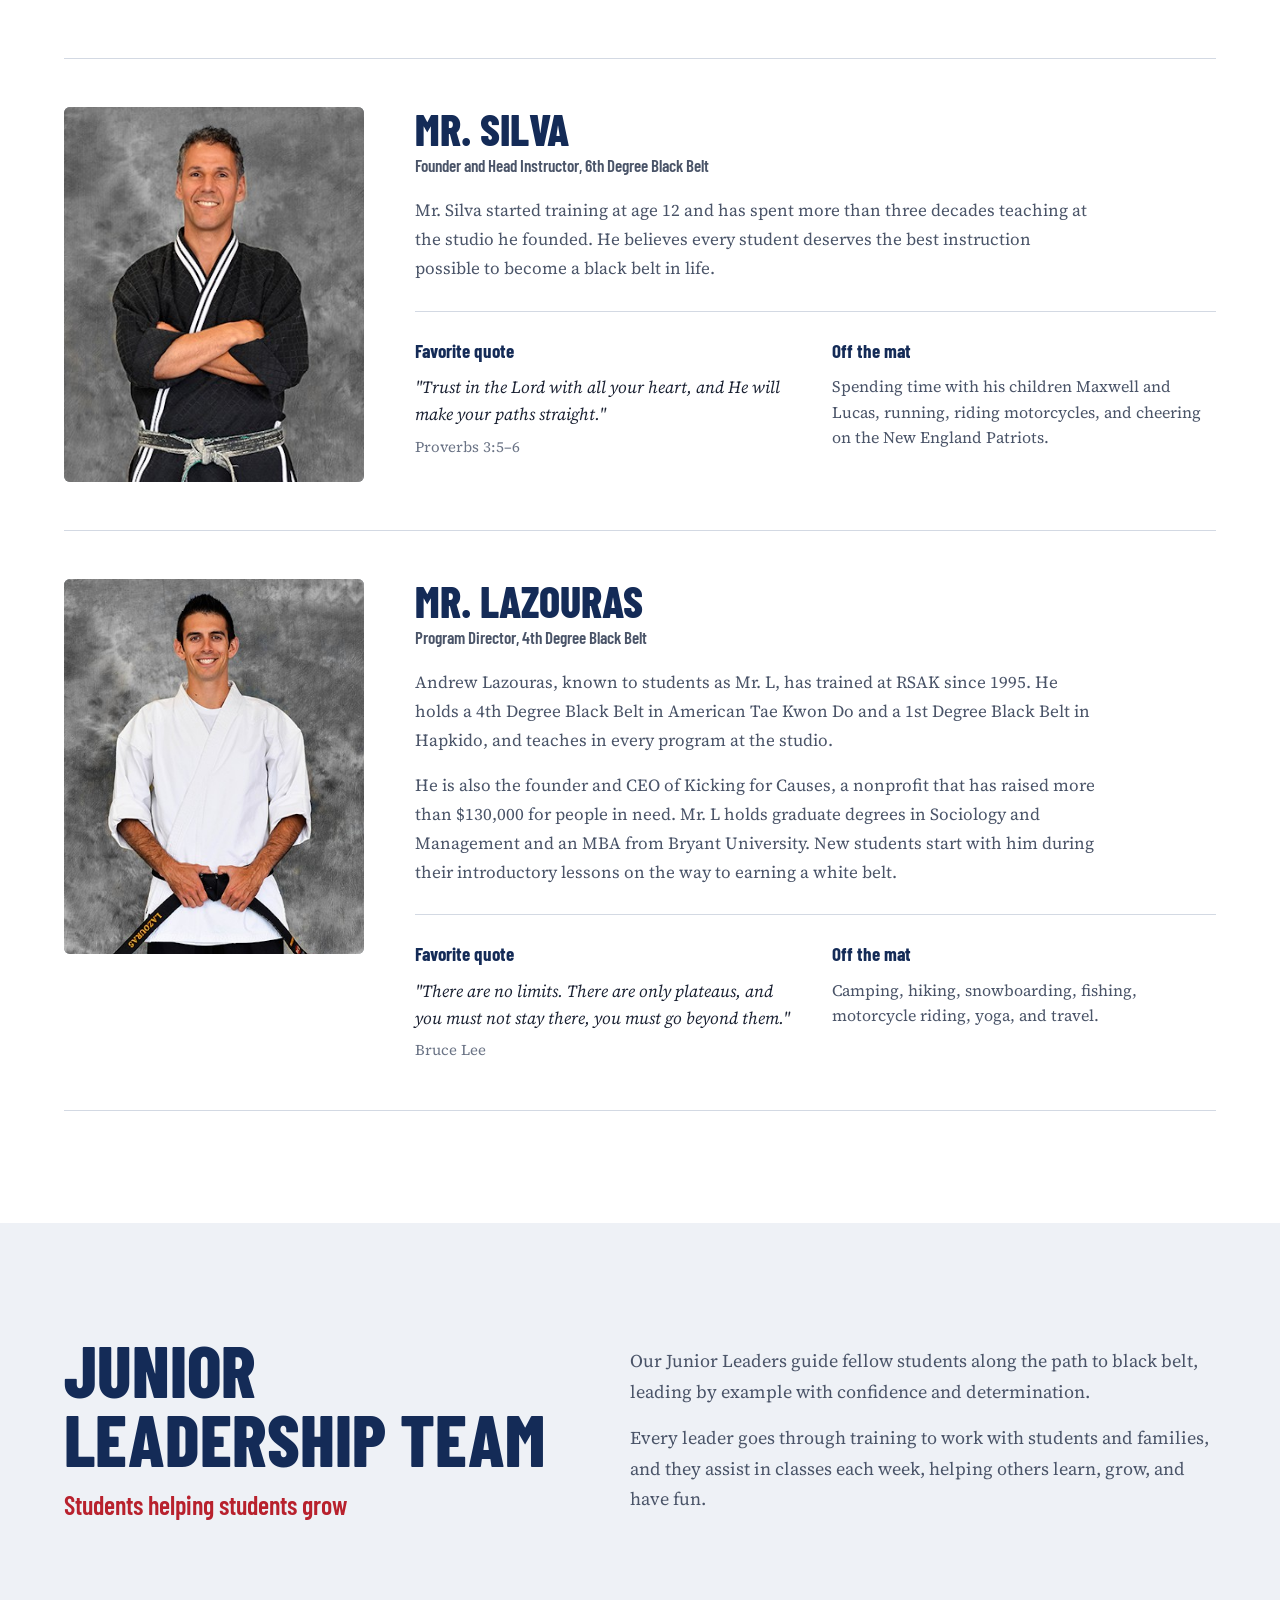
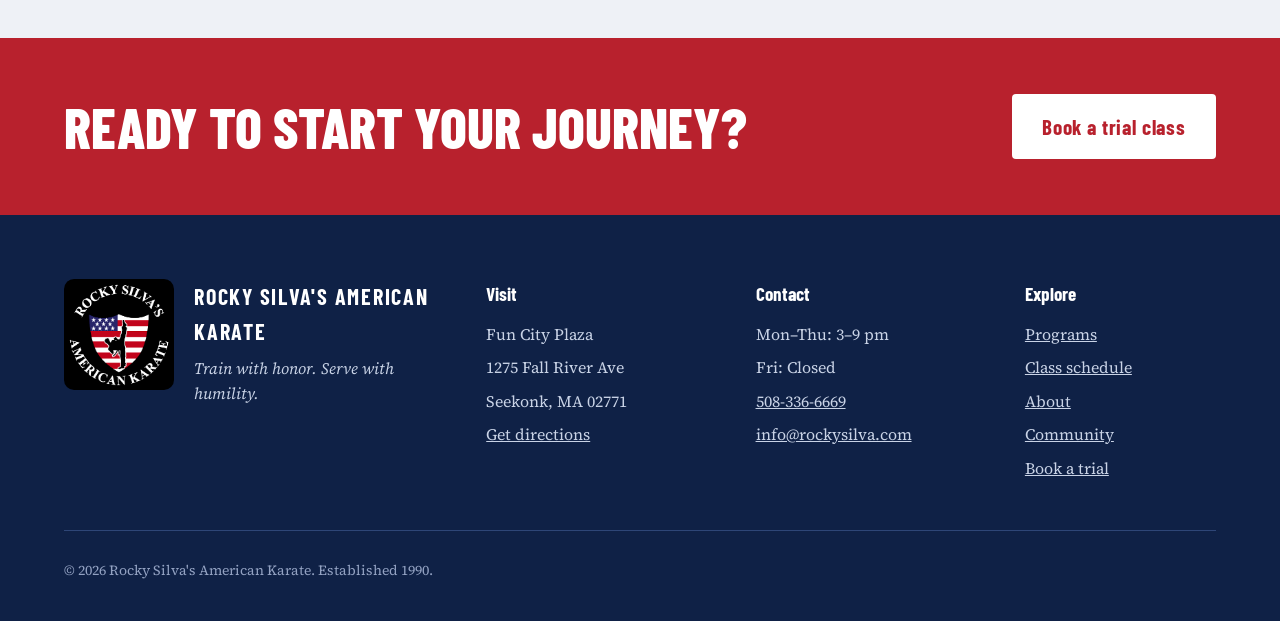
==== commit ee72703e: "Update year of studio opening from 2018 to 2014" ====
--- a/about.html
+++ b/about.html
@@ -67,7 +67,7 @@
           <li><strong>1999</strong><span>Inducted into the Martial Arts Hall of Fame</span></li>
           <li><strong>2002</strong><span>Inducted into the Warren Athletic Hall of Fame in Warren, RI</span></li>
           <li><strong>2012</strong><span>Receives his 6th Degree Black Belt</span></li>
-          <li><strong>2018</strong><span>Opened his current studio</span></li>
+          <li><strong>2014</strong><span>Opened his current studio</span></li>
           <li><strong>Today</strong><span>Still doing what he loves at RSAK</span></li>
         </ol>
       </div>
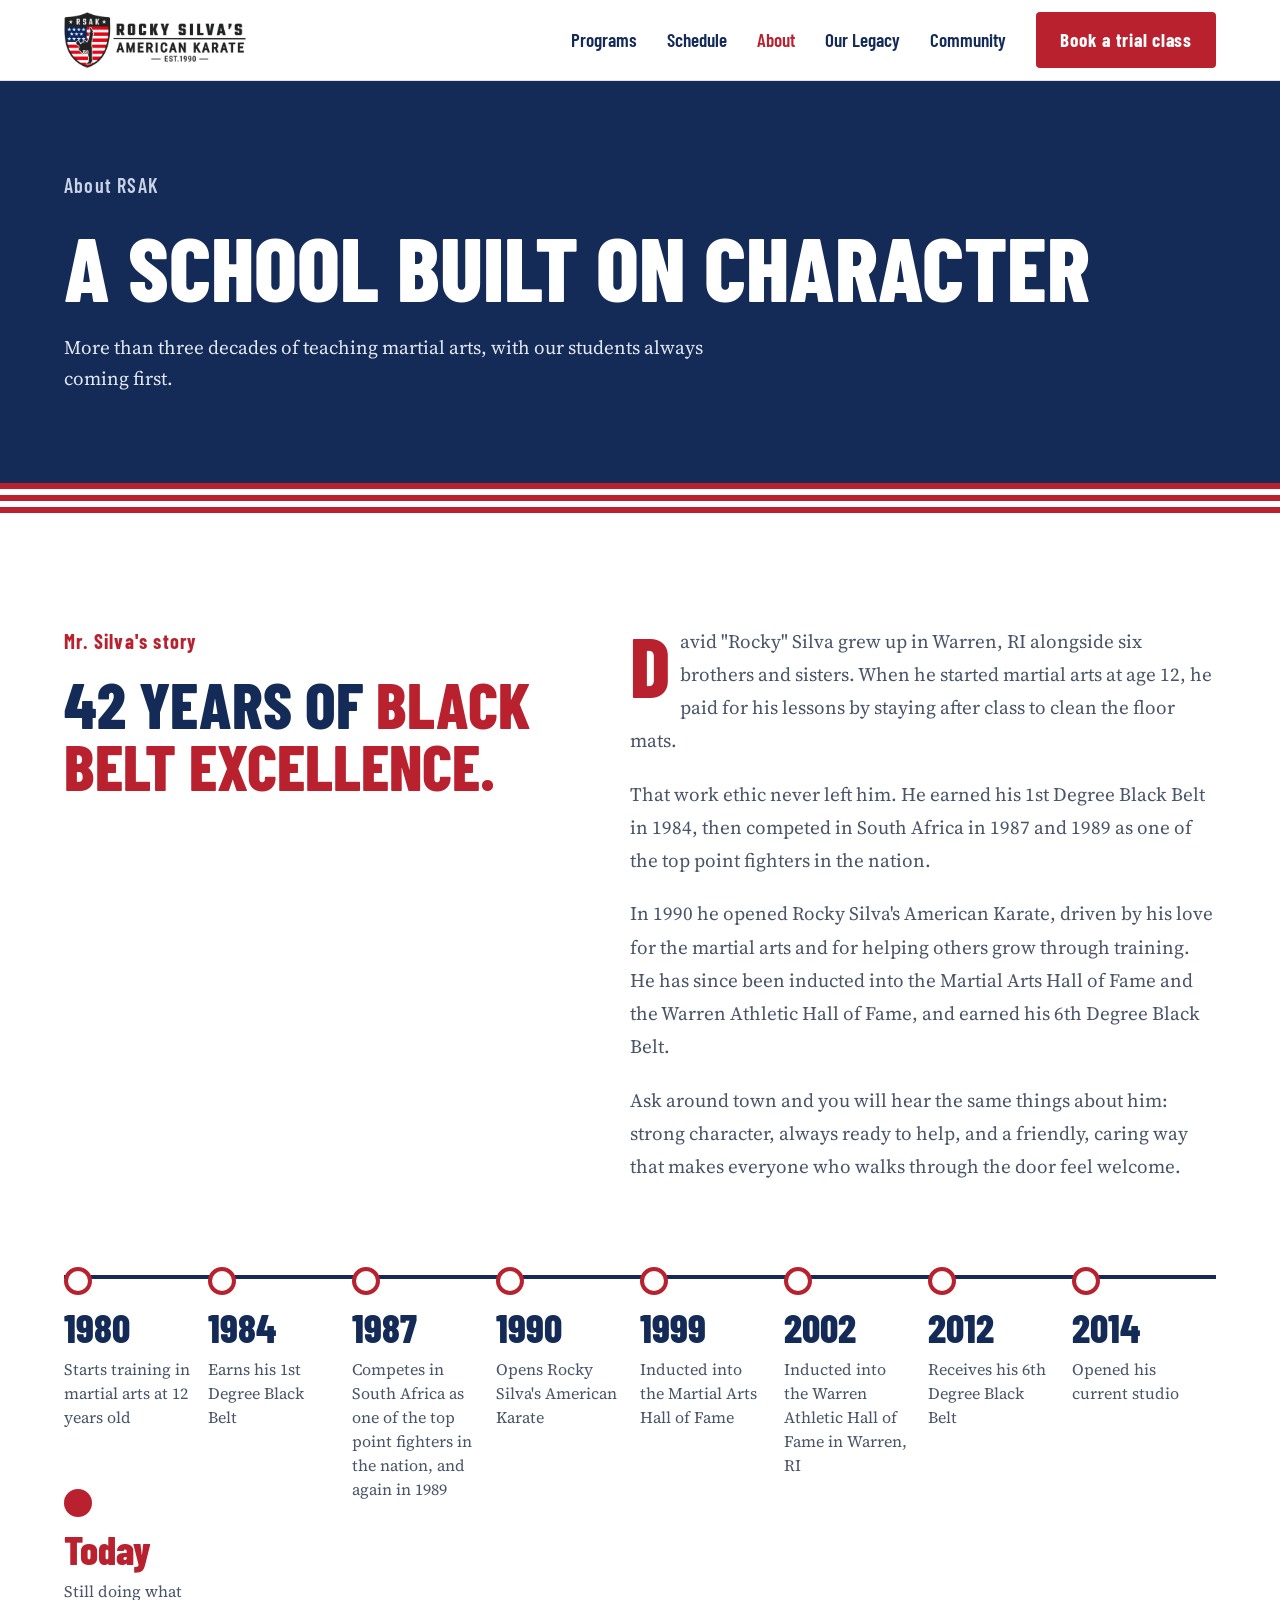
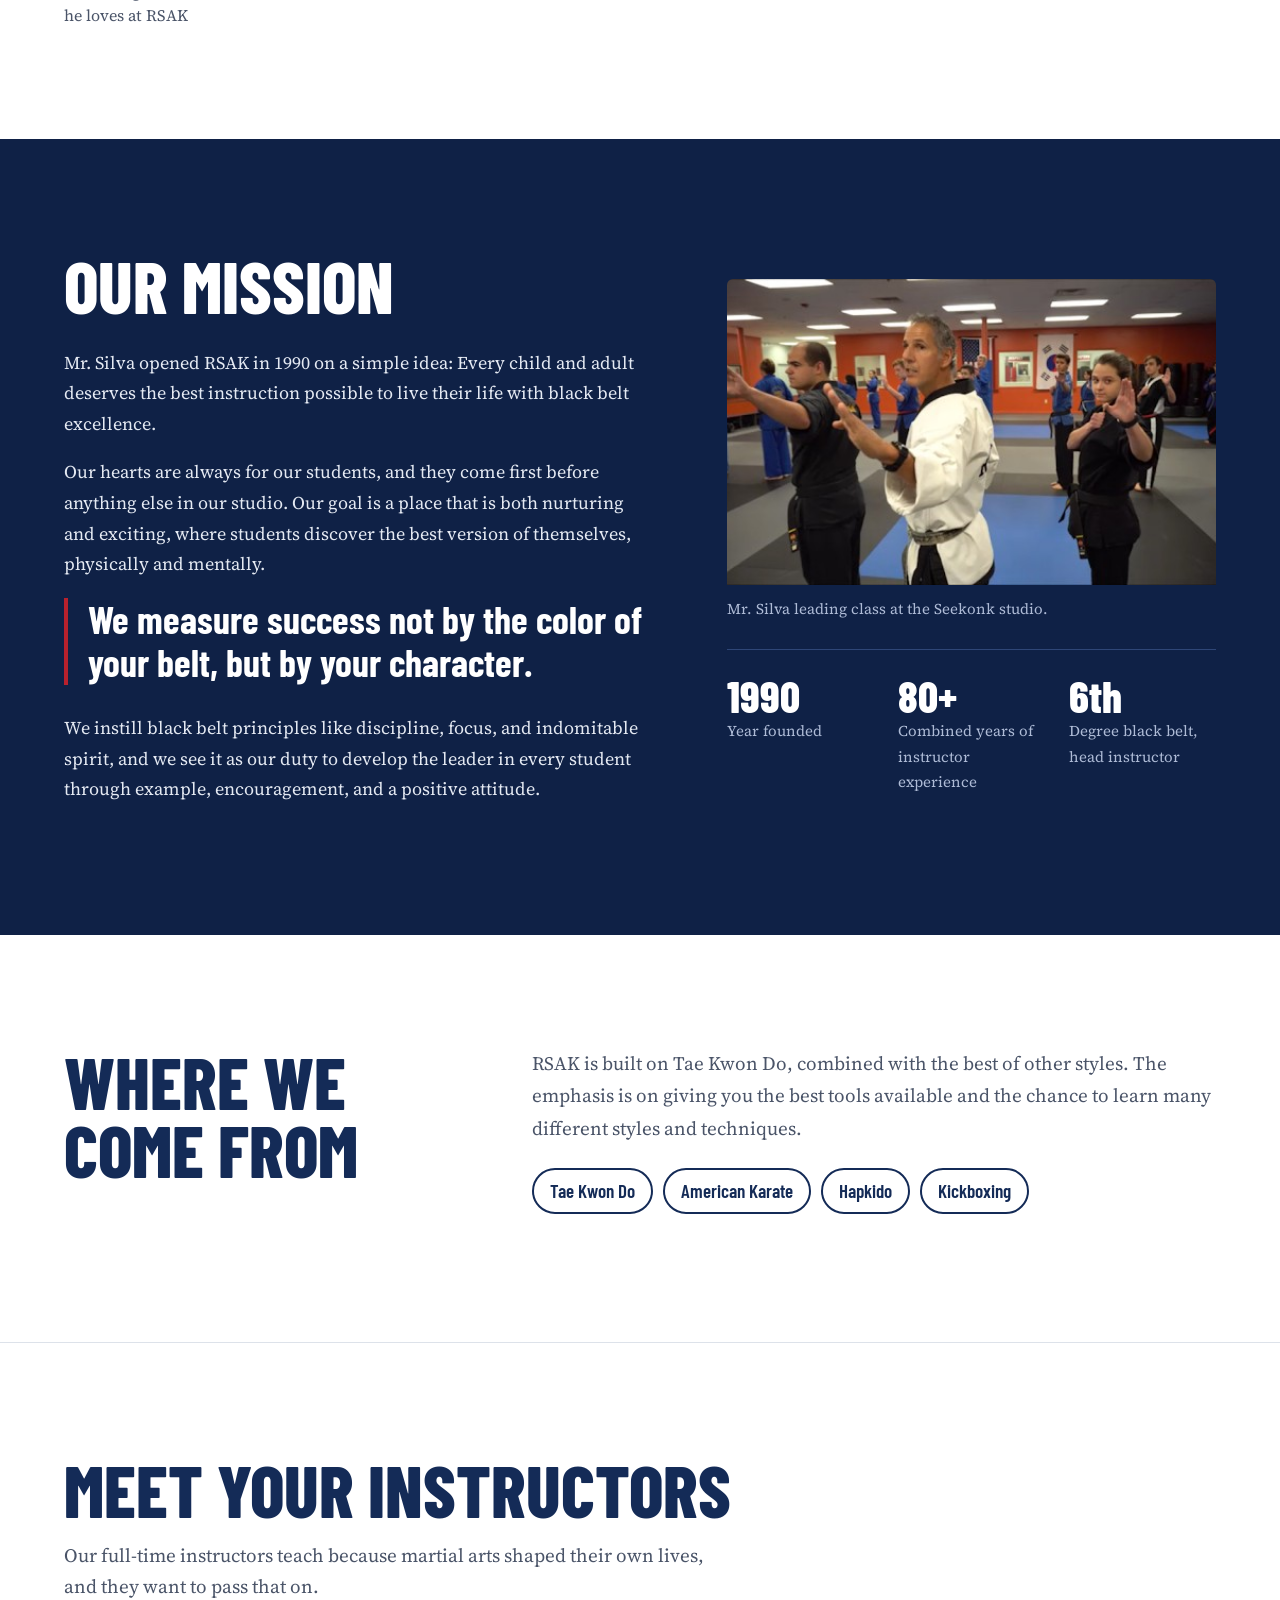
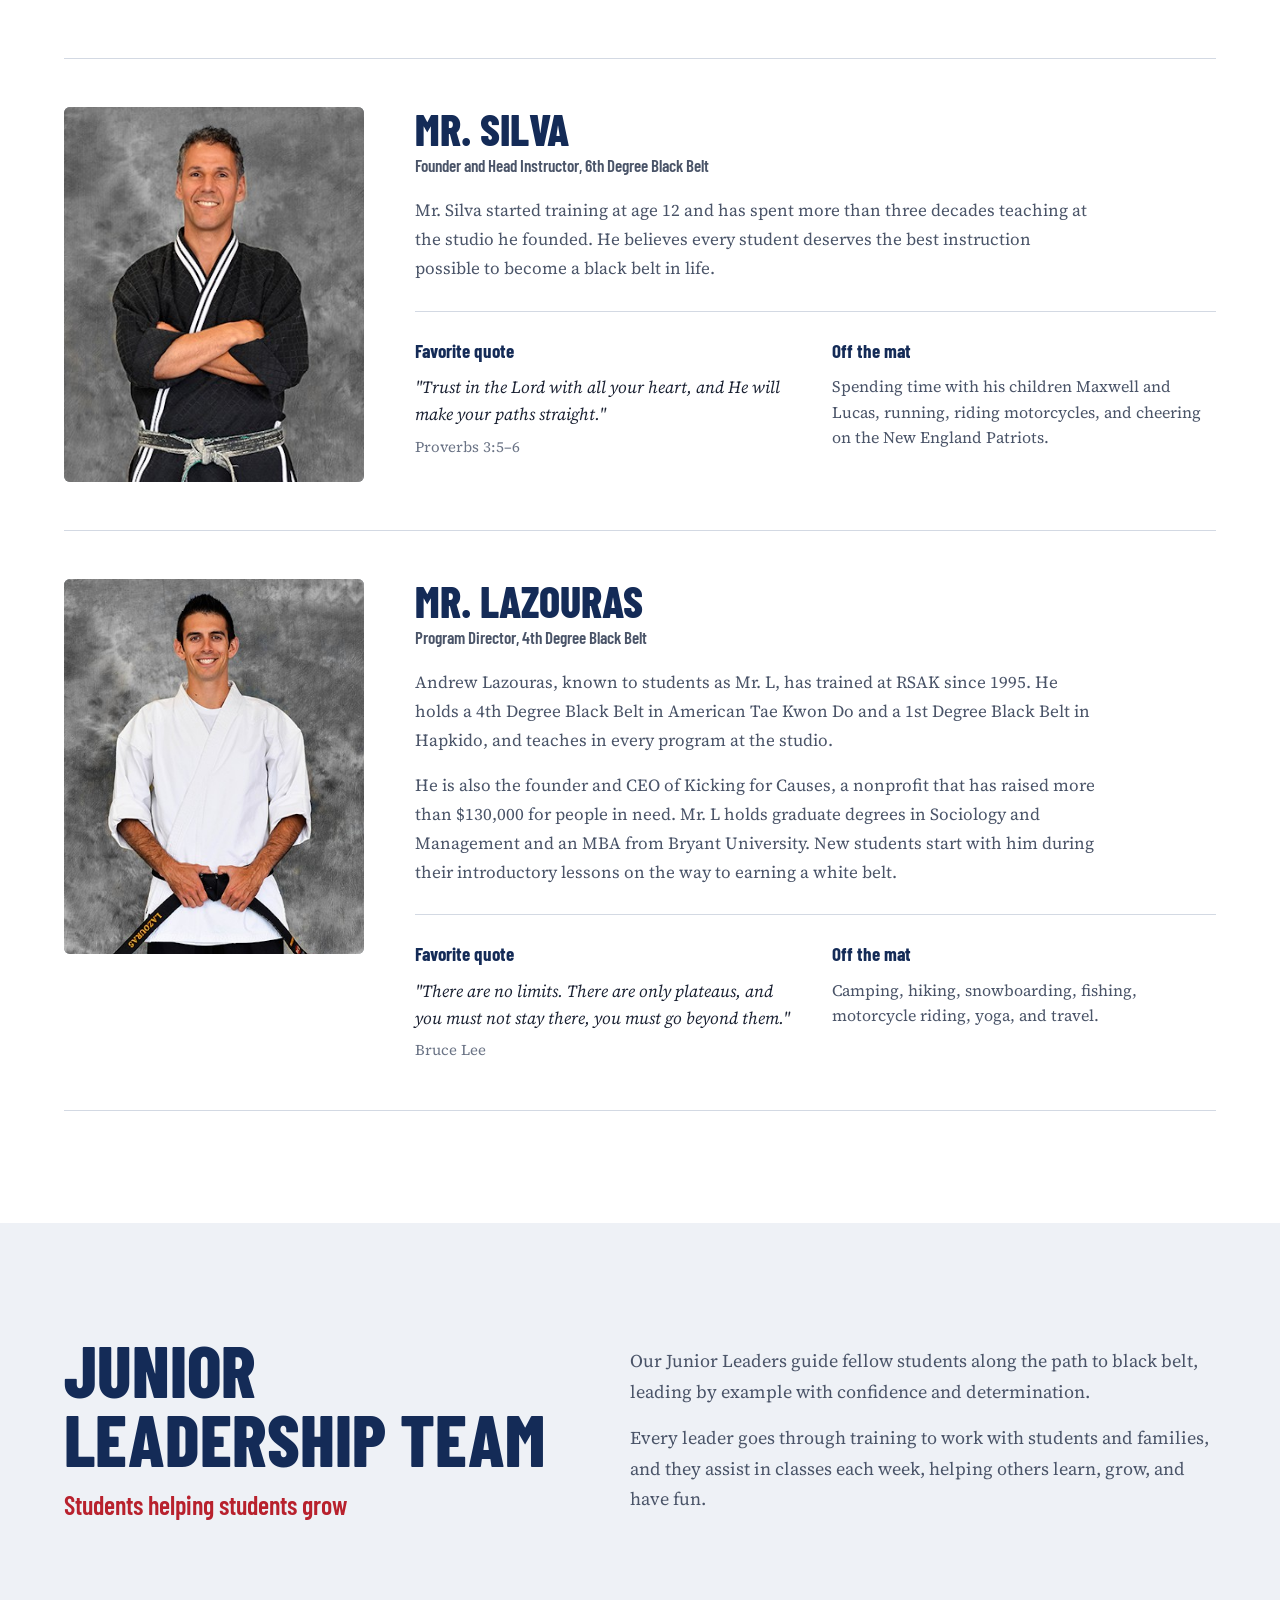
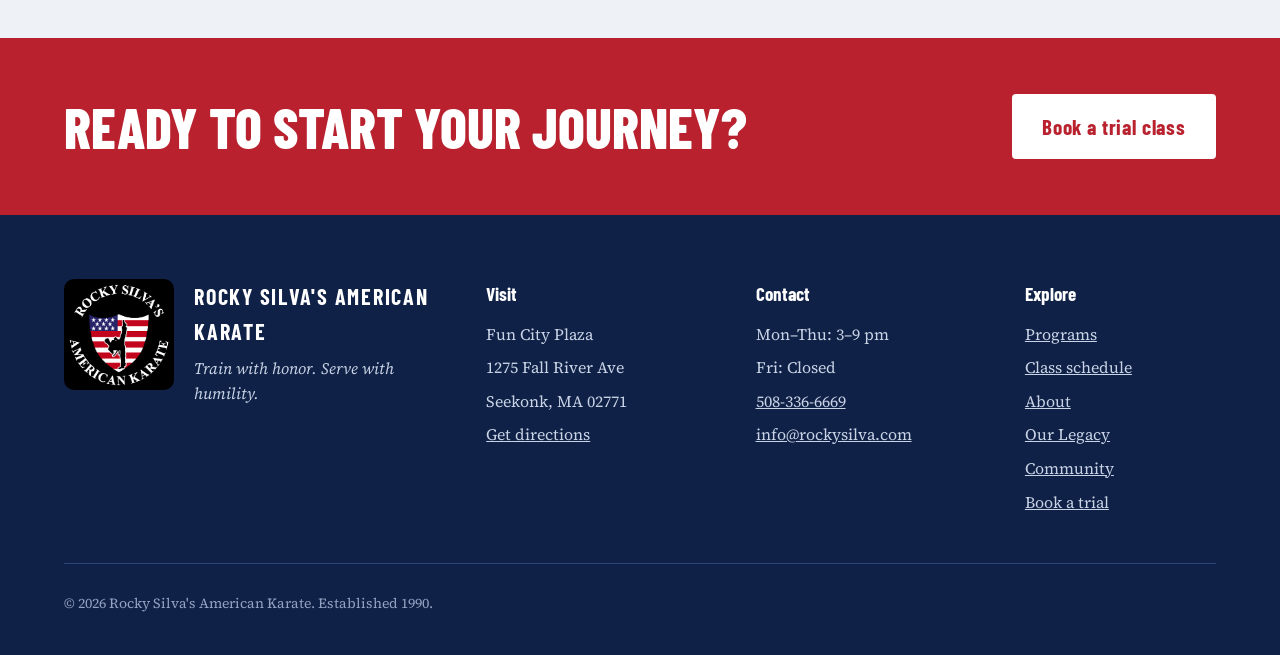
==== commit b77e03f8: "Add 'Our Legacy' link to navigation" ====
--- a/about.html
+++ b/about.html
@@ -26,6 +26,7 @@
         <a href="index.html#programs">Programs</a>
         <a href="schedule.html">Schedule</a>
         <a href="about.html" aria-current="page">About</a>
+        <a href="legacy.html">Our Legacy</a>
         <a href="community.html">Community</a>
         <a href="index.html#trial" class="btn btn--red">Book a trial class</a>
       </nav>
@@ -219,6 +220,7 @@
           <a href="index.html#programs">Programs</a>
           <a href="schedule.html">Class schedule</a>
           <a href="about.html">About</a>
+          <a href="legacy.html">Our Legacy</a>
           <a href="community.html">Community</a>
           <a href="index.html#trial">Book a trial</a>
         </div>
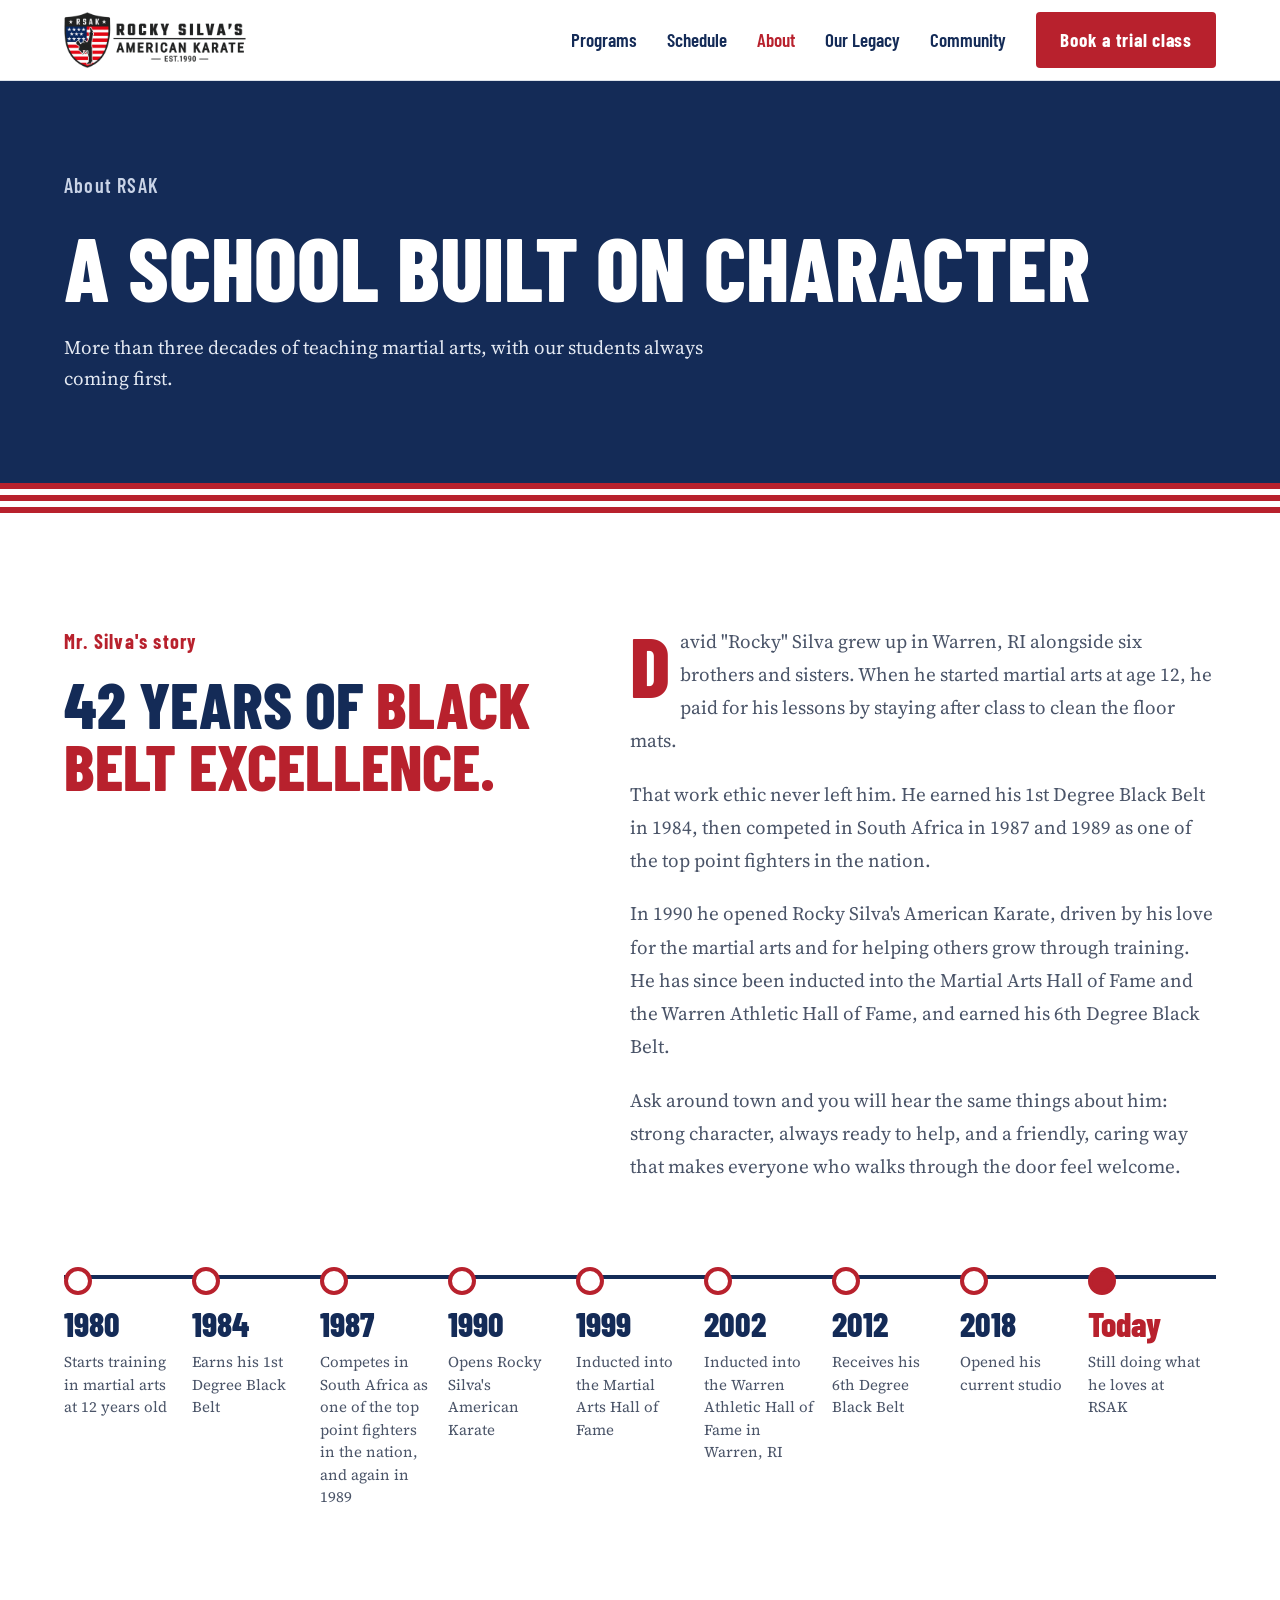
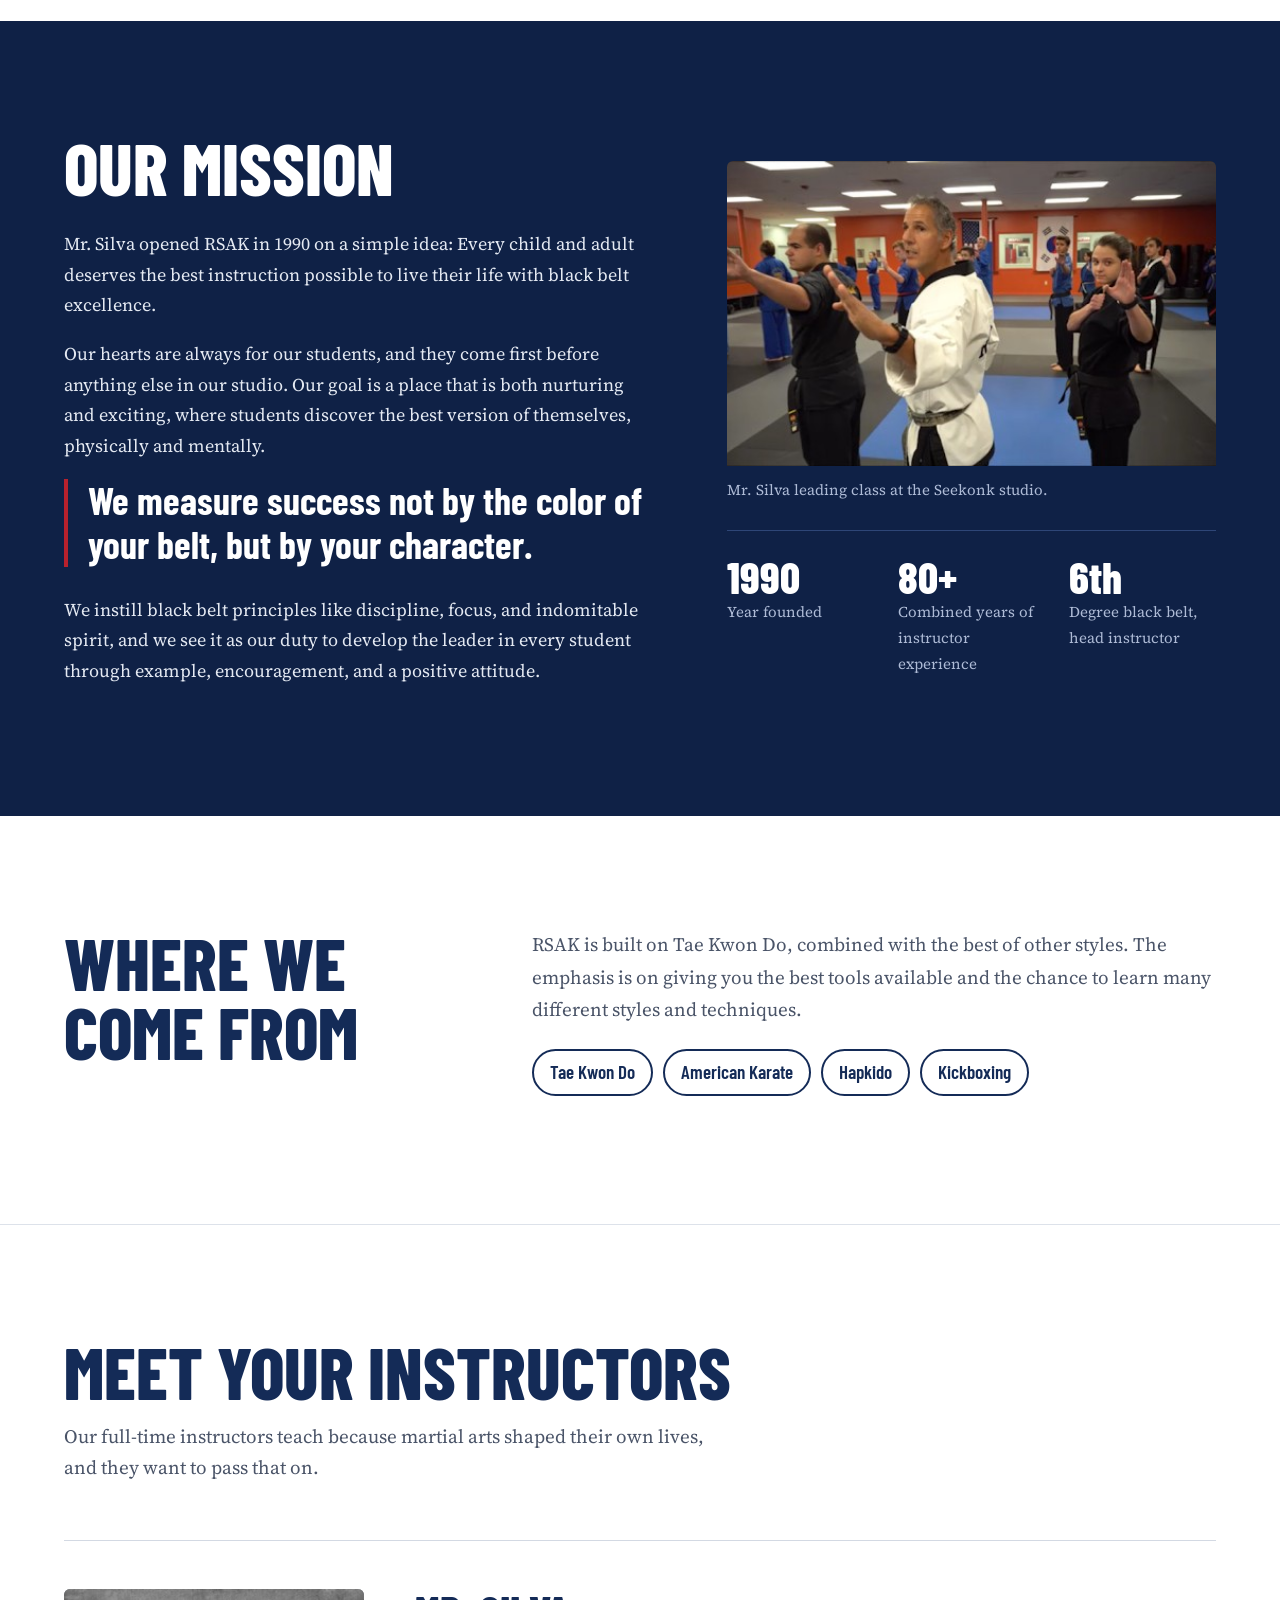
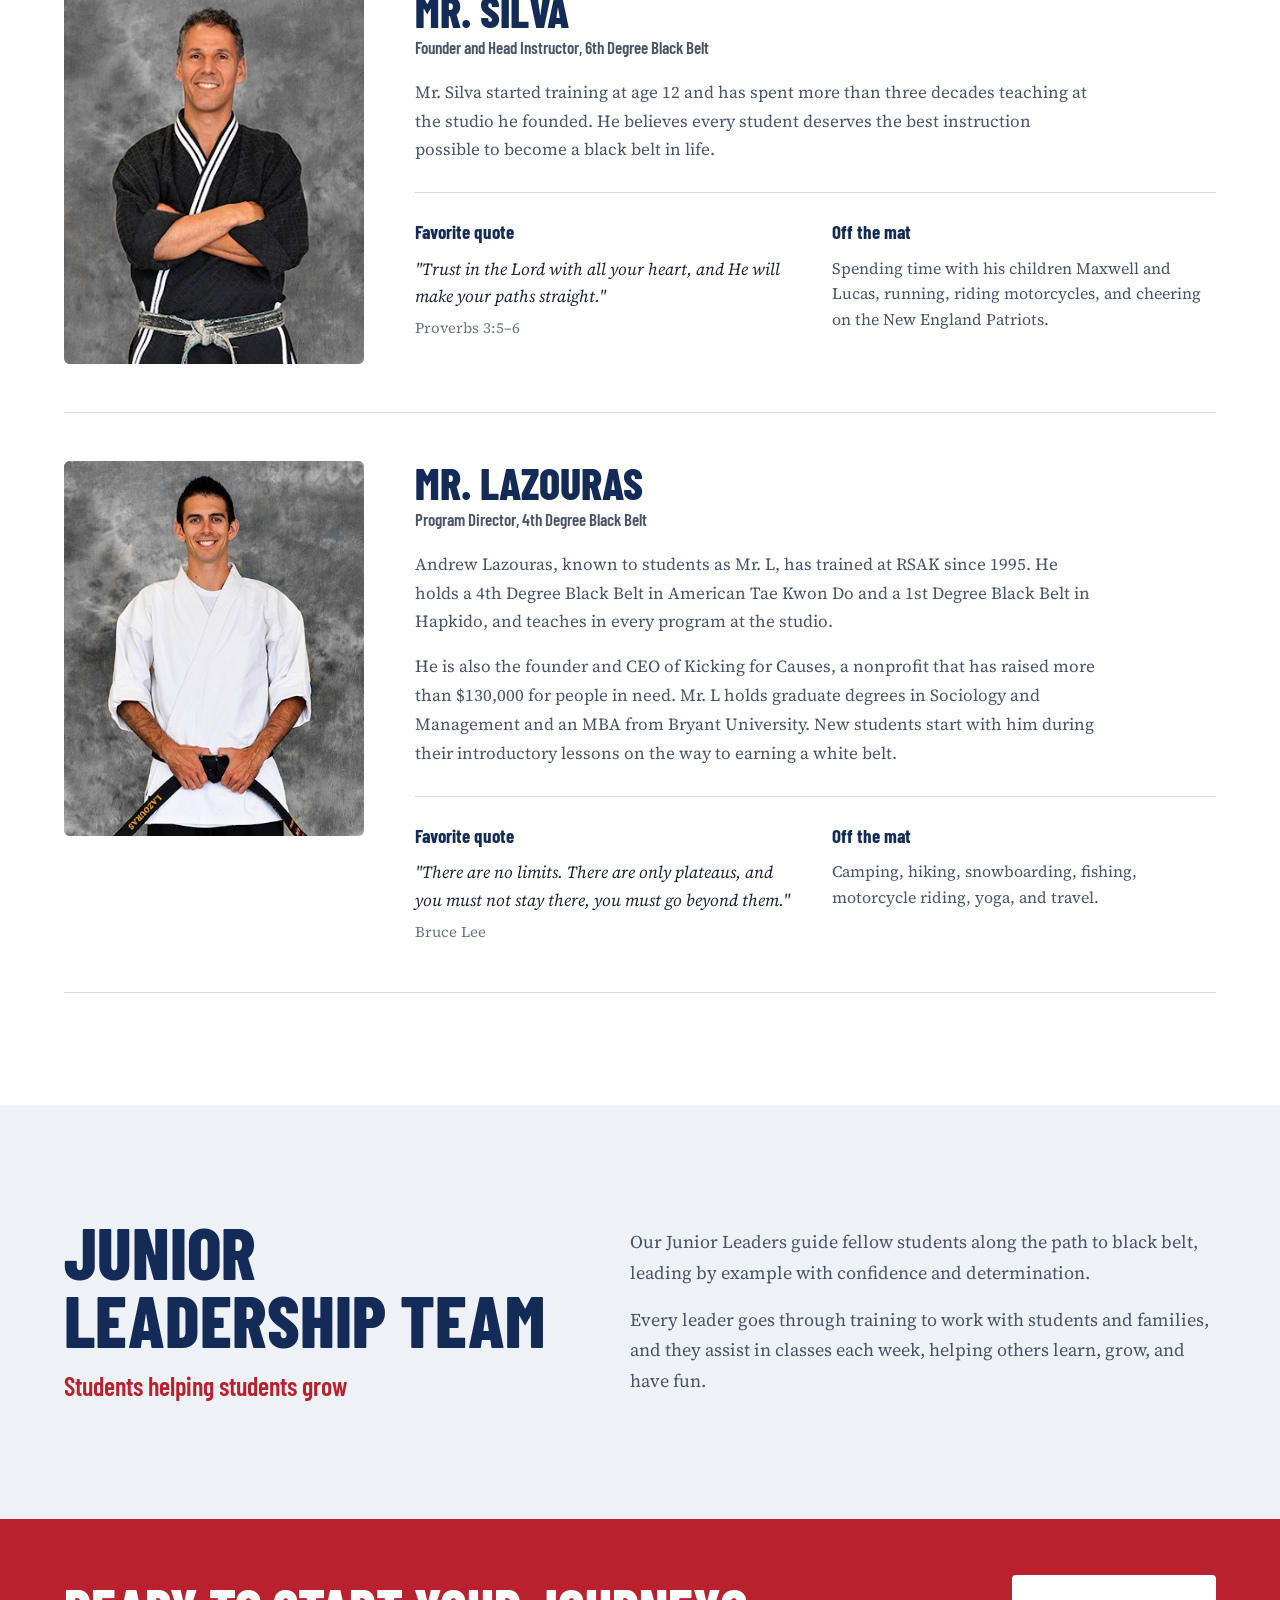
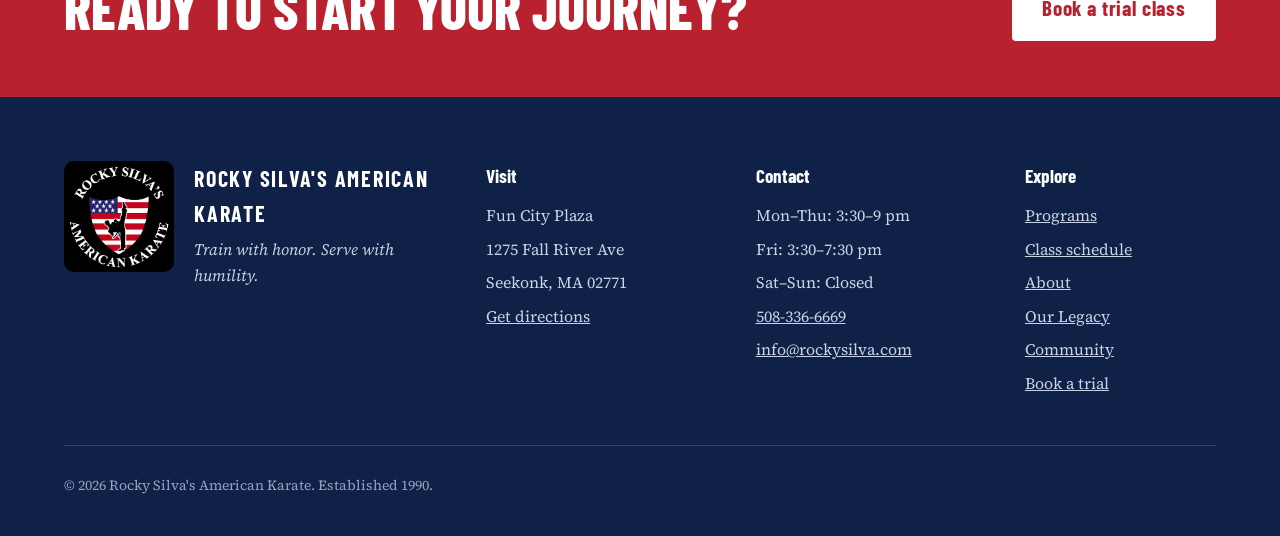
==== commit 2d3c2d48: "Update studio opening year and contact hours" ====
--- a/about.html
+++ b/about.html
@@ -68,7 +68,7 @@
           <li><strong>1999</strong><span>Inducted into the Martial Arts Hall of Fame</span></li>
           <li><strong>2002</strong><span>Inducted into the Warren Athletic Hall of Fame in Warren, RI</span></li>
           <li><strong>2012</strong><span>Receives his 6th Degree Black Belt</span></li>
-          <li><strong>2014</strong><span>Opened his current studio</span></li>
+          <li><strong>2018</strong><span>Opened his current studio</span></li>
           <li><strong>Today</strong><span>Still doing what he loves at RSAK</span></li>
         </ol>
       </div>
@@ -210,8 +210,9 @@
         </div>
         <div class="footer-col">
           <h3>Contact</h3>
-          <span>Mon–Thu: 3–9 pm</span>
-          <span>Fri: Closed</span>
+          <span>Mon–Thu: 3:30–9 pm</span>
+          <span>Fri: 3:30–7:30 pm</span>
+          <span>Sat–Sun: Closed</span>
           <a href="tel:+15083366669">508-336-6669</a>
           <a href="mailto:info@rockysilva.com">info@rockysilva.com</a>
         </div>
--- a/css/styles.css
+++ b/css/styles.css
@@ -454,7 +454,8 @@
   margin: 72px 0 0;
   padding: 0;
   display: grid;
-  grid-template-columns: repeat(8, 1fr);
+  grid-auto-flow: column;
+  grid-auto-columns: minmax(0, 1fr);
   border-top: 4px solid var(--navy);
 }
 .timeline li { position: relative; padding: 28px 16px 0 0; }
@@ -469,13 +470,13 @@
   background: var(--white);
   border: 4px solid var(--red);
 }
-.timeline strong { display: block; white-space: nowrap; font-family: var(--font-display); font-size: 40px; font-weight: 800; line-height: 1; color: var(--navy); }
+.timeline strong { display: block; white-space: nowrap; font-family: var(--font-display); font-size: 34px; font-weight: 800; line-height: 1; color: var(--navy); }
 .timeline li:last-child::before { background: var(--red); }
 .timeline li:last-child strong { color: var(--red); }
-.timeline span { display: block; margin-top: 10px; font-size: 16px; line-height: 1.5; color: var(--slate); }
+.timeline span { display: block; margin-top: 10px; font-size: 15px; line-height: 1.5; color: var(--slate); }
 
 @media (max-width: 1000px) {
-  .timeline { grid-template-columns: 1fr; border-top: 0; border-left: 4px solid var(--navy); margin-left: 8px; }
+  .timeline { grid-auto-flow: row; grid-template-columns: 1fr; border-top: 0; border-left: 4px solid var(--navy); margin-left: 8px; }
   .timeline li { padding: 0 0 28px 32px; }
   .timeline li::before { top: 6px; left: -12px; }
 }
@@ -719,3 +720,199 @@
 
 @media (max-width: 1000px) { .footer-top { grid-template-columns: 1fr 1fr; } }
 @media (max-width: 600px) { .footer-top { grid-template-columns: 1fr; } }
+
+/* ---------- Flip counter (time teaching) ---------- */
+.counter-section { text-align: center; }
+.counter-section .headline { margin-bottom: 48px; }
+
+.flip-counter {
+  --h: clamp(56px, 7vw, 104px);
+  --w: calc(var(--h) * 0.68);
+  display: flex;
+  justify-content: center;
+  align-items: flex-start;
+  gap: clamp(8px, 1.2vw, 18px);
+}
+.flip-group { display: flex; flex-direction: column; align-items: center; gap: 12px; }
+.flip-digits { display: flex; gap: 6px; }
+.flip-label {
+  font-family: var(--font-display);
+  font-size: 17px;
+  font-weight: 600;
+  letter-spacing: 0.12em;
+  text-transform: uppercase;
+  color: var(--slate);
+}
+.flip-colon {
+  font-family: var(--font-display);
+  font-size: calc(var(--h) * 0.6);
+  font-weight: 800;
+  line-height: var(--h);
+  color: var(--red);
+}
+
+.flip-digit {
+  position: relative;
+  width: var(--w);
+  height: var(--h);
+  perspective: 400px;
+  font-family: var(--font-display);
+  font-weight: 800;
+  font-size: calc(var(--h) * 0.78);
+  color: var(--white);
+}
+.flip-digit .half {
+  position: absolute;
+  left: 0;
+  right: 0;
+  height: 50%;
+  overflow: hidden;
+  backface-visibility: hidden;
+}
+.flip-digit .half span {
+  position: absolute;
+  left: 0;
+  right: 0;
+  height: var(--h);
+  line-height: var(--h);
+  text-align: center;
+}
+.flip-digit .top { top: 0; background: #1E3A70; border-radius: 6px 6px 0 0; transform-origin: bottom; }
+.flip-digit .bottom { bottom: 0; background: #16305F; border-radius: 0 0 6px 6px; transform-origin: top; }
+.flip-digit .top span { top: 0; }
+.flip-digit .bottom span { bottom: 0; }
+.flip-digit::after {
+  content: "";
+  position: absolute;
+  left: 0;
+  right: 0;
+  top: 50%;
+  height: 2px;
+  margin-top: -1px;
+  background: var(--mist);
+  z-index: 5;
+}
+.flip-digit .flap-top { z-index: 3; animation: flip-top 0.3s ease-in forwards; }
+.flip-digit .flap-bottom { z-index: 3; transform: rotateX(90deg); animation: flip-bottom 0.3s ease-out 0.3s forwards; }
+@keyframes flip-top { to { transform: rotateX(-90deg); } }
+@keyframes flip-bottom { to { transform: rotateX(0deg); } }
+
+@media (max-width: 700px) {
+  .flip-counter { --h: 60px; display: grid; grid-template-columns: repeat(3, auto); justify-content: center; row-gap: 28px; column-gap: 20px; }
+  .flip-colon { display: none; }
+}
+
+/* ---------- Black belt count-up ---------- */
+.bb-count {
+  display: flex;
+  flex-direction: column;
+  align-items: center;
+  margin-top: 72px;
+  padding-top: 56px;
+  border-top: 1px solid var(--border);
+}
+.bb-count .beltbar { width: min(240px, 60%); }
+.bb-number {
+  margin: 20px 0 4px;
+  font-family: var(--font-display);
+  font-size: clamp(80px, 11vw, 144px);
+  font-weight: 800;
+  line-height: 1;
+  color: var(--navy);
+  font-variant-numeric: tabular-nums;
+}
+.bb-label {
+  margin: 0;
+  font-family: var(--font-display);
+  font-size: 22px;
+  font-weight: 600;
+  letter-spacing: 0.08em;
+  text-transform: uppercase;
+  color: var(--red);
+}
+
+/* ---------- Wall of Fame ---------- */
+.wall-head { display: flex; justify-content: space-between; align-items: flex-end; gap: 32px; flex-wrap: wrap; margin-bottom: 40px; }
+.wall-head .lead { margin-top: 16px; }
+
+.wall-search { display: flex; flex-direction: column; gap: 8px; min-width: min(320px, 100%); }
+.wall-search label { font-family: var(--font-display); font-size: 18px; font-weight: 600; color: var(--soft); }
+.wall-search input {
+  height: 50px;
+  padding: 0 16px;
+  border: 1px solid var(--navy-line);
+  border-radius: 4px;
+  background: #16305F;
+  color: var(--white);
+  font-family: var(--font-body);
+  font-size: 17px;
+}
+.wall-search input::placeholder { color: #8FA0C2; }
+
+.wall {
+  list-style: none;
+  margin: 0;
+  padding: 0;
+  display: grid;
+  grid-template-columns: repeat(4, minmax(0, 1fr));
+  column-gap: 32px;
+  border-top: 4px solid var(--red);
+}
+.wall li {
+  display: flex;
+  align-items: baseline;
+  gap: 14px;
+  padding: 14px 0;
+  border-bottom: 1px solid var(--navy-line);
+}
+.wall-num {
+  flex-shrink: 0;
+  width: 3ch;
+  font-family: var(--font-display);
+  font-size: 18px;
+  font-weight: 700;
+  color: #F08A92;
+  font-variant-numeric: tabular-nums;
+}
+.wall-name {
+  font-family: var(--font-display);
+  font-size: 22px;
+  font-weight: 600;
+  color: var(--white);
+  overflow-wrap: anywhere;
+}
+.wall li.is-hidden { display: none; }
+.wall-empty { margin: 24px 0 0; font-size: 18px; color: var(--soft); }
+
+@media (max-width: 1100px) { .wall { grid-template-columns: repeat(3, minmax(0, 1fr)); } }
+@media (max-width: 800px) { .wall { grid-template-columns: repeat(2, minmax(0, 1fr)); } }
+@media (max-width: 500px) { .wall { grid-template-columns: minmax(0, 1fr); } }
+
+/* ---------- Tied belt above the black belt count ---------- */
+.belt-tied { position: relative; width: min(240px, 60%); margin-bottom: 44px; }
+.belt-tied .beltbar { width: 100%; }
+.belt-knot {
+  position: absolute;
+  left: 50%;
+  top: -6px;
+  width: 40px;
+  height: 56px;
+  margin-left: -20px;
+  background: #141414;
+  border: 1px solid #2E2E2E;
+  border-radius: 6px;
+  z-index: 3;
+}
+.belt-knot::before,
+.belt-knot::after {
+  content: "";
+  position: absolute;
+  top: 44px;
+  width: 20px;
+  height: 46px;
+  background: #141414;
+  border-radius: 0 0 3px 3px;
+  transform-origin: top center;
+}
+.belt-knot::before { left: -4px; transform: rotate(18deg); }
+.belt-knot::after { right: -4px; transform: rotate(-18deg); }
